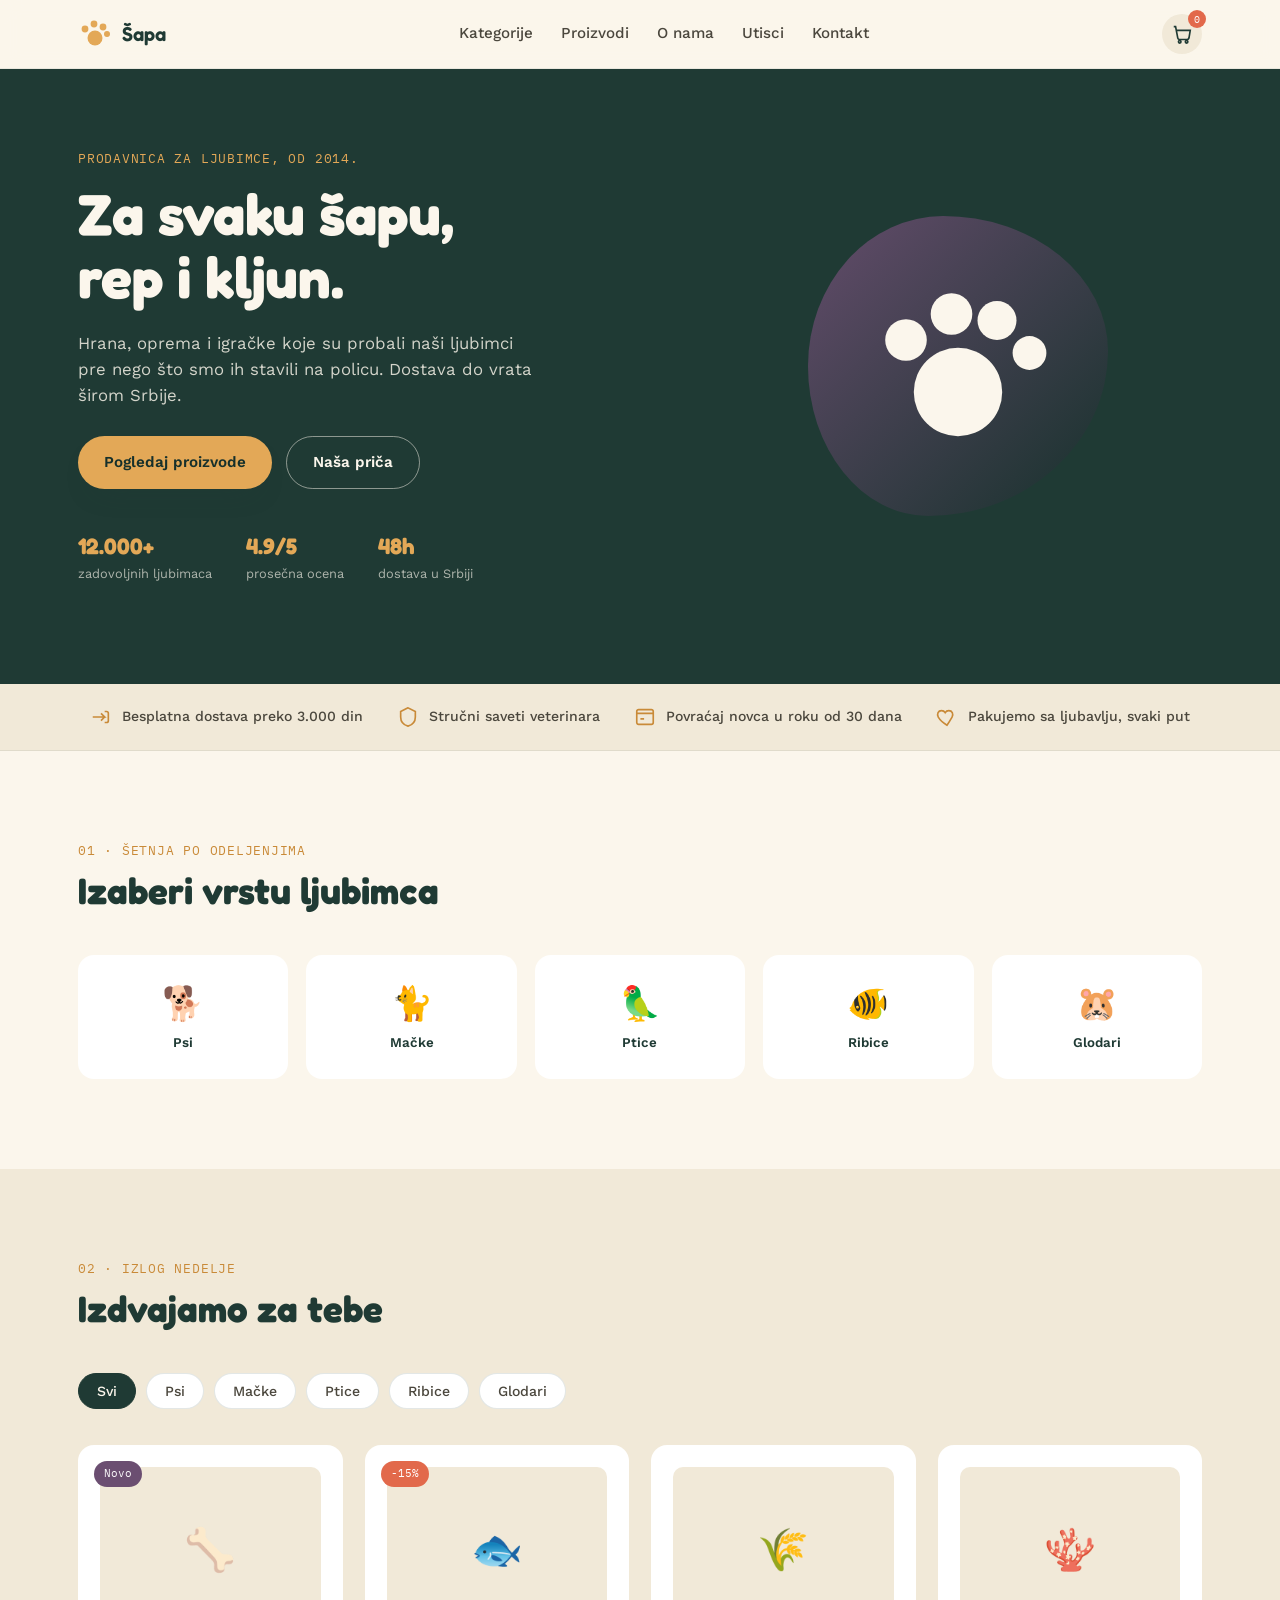
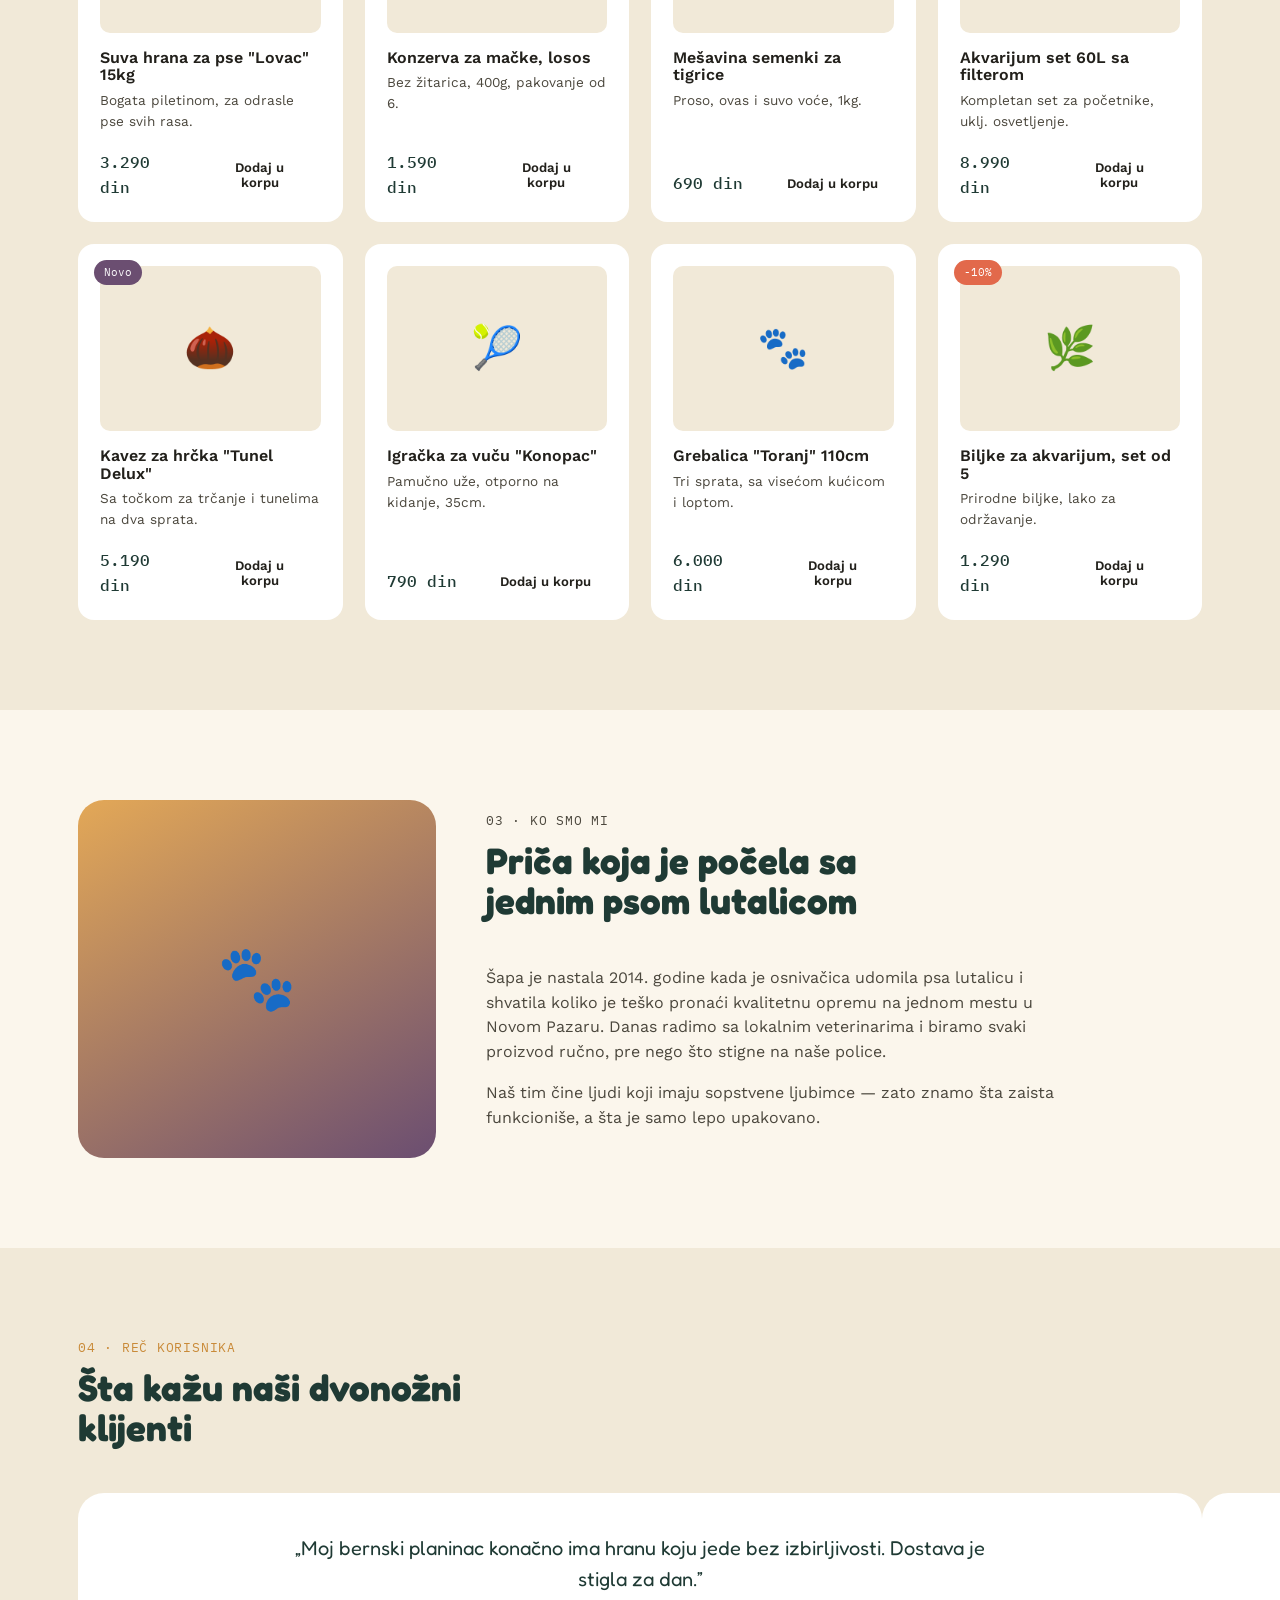
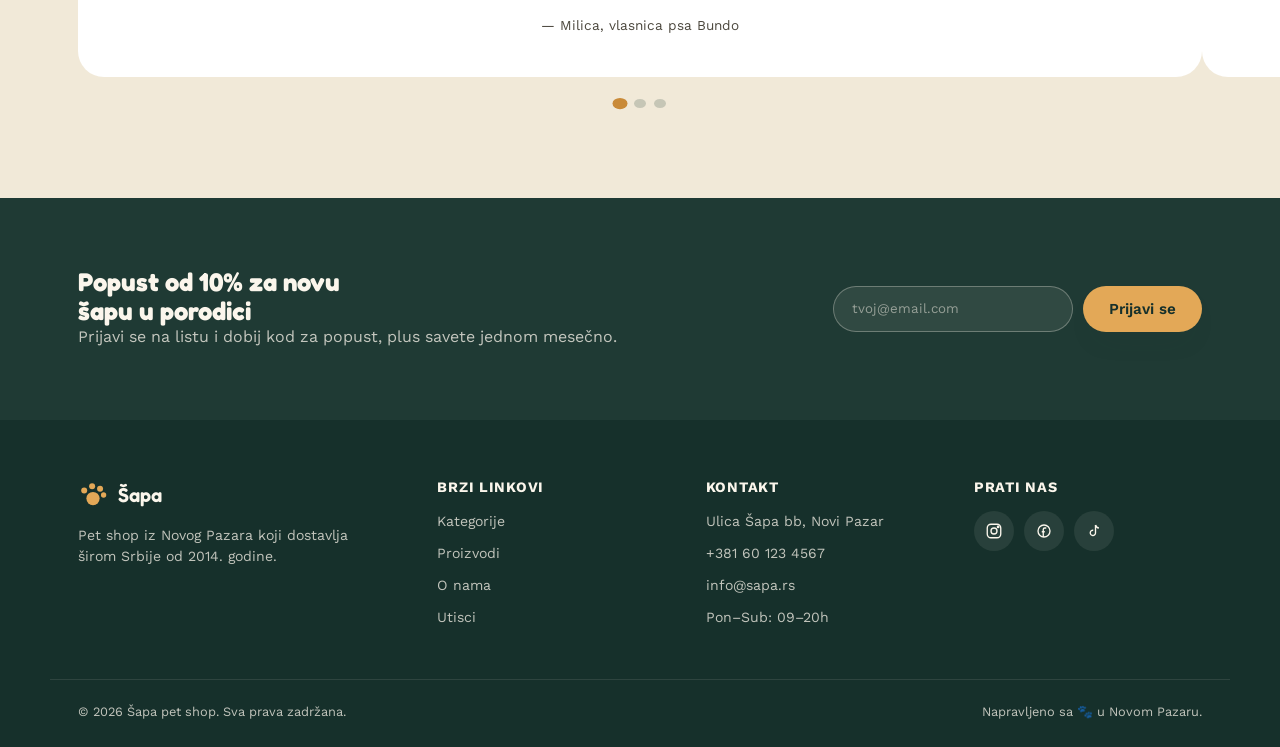
==== index.html @ f24dc932 "Početna verzija: landing stranica Šapa" ====
<!DOCTYPE html>
<html lang="sr">
<head>
<meta charset="UTF-8">
<meta name="viewport" content="width=device-width, initial-scale=1.0">
<title>Šapa — Sve za vaše ljubimce</title>
<meta name="description" content="Šapa je pet shop za pse, mačke, ptice, ribice i male ljubimce. Hrana, oprema i savet stručnjaka na jednom mestu.">
<link rel="preconnect" href="https://fonts.googleapis.com">
<link rel="preconnect" href="https://fonts.gstatic.com" crossorigin>
<link href="https://fonts.googleapis.com/css2?family=Fredoka:wght@500;600;700&family=Work+Sans:wght@400;500;600&family=IBM+Plex+Mono:wght@500&display=swap" rel="stylesheet">
<link rel="stylesheet" href="index.css">
</head>
<body>

<!-- ================= HEADER ================= -->
<header class="site-header" id="siteHeader">
  <div class="wrap header-inner">
    <a href="#top" class="logo" aria-label="Šapa — početna">
      <svg width="34" height="34" viewBox="0 0 34 34" fill="none" xmlns="http://www.w3.org/2000/svg" aria-hidden="true">
        <circle cx="17" cy="21" r="7.5" fill="var(--gold)"/>
        <circle cx="7" cy="12" r="3.4" fill="var(--gold)"/>
        <circle cx="16" cy="7" r="3.4" fill="var(--gold)"/>
        <circle cx="25" cy="10" r="3.4" fill="var(--gold)"/>
        <circle cx="29" cy="17" r="3" fill="var(--gold)"/>
      </svg>
      <span>Šapa</span>
    </a>

    <nav class="main-nav" id="mainNav" aria-label="Glavna navigacija">
      <a href="#kategorije">Kategorije</a>
      <a href="#proizvodi">Proizvodi</a>
      <a href="#o-nama">O nama</a>
      <a href="#utisci">Utisci</a>
      <a href="#kontakt">Kontakt</a>
    </nav>

    <div class="header-actions">
      <button class="icon-btn" id="cartBtn" aria-label="Korpa" type="button">
        <svg width="22" height="22" viewBox="0 0 24 24" fill="none" stroke="currentColor" stroke-width="1.8" aria-hidden="true"><path d="M3 4h2l2.4 12.4a2 2 0 0 0 2 1.6h8.2a2 2 0 0 0 2-1.6L21 8H6"/><circle cx="9.5" cy="20.5" r="1.4"/><circle cx="17" cy="20.5" r="1.4"/></svg>
        <span class="cart-count" id="cartCount">0</span>
      </button>
      <button class="menu-toggle" id="menuToggle" aria-label="Otvori meni" aria-expanded="false" aria-controls="mainNav" type="button">
        <span></span><span></span><span></span>
      </button>
    </div>
  </div>
</header>

<main id="top">

  <!-- ================= HERO ================= -->
  <section class="hero">
    <div class="wrap hero-inner">
      <div class="hero-copy">
        <p class="eyebrow">Prodavnica za ljubimce, od 2014.</p>
        <h1>Za svaku šapu,<br>rep i kljun.</h1>
        <p class="hero-lead">Hrana, oprema i igračke koje su probali naši ljubimci pre nego što smo ih stavili na policu. Dostava do vrata širom Srbije.</p>
        <div class="hero-cta">
          <a href="#proizvodi" class="btn btn-primary">Pogledaj proizvode</a>
          <a href="#o-nama" class="btn btn-ghost">Naša priča</a>
        </div>
        <ul class="hero-stats">
          <li><strong>12.000+</strong><span>zadovoljnih ljubimaca</span></li>
          <li><strong>4.9/5</strong><span>prosečna ocena</span></li>
          <li><strong>48h</strong><span>dostava u Srbiji</span></li>
        </ul>
      </div>
      <div class="hero-art" aria-hidden="true">
        <div class="hero-blob"></div>
        <svg class="hero-paws" viewBox="0 0 200 200" width="260" height="260">
          <g fill="var(--cream)">
            <circle cx="100" cy="120" r="34"/>
            <circle cx="60" cy="80" r="16"/>
            <circle cx="95" cy="60" r="16"/>
            <circle cx="130" cy="65" r="15"/>
            <circle cx="155" cy="90" r="13"/>
          </g>
        </svg>
      </div>
    </div>

    <!-- putanja šapa koja povezuje sekcije -->
    <svg class="paw-trail" viewBox="0 0 24 900" preserveAspectRatio="none" aria-hidden="true">
      <path id="trailPath" d="M12 0 C 12 120, 4 160, 12 260 S 20 420, 12 520 S 4 700, 12 900" stroke="var(--gold)" stroke-width="1.4" stroke-dasharray="2 10" stroke-linecap="round" fill="none"/>
    </svg>
  </section>

  <!-- ================= TRUST BAR ================= -->
  <section class="trust-bar">
    <div class="wrap trust-inner">
      <div class="trust-item">
        <svg width="22" height="22" viewBox="0 0 24 24" fill="none" stroke="currentColor" stroke-width="1.8" aria-hidden="true"><path d="M3 12h13l-4-4m4 4-4 4"/><path d="M16 6h2a2 2 0 0 1 2 2v8a2 2 0 0 1-2 2h-2"/></svg>
        <span>Besplatna dostava preko 3.000 din</span>
      </div>
      <div class="trust-item">
        <svg width="22" height="22" viewBox="0 0 24 24" fill="none" stroke="currentColor" stroke-width="1.8" aria-hidden="true"><path d="M12 2 4 6v6c0 5 3.4 8.7 8 10 4.6-1.3 8-5 8-10V6l-8-4Z"/></svg>
        <span>Stručni saveti veterinara</span>
      </div>
      <div class="trust-item">
        <svg width="22" height="22" viewBox="0 0 24 24" fill="none" stroke="currentColor" stroke-width="1.8" aria-hidden="true"><path d="M21 8V6a2 2 0 0 0-2-2H5a2 2 0 0 0-2 2v2m18 0v10a2 2 0 0 1-2 2H5a2 2 0 0 1-2-2V8m18 0H3m4 6h4"/></svg>
        <span>Povraćaj novca u roku od 30 dana</span>
      </div>
      <div class="trust-item">
        <svg width="22" height="22" viewBox="0 0 24 24" fill="none" stroke="currentColor" stroke-width="1.8" aria-hidden="true"><path d="M12 21s-7-4.35-9.5-8.8C.7 8.4 2.4 5 6 5c2 0 3.3 1 4 2.2C10.7 6 12 5 14 5c3.6 0 5.3 3.4 3.5 7.2C15 16.65 12 21 12 21Z"/></svg>
        <span>Pakujemo sa ljubavlju, svaki put</span>
      </div>
    </div>
  </section>

  <!-- ================= KATEGORIJE ================= -->
  <section class="section" id="kategorije">
    <div class="wrap">
      <p class="section-eyebrow">01 · Šetnja po odeljenjima</p>
      <h2 class="section-title">Izaberi vrstu ljubimca</h2>

      <div class="cat-grid">
        <button class="cat-card" data-filter="psi" type="button">
          <span class="cat-emoji" aria-hidden="true">🐕</span>
          <span class="cat-name">Psi</span>
        </button>
        <button class="cat-card" data-filter="macke" type="button">
          <span class="cat-emoji" aria-hidden="true">🐈</span>
          <span class="cat-name">Mačke</span>
        </button>
        <button class="cat-card" data-filter="ptice" type="button">
          <span class="cat-emoji" aria-hidden="true">🦜</span>
          <span class="cat-name">Ptice</span>
        </button>
        <button class="cat-card" data-filter="ribice" type="button">
          <span class="cat-emoji" aria-hidden="true">🐠</span>
          <span class="cat-name">Ribice</span>
        </button>
        <button class="cat-card" data-filter="glodari" type="button">
          <span class="cat-emoji" aria-hidden="true">🐹</span>
          <span class="cat-name">Glodari</span>
        </button>
      </div>
    </div>
  </section>

  <!-- ================= PROIZVODI ================= -->
  <section class="section section-alt" id="proizvodi">
    <div class="wrap">
      <p class="section-eyebrow">02 · Izlog nedelje</p>
      <h2 class="section-title">Izdvajamo za tebe</h2>

      <div class="filter-bar" id="filterBar" role="group" aria-label="Filter proizvoda po kategoriji">
        <button class="filter-btn is-active" data-filter="svi" type="button">Svi</button>
        <button class="filter-btn" data-filter="psi" type="button">Psi</button>
        <button class="filter-btn" data-filter="macke" type="button">Mačke</button>
        <button class="filter-btn" data-filter="ptice" type="button">Ptice</button>
        <button class="filter-btn" data-filter="ribice" type="button">Ribice</button>
        <button class="filter-btn" data-filter="glodari" type="button">Glodari</button>
      </div>

      <div class="product-grid" id="productGrid">

        <article class="product-card" data-cat="psi">
          <span class="tag tag-new">Novo</span>
          <div class="product-thumb" aria-hidden="true">🦴</div>
          <h3>Suva hrana za pse "Lovac" 15kg</h3>
          <p class="product-desc">Bogata piletinom, za odrasle pse svih rasa.</p>
          <div class="product-row">
            <span class="price">3.290 din</span>
            <button class="btn btn-small add-to-cart" type="button">Dodaj u korpu</button>
          </div>
        </article>

        <article class="product-card" data-cat="macke">
          <span class="tag tag-sale">-15%</span>
          <div class="product-thumb" aria-hidden="true">🐟</div>
          <h3>Konzerva za mačke, losos</h3>
          <p class="product-desc">Bez žitarica, 400g, pakovanje od 6.</p>
          <div class="product-row">
            <span class="price">1.590 din</span>
            <button class="btn btn-small add-to-cart" type="button">Dodaj u korpu</button>
          </div>
        </article>

        <article class="product-card" data-cat="ptice">
          <div class="product-thumb" aria-hidden="true">🌾</div>
          <h3>Mešavina semenki za tigrice</h3>
          <p class="product-desc">Proso, ovas i suvo voće, 1kg.</p>
          <div class="product-row">
            <span class="price">690 din</span>
            <button class="btn btn-small add-to-cart" type="button">Dodaj u korpu</button>
          </div>
        </article>

        <article class="product-card" data-cat="ribice">
          <div class="product-thumb" aria-hidden="true">🪸</div>
          <h3>Akvarijum set 60L sa filterom</h3>
          <p class="product-desc">Kompletan set za početnike, uklj. osvetljenje.</p>
          <div class="product-row">
            <span class="price">8.990 din</span>
            <button class="btn btn-small add-to-cart" type="button">Dodaj u korpu</button>
          </div>
        </article>

        <article class="product-card" data-cat="glodari">
          <span class="tag tag-new">Novo</span>
          <div class="product-thumb" aria-hidden="true">🌰</div>
          <h3>Kavez za hrčka "Tunel Delux"</h3>
          <p class="product-desc">Sa točkom za trčanje i tunelima na dva sprata.</p>
          <div class="product-row">
            <span class="price">5.190 din</span>
            <button class="btn btn-small add-to-cart" type="button">Dodaj u korpu</button>
          </div>
        </article>

        <article class="product-card" data-cat="psi">
          <div class="product-thumb" aria-hidden="true">🎾</div>
          <h3>Igračka za vuču "Konopac"</h3>
          <p class="product-desc">Pamučno uže, otporno na kidanje, 35cm.</p>
          <div class="product-row">
            <span class="price">790 din</span>
            <button class="btn btn-small add-to-cart" type="button">Dodaj u korpu</button>
          </div>
        </article>

        <article class="product-card" data-cat="macke">
          <div class="product-thumb" aria-hidden="true">🐾</div>
          <h3>Grebalica "Toranj" 110cm</h3>
          <p class="product-desc">Tri sprata, sa visećom kućicom i loptom.</p>
          <div class="product-row">
            <span class="price">6.000 din</span>
            <button class="btn btn-small add-to-cart" type="button">Dodaj u korpu</button>
          </div>
        </article>

        <article class="product-card" data-cat="ribice">
          <span class="tag tag-sale">-10%</span>
          <div class="product-thumb" aria-hidden="true">🌿</div>
          <h3>Biljke za akvarijum, set od 5</h3>
          <p class="product-desc">Prirodne biljke, lako za održavanje.</p>
          <div class="product-row">
            <span class="price">1.290 din</span>
            <button class="btn btn-small add-to-cart" type="button">Dodaj u korpu</button>
          </div>
        </article>

      </div>

      <p class="empty-state" id="emptyState" hidden>Nema proizvoda u ovoj kategoriji trenutno — pogledaj ostale police.</p>
    </div>
  </section>

  <!-- ================= O NAMA ================= -->
  <section class="section about" id="o-nama">
    <div class="wrap about-inner">
      <div class="about-art" aria-hidden="true">🐾</div>
      <div>
        <p class="section-eyebrow">03 · Ko smo mi</p>
        <h2 class="section-title">Priča koja je počela sa jednim psom lutalicom</h2>
        <p>Šapa je nastala 2014. godine kada je osnivačica udomila psa lutalicu i shvatila koliko je teško pronaći kvalitetnu opremu na jednom mestu u Novom Pazaru. Danas radimo sa lokalnim veterinarima i biramo svaki proizvod ručno, pre nego što stigne na naše police.</p>
        <p>Naš tim čine ljudi koji imaju sopstvene ljubimce — zato znamo šta zaista funkcioniše, a šta je samo lepo upakovano.</p>
      </div>
    </div>
  </section>

  <!-- ================= UTISCI ================= -->
  <section class="section section-alt testimonials" id="utisci">
    <div class="wrap">
      <p class="section-eyebrow">04 · Reč korisnika</p>
      <h2 class="section-title">Šta kažu naši dvonožni klijenti</h2>

      <div class="testi-wrap">
        <div class="testi-track" id="testiTrack">
          <blockquote class="testi-card">
            <p>„Moj bernski planinac konačno ima hranu koju jede bez izbirljivosti. Dostava je stigla za dan.”</p>
            <cite>— Milica, vlasnica psa Bundo</cite>
          </blockquote>
          <blockquote class="testi-card">
            <p>„Grebalica je odličnog kvaliteta, mačka je odmah prihvatila novi toranj umesto sofe.”</p>
            <cite>— Nemanja, vlasnik mačke Đumbir</cite>
          </blockquote>
          <blockquote class="testi-card">
            <p>„Osoblje mi je pomoglo da izaberem pravi akvarijum za početnike. Ribice su odlično, hvala Šapa!”</p>
            <cite>— Amina, vlasnica akvarijuma</cite>
          </blockquote>
        </div>
        <div class="testi-dots" id="testiDots" role="tablist" aria-label="Izbor utiska"></div>
      </div>
    </div>
  </section>

  <!-- ================= NEWSLETTER ================= -->
  <section class="newsletter">
    <div class="wrap newsletter-inner">
      <div>
        <h2>Popust od 10% za novu šapu u porodici</h2>
        <p>Prijavi se na listu i dobij kod za popust, plus savete jednom mesečno.</p>
      </div>
      <form id="newsletterForm" class="newsletter-form" novalidate>
        <label class="visually-hidden" for="newsletterEmail">Email adresa</label>
        <input type="email" id="newsletterEmail" name="email" placeholder="tvoj@email.com" autocomplete="email" required>
        <button type="submit" class="btn btn-primary">Prijavi se</button>
        <p class="form-msg" id="newsletterMsg" role="status" aria-live="polite"></p>
      </form>
    </div>
  </section>

</main>

<!-- ================= FOOTER ================= -->
<footer class="site-footer" id="kontakt">
  <div class="wrap footer-grid">
    <div class="footer-brand">
      <a href="#top" class="logo logo-footer">
        <svg width="30" height="30" viewBox="0 0 34 34" fill="none" xmlns="http://www.w3.org/2000/svg" aria-hidden="true">
          <circle cx="17" cy="21" r="7.5" fill="var(--gold)"/>
          <circle cx="7" cy="12" r="3.4" fill="var(--gold)"/>
          <circle cx="16" cy="7" r="3.4" fill="var(--gold)"/>
          <circle cx="25" cy="10" r="3.4" fill="var(--gold)"/>
          <circle cx="29" cy="17" r="3" fill="var(--gold)"/>
        </svg>
        <span>Šapa</span>
      </a>
      <p>Pet shop iz Novog Pazara koji dostavlja širom Srbije od 2014. godine.</p>
    </div>

    <div class="footer-col">
      <h3>Brzi linkovi</h3>
      <ul>
        <li><a href="#kategorije">Kategorije</a></li>
        <li><a href="#proizvodi">Proizvodi</a></li>
        <li><a href="#o-nama">O nama</a></li>
        <li><a href="#utisci">Utisci</a></li>
      </ul>
    </div>

    <div class="footer-col">
      <h3>Kontakt</h3>
      <ul>
        <li>Ulica Šapa bb, Novi Pazar</li>
        <li>+381 60 123 4567</li>
        <li>info@sapa.rs</li>
        <li>Pon–Sub: 09–20h</li>
      </ul>
    </div>

    <div class="footer-col">
      <h3>Prati nas</h3>
      <div class="social-row">
        <a href="#" class="icon-btn" aria-label="Instagram">
          <svg width="18" height="18" viewBox="0 0 24 24" fill="none" stroke="currentColor" stroke-width="1.8"><rect x="3" y="3" width="18" height="18" rx="5"/><circle cx="12" cy="12" r="4"/><circle cx="17.5" cy="6.5" r="1"/></svg>
        </a>
        <a href="#" class="icon-btn" aria-label="Facebook">
          <svg width="18" height="18" viewBox="0 0 24 24" fill="none" stroke="currentColor" stroke-width="1.8"><path d="M15 8h-2a2 2 0 0 0-2 2v10M9 13h4"/><path d="M20 12a8 8 0 1 1-16 0 8 8 0 0 1 16 0Z"/></svg>
        </a>
        <a href="#" class="icon-btn" aria-label="TikTok">
          <svg width="18" height="18" viewBox="0 0 24 24" fill="none" stroke="currentColor" stroke-width="1.8"><path d="M14 4v10.5a3.5 3.5 0 1 1-3-3.46"/><path d="M14 4c.6 2.3 2.2 3.7 4.5 4"/></svg>
        </a>
      </div>
    </div>
  </div>

  <div class="wrap footer-bottom">
    <p>© <span id="year"></span> Šapa pet shop. Sva prava zadržana.</p>
    <p>Napravljeno sa 🐾 u Novom Pazaru.</p>
  </div>
</footer>

<button class="back-to-top" id="backToTop" aria-label="Nazad na vrh" type="button">
  <svg width="20" height="20" viewBox="0 0 24 24" fill="none" stroke="currentColor" stroke-width="2"><path d="M12 19V5M5 12l7-7 7 7"/></svg>
</button>

<div class="toast" id="toast" role="status" aria-live="polite"></div>

<script src="index.js"></script>
</body>
</html>
---- index.css ----
/* =========================================================
   ŠAPA — pet shop stilovi
   Tokeni: forest #1F3A34 · cream #FBF6EC · gold #E3A857 · plum #6B4E71 · ink #22201B
   ========================================================= */

:root{
  --forest: #1F3A34;
  --forest-2: #16302B;
  --cream: #FBF6EC;
  --cream-2: #F1E9D8;
  --gold: #E3A857;
  --gold-dark: #C98A38;
  --plum: #6B4E71;
  --coral: #E2694B;
  --ink: #22201B;
  --ink-soft: #4B473D;

  --display: 'Fredoka', 'Segoe UI', sans-serif;
  --body: 'Work Sans', 'Segoe UI', sans-serif;
  --mono: 'IBM Plex Mono', monospace;

  --radius-lg: 26px;
  --radius-md: 16px;
  --radius-sm: 10px;
  --shadow-soft: 0 14px 30px -18px rgba(31,58,52,0.35);
  --wrap: 1180px;
}

*, *::before, *::after{ box-sizing: border-box; }

html{ scroll-behavior: smooth; }

body{
  margin:0;
  font-family: var(--body);
  color: var(--ink);
  background: var(--cream);
  line-height: 1.55;
  -webkit-font-smoothing: antialiased;
}

h1, h2, h3{
  font-family: var(--display);
  margin: 0;
  color: var(--forest);
  line-height: 1.1;
}

p{ margin: 0 0 1em; }
ul{ margin:0; padding:0; list-style:none; }
a{ color: inherit; text-decoration: none; }
img, svg{ display:block; max-width:100%; }
button{ font-family: inherit; cursor:pointer; border:none; background:none; color:inherit; }

.visually-hidden{
  position:absolute; width:1px; height:1px; overflow:hidden;
  clip:rect(0,0,0,0); white-space:nowrap; border:0; padding:0; margin:-1px;
}

.wrap{
  max-width: var(--wrap);
  margin: 0 auto;
  padding: 0 28px;
}

:focus-visible{
  outline: 3px solid var(--gold-dark);
  outline-offset: 3px;
}

/* ---------- Buttons ---------- */
.btn{
  display:inline-flex;
  align-items:center;
  justify-content:center;
  gap:8px;
  font-family: var(--body);
  font-weight:600;
  font-size:0.95rem;
  padding: 14px 26px;
  border-radius: 999px;
  transition: transform .18s ease, box-shadow .18s ease, background-color .18s ease;
}
.btn-primary{
  background: var(--gold);
  color: var(--forest-2);
  box-shadow: var(--shadow-soft);
}
.btn-primary:hover{ background: var(--gold-dark); transform: translateY(-2px); }
.btn-ghost{
  background: transparent;
  color: var(--forest);
  border: 1.5px solid var(--forest);
}
.btn-ghost:hover{ background: var(--forest); color: var(--cream); }
.btn-small{
  padding: 9px 16px;
  font-size: 0.82rem;
}

/* ---------- Header ---------- */
.site-header{
  position: sticky;
  top: 0;
  z-index: 50;
  background: rgba(251,246,236,0.85);
  backdrop-filter: blur(10px);
  border-bottom: 1px solid rgba(31,58,52,0.08);
  transition: box-shadow .25s ease;
}
.site-header.is-scrolled{ box-shadow: 0 8px 24px -18px rgba(31,58,52,0.4); }

.header-inner{
  display:flex;
  align-items:center;
  justify-content:space-between;
  gap: 24px;
  padding: 14px 28px;
}

.logo{
  display:flex;
  align-items:center;
  gap:10px;
  font-family: var(--display);
  font-weight:600;
  font-size:1.25rem;
  color: var(--forest);
}

.main-nav{
  display:flex;
  gap: 28px;
}
.main-nav a{
  font-weight:500;
  font-size:0.95rem;
  color: var(--ink-soft);
  position:relative;
  padding: 6px 0;
}
.main-nav a::after{
  content:"";
  position:absolute;
  left:0; bottom:0;
  width:0; height:2px;
  background: var(--gold-dark);
  transition: width .2s ease;
}
.main-nav a:hover{ color: var(--forest); }
.main-nav a:hover::after{ width:100%; }

.header-actions{
  display:flex;
  align-items:center;
  gap:10px;
}

.icon-btn{
  position:relative;
  width:40px; height:40px;
  display:flex; align-items:center; justify-content:center;
  border-radius:50%;
  background: var(--cream-2);
  color: var(--forest);
  transition: background-color .18s ease;
}
.icon-btn:hover{ background: var(--gold); }

.cart-count{
  position:absolute;
  top:-4px; right:-4px;
  min-width:18px; height:18px;
  padding: 0 4px;
  border-radius:999px;
  background: var(--coral);
  color: #fff;
  font-family: var(--mono);
  font-size: 0.65rem;
  display:flex; align-items:center; justify-content:center;
  transition: transform .25s ease;
}
.cart-count.bump{ transform: scale(1.35); }

.menu-toggle{
  display:none;
  width:40px; height:40px;
  flex-direction:column;
  align-items:center;
  justify-content:center;
  gap:5px;
}
.menu-toggle span{
  width:22px; height:2px;
  background: var(--forest);
  border-radius:2px;
  transition: transform .25s ease, opacity .25s ease;
}
.menu-toggle[aria-expanded="true"] span:nth-child(1){ transform: translateY(7px) rotate(45deg); }
.menu-toggle[aria-expanded="true"] span:nth-child(2){ opacity:0; }
.menu-toggle[aria-expanded="true"] span:nth-child(3){ transform: translateY(-7px) rotate(-45deg); }

/* ---------- Hero ---------- */
.hero{
  position:relative;
  background: var(--forest);
  color: var(--cream);
  overflow:hidden;
  padding-bottom: 40px;
}
.hero-inner{
  display:grid;
  grid-template-columns: 1.1fr 0.9fr;
  align-items:center;
  gap: 40px;
  padding: 80px 28px 60px;
  position:relative;
  z-index:2;
}
.eyebrow{
  font-family: var(--mono);
  font-size: 0.8rem;
  letter-spacing: 0.06em;
  text-transform: uppercase;
  color: var(--gold);
  margin-bottom: 14px;
}
.hero h1{
  color: var(--cream);
  font-size: clamp(2.4rem, 5vw, 3.6rem);
  margin-bottom: 20px;
}
.hero-lead{
  font-size: 1.05rem;
  max-width: 46ch;
  color: rgba(251,246,236,0.82);
}
.hero-cta{
  display:flex;
  gap: 14px;
  flex-wrap: wrap;
  margin: 28px 0 40px;
}
.hero .btn-ghost{
  color: var(--cream);
  border-color: rgba(251,246,236,0.5);
}
.hero .btn-ghost:hover{ background: var(--cream); color: var(--forest); }

.hero-stats{
  display:flex;
  gap: 34px;
  flex-wrap: wrap;
}
.hero-stats li{ display:flex; flex-direction:column; }
.hero-stats strong{
  font-family: var(--display);
  font-size: 1.4rem;
  color: var(--gold);
}
.hero-stats span{
  font-size: 0.8rem;
  color: rgba(251,246,236,0.65);
}

.hero-art{
  position:relative;
  display:flex;
  align-items:center;
  justify-content:center;
  min-height: 280px;
}
.hero-blob{
  position:absolute;
  width: 300px; height: 300px;
  border-radius: 45% 55% 60% 40% / 50% 45% 55% 50%;
  background: linear-gradient(135deg, var(--plum), var(--forest-2));
  opacity:0.9;
}
.hero-paws{ position:relative; z-index:1; }

.paw-trail{
  position:absolute;
  right: 6%;
  top: 0;
  width: 24px;
  height: 100%;
  opacity:0.55;
  pointer-events:none;
  z-index:1;
  display:none;
}

/* ---------- Trust bar ---------- */
.trust-bar{
  background: var(--cream-2);
  border-bottom: 1px solid rgba(31,58,52,0.08);
}
.trust-inner{
  display:flex;
  flex-wrap:wrap;
  gap: 22px 34px;
  justify-content: center;
  padding: 22px 28px;
}
.trust-item{
  display:flex;
  align-items:center;
  gap: 10px;
  font-size: 0.88rem;
  color: var(--ink-soft);
  font-weight:500;
}
.trust-item svg{ color: var(--gold-dark); flex-shrink:0; }

/* ---------- Sections ---------- */
.section{ padding: 90px 0; }
.section-alt{ background: var(--cream-2); }

.section-eyebrow{
  font-family: var(--mono);
  font-size: 0.8rem;
  letter-spacing: 0.06em;
  text-transform: uppercase;
  color: var(--gold-dark);
  margin-bottom: 10px;
}
.section-title{
  font-size: clamp(1.7rem, 3vw, 2.3rem);
  max-width: 22ch;
  margin-bottom: 44px;
}

/* reveal on scroll */
.reveal{ opacity:0; transform: translateY(24px); transition: opacity .6s ease, transform .6s ease; }
.reveal.is-visible{ opacity:1; transform:none; }
@media (prefers-reduced-motion: reduce){
  .reveal{ opacity:1; transform:none; transition:none; }
}

/* ---------- Kategorije ---------- */
.cat-grid{
  display:grid;
  grid-template-columns: repeat(5, 1fr);
  gap: 18px;
}
.cat-card{
  display:flex;
  flex-direction:column;
  align-items:center;
  gap: 12px;
  padding: 28px 14px;
  background: #fff;
  border-radius: var(--radius-md);
  border: 1.5px solid transparent;
  transition: transform .2s ease, border-color .2s ease, box-shadow .2s ease;
}
.cat-card:hover{
  transform: translateY(-4px);
  border-color: var(--gold);
  box-shadow: var(--shadow-soft);
}
.cat-emoji{ font-size: 2.1rem; }
.cat-name{ font-weight:600; color: var(--forest); }

/* ---------- Proizvodi ---------- */
.filter-bar{
  display:flex;
  flex-wrap:wrap;
  gap: 10px;
  margin-bottom: 36px;
}
.filter-btn{
  padding: 9px 18px;
  border-radius: 999px;
  background: #fff;
  color: var(--ink-soft);
  font-weight:500;
  font-size: 0.88rem;
  border: 1.5px solid rgba(31,58,52,0.12);
  transition: background-color .18s ease, color .18s ease, border-color .18s ease;
}
.filter-btn:hover{ border-color: var(--gold-dark); }
.filter-btn.is-active{
  background: var(--forest);
  color: var(--cream);
  border-color: var(--forest);
}

.product-grid{
  display:grid;
  grid-template-columns: repeat(4, 1fr);
  gap: 22px;
}
.product-card{
  position:relative;
  background: #fff;
  border-radius: var(--radius-md);
  padding: 22px;
  display:flex;
  flex-direction:column;
  transition: opacity .25s ease, transform .25s ease, box-shadow .25s ease;
}
.product-card:hover{ box-shadow: var(--shadow-soft); transform: translateY(-3px); }
.product-card.is-hidden{
  display:none;
}
.product-thumb{
  width:100%;
  aspect-ratio: 4/3;
  border-radius: var(--radius-sm);
  background: var(--cream-2);
  display:flex; align-items:center; justify-content:center;
  font-size: 2.6rem;
  margin-bottom: 16px;
}
.product-card h3{
  font-family: var(--body);
  font-size: 1rem;
  font-weight:600;
  color: var(--ink);
  margin-bottom: 6px;
}
.product-desc{
  font-size: 0.85rem;
  color: var(--ink-soft);
  margin-bottom: 18px;
  flex-grow:1;
}
.product-row{
  display:flex;
  align-items:center;
  justify-content:space-between;
  gap: 10px;
}
.price{
  font-family: var(--mono);
  font-weight:500;
  color: var(--forest);
}
.tag{
  position:absolute;
  top:16px; left:16px;
  font-family: var(--mono);
  font-size: 0.7rem;
  padding: 4px 10px;
  border-radius: 999px;
  color:#fff;
  z-index:1;
}
.tag-new{ background: var(--plum); }
.tag-sale{ background: var(--coral); }

.empty-state{
  text-align:center;
  padding: 30px 0 0;
  color: var(--ink-soft);
  font-style: italic;
}

/* ---------- O nama ---------- */
.about-inner{
  display:grid;
  grid-template-columns: 0.5fr 1fr;
  gap: 50px;
  align-items:center;
}
.about-art{
  aspect-ratio: 1;
  border-radius: var(--radius-lg);
  background: linear-gradient(150deg, var(--gold), var(--plum));
  display:flex; align-items:center; justify-content:center;
  font-size: 4rem;
}
.about p{ color: var(--ink-soft); max-width: 60ch; }

/* ---------- Utisci ---------- */
.testi-wrap{ position:relative; }
.testi-track{
  display:flex;
  transition: transform .5s ease;
}
.testi-card{
  min-width:100%;
  margin:0;
  background:#fff;
  border-radius: var(--radius-lg);
  padding: 40px;
  text-align:center;
}
.testi-card p{
  font-family: var(--display);
  font-size: 1.25rem;
  color: var(--forest);
  max-width: 60ch;
  margin: 0 auto 18px;
}
.testi-card cite{
  font-style:normal;
  font-size: 0.85rem;
  color: var(--ink-soft);
}
.testi-dots{
  display:flex;
  justify-content:center;
  gap: 8px;
  margin-top: 22px;
}
.testi-dots button{
  width:9px; height:9px;
  border-radius:50%;
  background: rgba(31,58,52,0.2);
  transition: background-color .2s ease, transform .2s ease;
}
.testi-dots button.is-active{
  background: var(--gold-dark);
  transform: scale(1.25);
}

/* ---------- Newsletter ---------- */
.newsletter{
  background: var(--forest);
  color: var(--cream);
  padding: 70px 0;
}
.newsletter-inner{
  display:flex;
  align-items:center;
  justify-content:space-between;
  gap: 40px;
  flex-wrap:wrap;
}
.newsletter h2{ color: var(--cream); font-size: 1.6rem; max-width: 20ch; }
.newsletter p{ color: rgba(251,246,236,0.75); margin-bottom:0; }
.newsletter-form{
  display:flex;
  gap: 10px;
  flex-wrap:wrap;
  position:relative;
}
.newsletter-form input{
  padding: 13px 18px;
  border-radius: 999px;
  border: 1.5px solid rgba(251,246,236,0.3);
  background: rgba(251,246,236,0.08);
  color: var(--cream);
  font-family: var(--body);
  min-width: 240px;
}
.newsletter-form input::placeholder{ color: rgba(251,246,236,0.5); }
.newsletter-form input:invalid:not(:placeholder-shown){
  border-color: var(--coral);
}
.form-msg{
  position:absolute;
  bottom:-26px; left:4px;
  font-size:0.78rem;
  margin:0;
  color: var(--gold);
}

/* ---------- Footer ---------- */
.site-footer{
  background: var(--forest-2);
  color: rgba(251,246,236,0.75);
  padding: 60px 0 0;
}
.footer-grid{
  display:grid;
  grid-template-columns: 1.4fr 1fr 1fr 1fr;
  gap: 40px;
  padding-bottom: 40px;
  border-bottom: 1px solid rgba(251,246,236,0.1);
}
.logo-footer{ color: var(--cream); margin-bottom: 14px; }
.footer-brand p{ font-size: 0.88rem; max-width: 30ch; }
.footer-col h3{
  font-family: var(--body);
  color: var(--cream);
  font-size: 0.9rem;
  text-transform: uppercase;
  letter-spacing: 0.05em;
  margin-bottom: 16px;
}
.footer-col ul li{ margin-bottom: 10px; font-size: 0.88rem; }
.footer-col a:hover{ color: var(--gold); }
.social-row{ display:flex; gap: 10px; }
.social-row .icon-btn{ background: rgba(251,246,236,0.08); color: var(--cream); }
.social-row .icon-btn:hover{ background: var(--gold); color: var(--forest); }

.footer-bottom{
  display:flex;
  justify-content:space-between;
  flex-wrap:wrap;
  gap: 8px;
  padding: 22px 28px 26px;
  font-size: 0.8rem;
}
.footer-bottom p{ margin:0; }

/* ---------- Back to top / toast ---------- */
.back-to-top{
  position:fixed;
  right: 24px; bottom: 24px;
  width:46px; height:46px;
  border-radius:50%;
  background: var(--gold);
  color: var(--forest-2);
  display:flex; align-items:center; justify-content:center;
  box-shadow: var(--shadow-soft);
  opacity:0; visibility:hidden; transform: translateY(10px);
  transition: opacity .25s ease, transform .25s ease, visibility .25s ease;
  z-index: 60;
}
.back-to-top.is-visible{ opacity:1; visibility:visible; transform:none; }

.toast{
  position:fixed;
  left:50%;
  bottom: 30px;
  transform: translate(-50%, 20px);
  background: var(--forest-2);
  color: var(--cream);
  padding: 12px 22px;
  border-radius: 999px;
  font-size: 0.88rem;
  opacity:0;
  pointer-events:none;
  transition: opacity .3s ease, transform .3s ease;
  z-index: 70;
}
.toast.is-visible{ opacity:1; transform: translate(-50%, 0); }

/* =========================================================
   Responsive
   ========================================================= */
@media (max-width: 980px){
  .hero-inner{ grid-template-columns: 1fr; padding-top:60px; }
  .hero-art{ order:-1; min-height: 200px; }
  .cat-grid{ grid-template-columns: repeat(3, 1fr); }
  .product-grid{ grid-template-columns: repeat(2, 1fr); }
  .about-inner{ grid-template-columns: 1fr; }
  .about-art{ max-width: 220px; }
  .footer-grid{ grid-template-columns: 1fr 1fr; }
}

@media (max-width: 720px){
  .main-nav{
    position:absolute;
    top: 100%; left:0; right:0;
    background: var(--cream);
    flex-direction:column;
    padding: 18px 28px 26px;
    border-bottom: 1px solid rgba(31,58,52,0.1);
    display:none;
    gap: 6px;
  }
  .main-nav.is-open{ display:flex; }
  .main-nav a{ padding: 10px 0; }
  .menu-toggle{ display:flex; }
  .cat-grid{ grid-template-columns: repeat(2, 1fr); }
  .product-grid{ grid-template-columns: 1fr; }
  .newsletter-inner{ flex-direction:column; align-items:flex-start; }
  .footer-grid{ grid-template-columns: 1fr; }
  .footer-bottom{ flex-direction:column; }
}
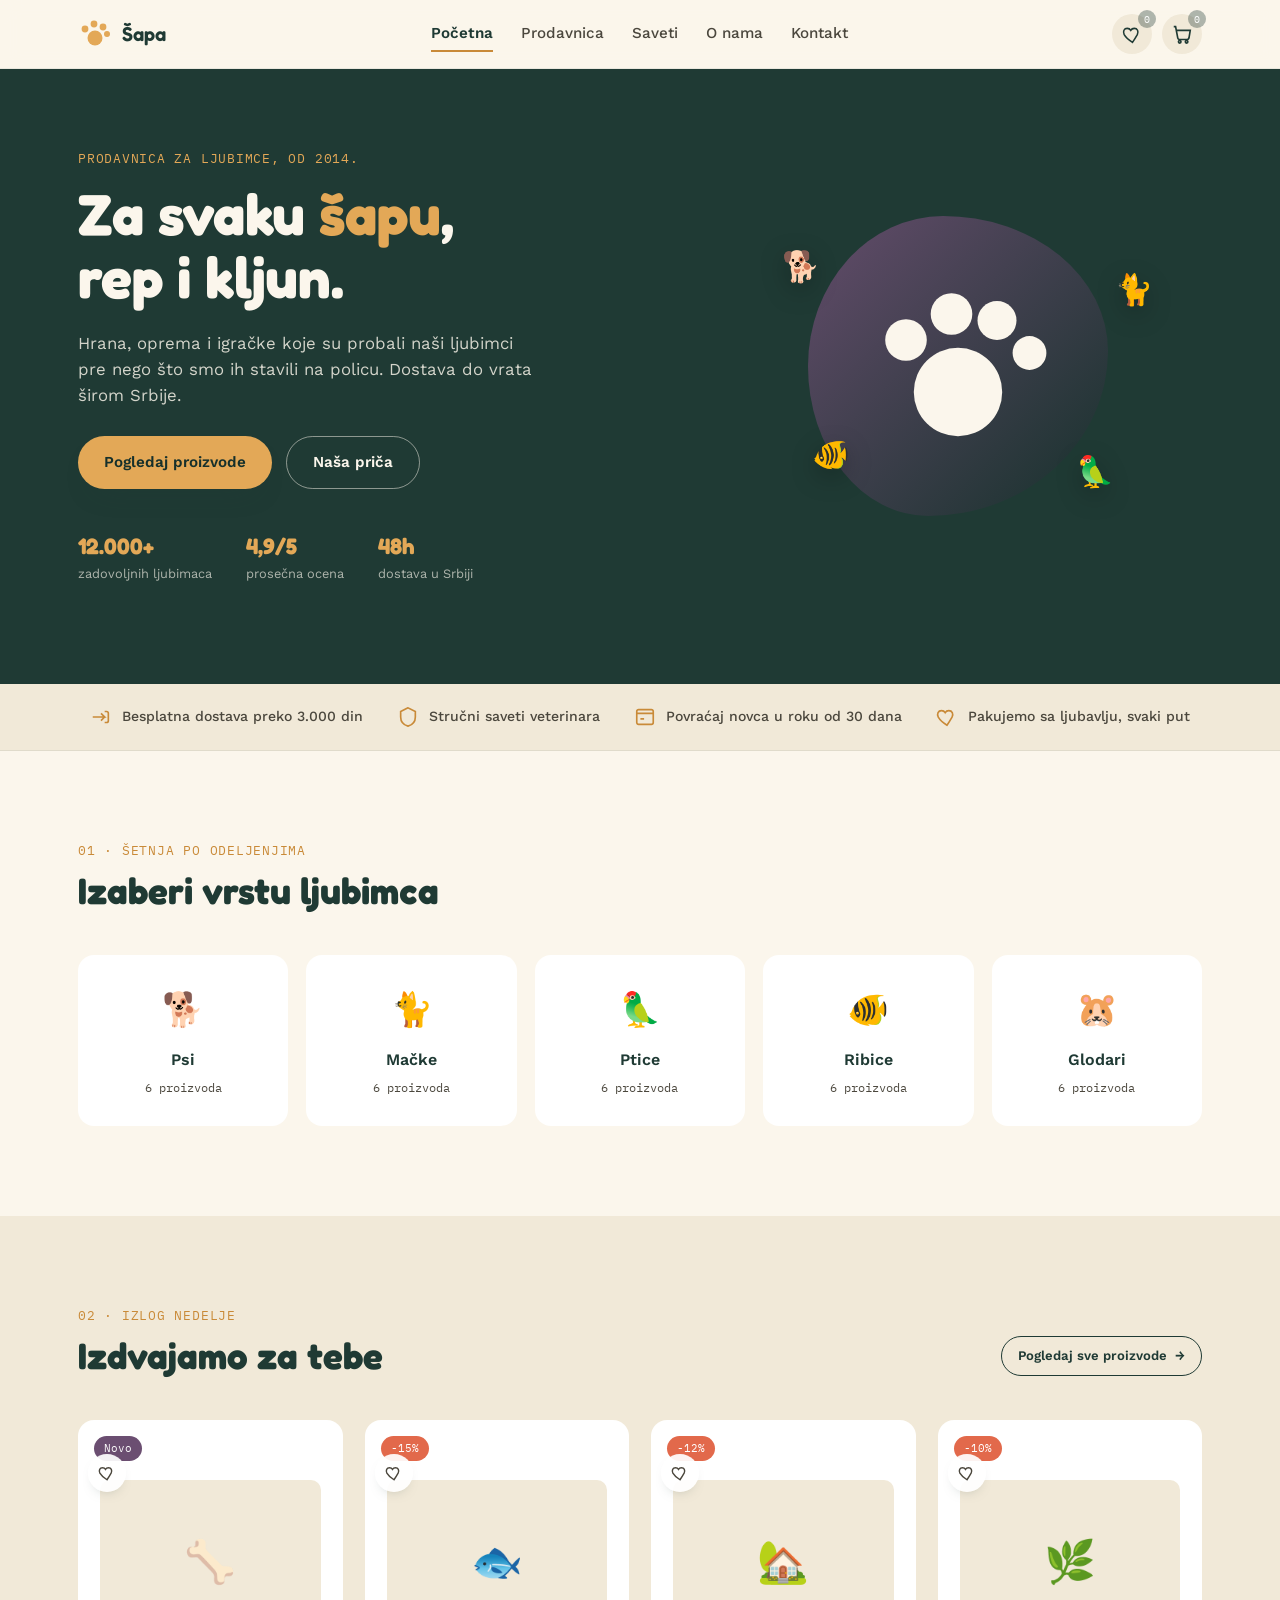
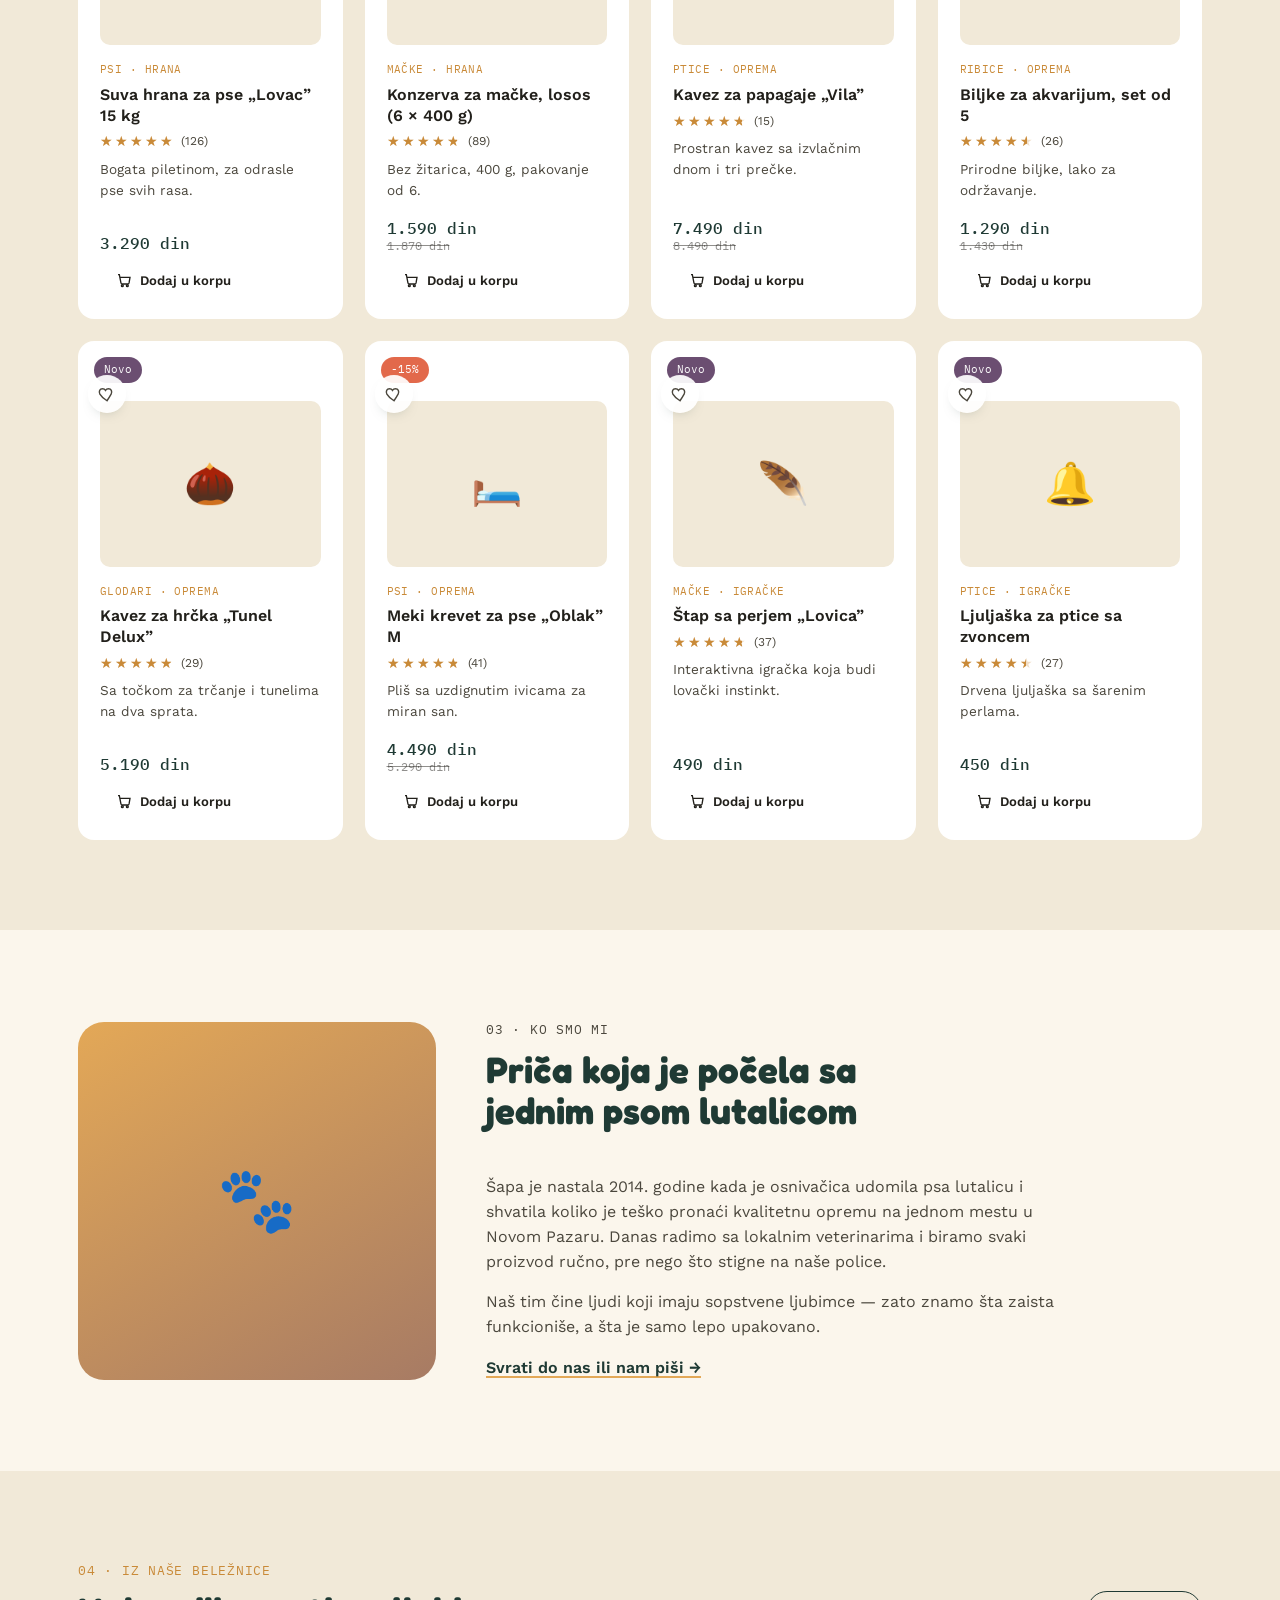
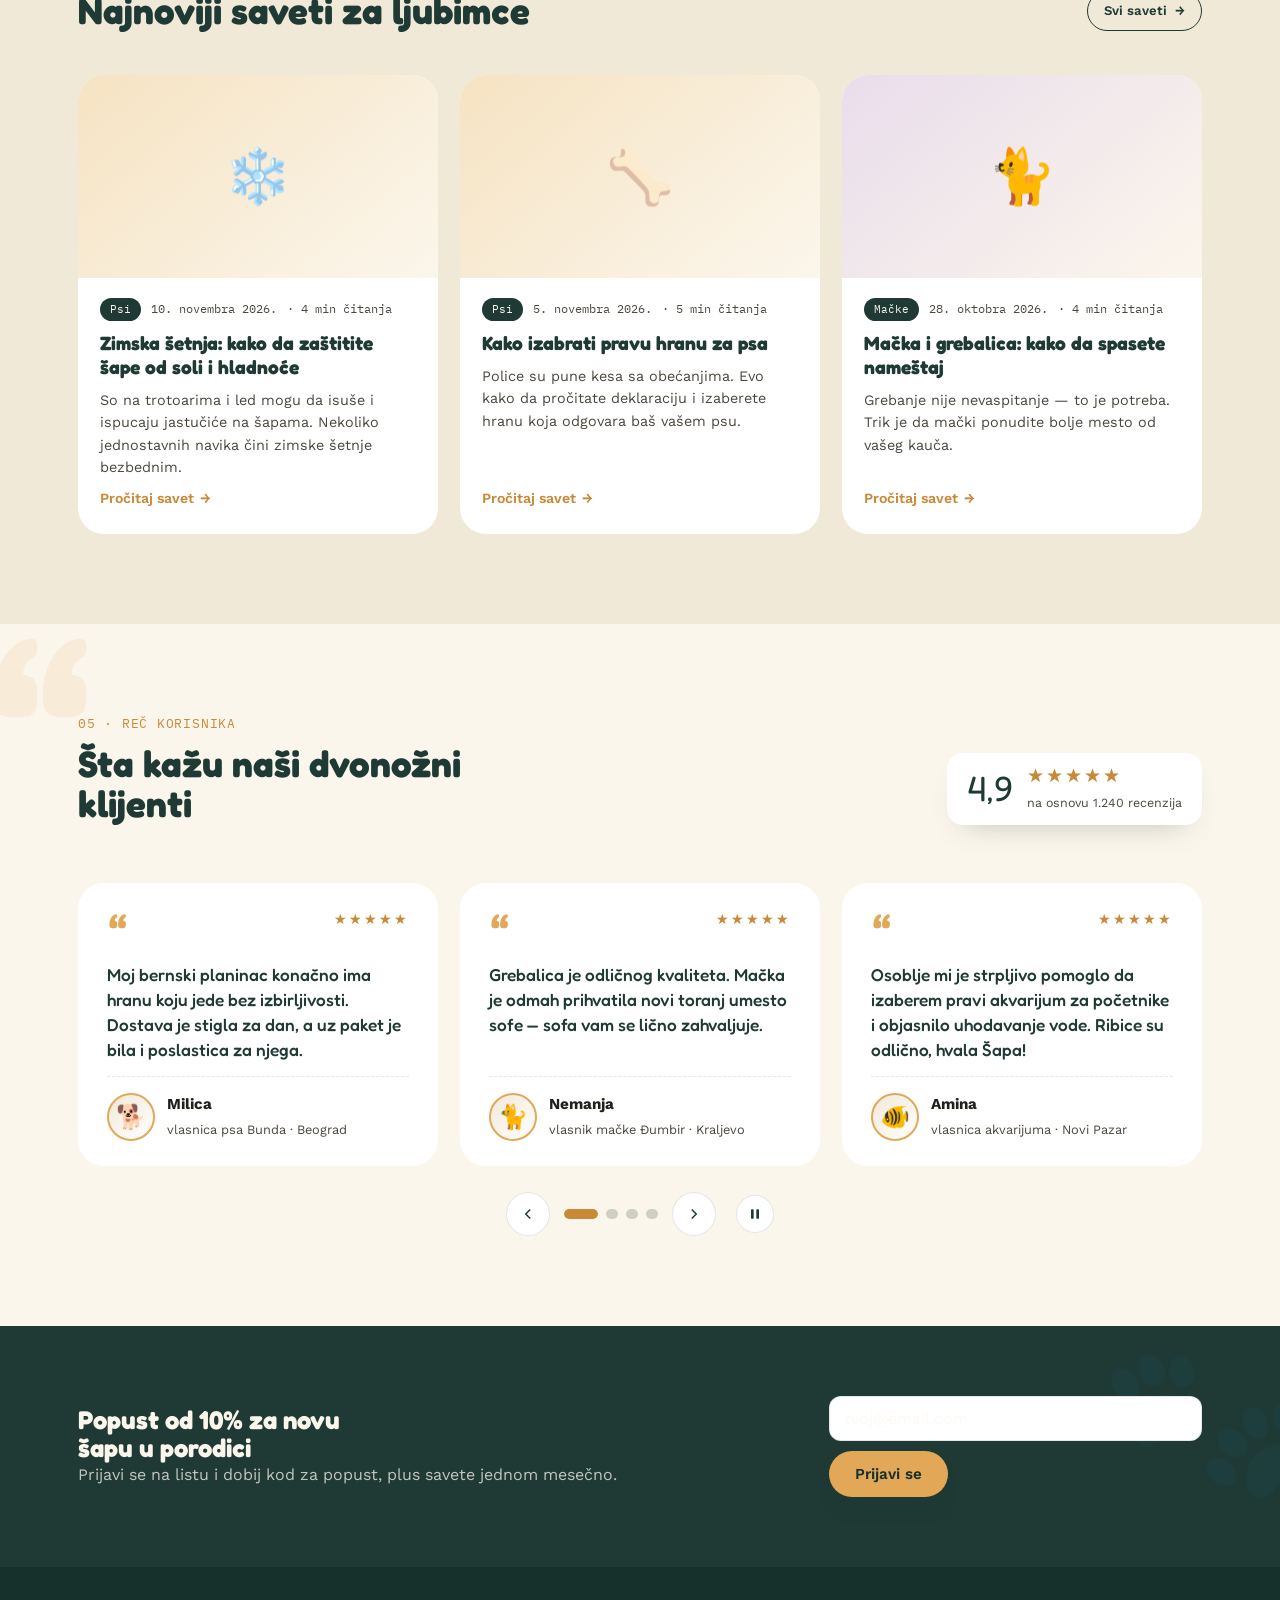
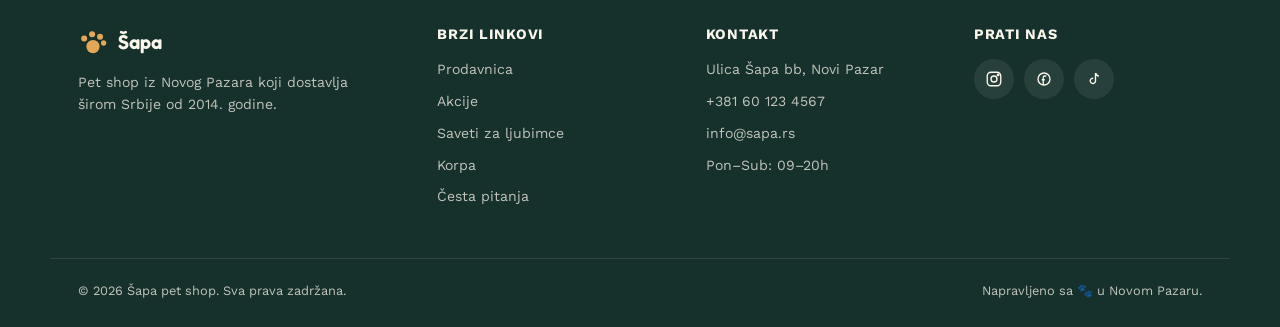
==== commit 054a7cce: "Zajednički kod, novi stilovi i početna stranica - js/main.js: localStorage, korpa, kuponi, lista žel" ====
--- a/index.html
+++ b/index.html
@@ -1,43 +1,51 @@
 <!DOCTYPE html>
-<html lang="sr">
+<html lang="sr-Latn">
 <head>
 <meta charset="UTF-8">
 <meta name="viewport" content="width=device-width, initial-scale=1.0">
 <title>Šapa — Sve za vaše ljubimce</title>
 <meta name="description" content="Šapa je pet shop za pse, mačke, ptice, ribice i male ljubimce. Hrana, oprema i savet stručnjaka na jednom mestu.">
+<meta name="theme-color" content="#1F3A34">
+<link rel="icon" href="favicon.svg" type="image/svg+xml">
 <link rel="preconnect" href="https://fonts.googleapis.com">
 <link rel="preconnect" href="https://fonts.gstatic.com" crossorigin>
 <link href="https://fonts.googleapis.com/css2?family=Fredoka:wght@500;600;700&family=Work+Sans:wght@400;500;600&family=IBM+Plex+Mono:wght@500&display=swap" rel="stylesheet">
-<link rel="stylesheet" href="index.css">
+<link rel="stylesheet" href="css/style.css">
 </head>
 <body>
 
-<!-- ================= HEADER ================= -->
+<a class="skip-link" href="#sadrzaj">Preskoči na sadržaj</a>
+
+<!-- ================= HEADER (isti na svim stranicama) ================= -->
 <header class="site-header" id="siteHeader">
   <div class="wrap header-inner">
-    <a href="#top" class="logo" aria-label="Šapa — početna">
+    <a href="index.html" class="logo" aria-label="Šapa — početna">
       <svg width="34" height="34" viewBox="0 0 34 34" fill="none" xmlns="http://www.w3.org/2000/svg" aria-hidden="true">
-        <circle cx="17" cy="21" r="7.5" fill="var(--gold)"/>
-        <circle cx="7" cy="12" r="3.4" fill="var(--gold)"/>
-        <circle cx="16" cy="7" r="3.4" fill="var(--gold)"/>
-        <circle cx="25" cy="10" r="3.4" fill="var(--gold)"/>
-        <circle cx="29" cy="17" r="3" fill="var(--gold)"/>
-      </svg>
+          <circle cx="17" cy="21" r="7.5" fill="var(--gold)"/>
+          <circle cx="7" cy="12" r="3.4" fill="var(--gold)"/>
+          <circle cx="16" cy="7" r="3.4" fill="var(--gold)"/>
+          <circle cx="25" cy="10" r="3.4" fill="var(--gold)"/>
+          <circle cx="29" cy="17" r="3" fill="var(--gold)"/>
+        </svg>
       <span>Šapa</span>
     </a>
 
     <nav class="main-nav" id="mainNav" aria-label="Glavna navigacija">
-      <a href="#kategorije">Kategorije</a>
-      <a href="#proizvodi">Proizvodi</a>
-      <a href="#o-nama">O nama</a>
-      <a href="#utisci">Utisci</a>
-      <a href="#kontakt">Kontakt</a>
+      <a href="index.html">Početna</a>
+      <a href="prodavnica.html">Prodavnica</a>
+      <a href="saveti.html">Saveti</a>
+      <a href="index.html#o-nama">O nama</a>
+      <a href="kontakt.html">Kontakt</a>
     </nav>
 
     <div class="header-actions">
-      <button class="icon-btn" id="cartBtn" aria-label="Korpa" type="button">
+      <button class="icon-btn" id="wishBtn" type="button" data-open-drawer="wishDrawer" aria-haspopup="dialog" aria-controls="wishDrawer" aria-expanded="false" aria-label="Lista želja">
+        <svg width="21" height="21" viewBox="0 0 24 24" fill="none" stroke="currentColor" stroke-width="1.8" aria-hidden="true"><path d="M12 21s-7-4.35-9.5-8.8C.7 8.4 2.4 5 6 5c2 0 3.3 1 4 2.2C10.7 6 12 5 14 5c3.6 0 5.3 3.4 3.5 7.2C15 16.65 12 21 12 21Z"/></svg>
+        <span class="cart-count wish-count" id="wishCount" aria-hidden="true">0</span>
+      </button>
+      <button class="icon-btn" id="cartBtn" type="button" data-open-drawer="cartDrawer" aria-haspopup="dialog" aria-controls="cartDrawer" aria-expanded="false" aria-label="Korpa">
         <svg width="22" height="22" viewBox="0 0 24 24" fill="none" stroke="currentColor" stroke-width="1.8" aria-hidden="true"><path d="M3 4h2l2.4 12.4a2 2 0 0 0 2 1.6h8.2a2 2 0 0 0 2-1.6L21 8H6"/><circle cx="9.5" cy="20.5" r="1.4"/><circle cx="17" cy="20.5" r="1.4"/></svg>
-        <span class="cart-count" id="cartCount">0</span>
+        <span class="cart-count" id="cartCount" aria-hidden="true">0</span>
       </button>
       <button class="menu-toggle" id="menuToggle" aria-label="Otvori meni" aria-expanded="false" aria-controls="mainNav" type="button">
         <span></span><span></span><span></span>
@@ -46,23 +54,23 @@
   </div>
 </header>
 
-<main id="top">
+<main id="sadrzaj" tabindex="-1">
 
   <!-- ================= HERO ================= -->
   <section class="hero">
     <div class="wrap hero-inner">
       <div class="hero-copy">
         <p class="eyebrow">Prodavnica za ljubimce, od 2014.</p>
-        <h1>Za svaku šapu,<br>rep i kljun.</h1>
+        <h1>Za svaku <span class="accent">šapu</span>,<br>rep i kljun.</h1>
         <p class="hero-lead">Hrana, oprema i igračke koje su probali naši ljubimci pre nego što smo ih stavili na policu. Dostava do vrata širom Srbije.</p>
         <div class="hero-cta">
-          <a href="#proizvodi" class="btn btn-primary">Pogledaj proizvode</a>
+          <a href="prodavnica.html" class="btn btn-primary">Pogledaj proizvode</a>
           <a href="#o-nama" class="btn btn-ghost">Naša priča</a>
         </div>
         <ul class="hero-stats">
-          <li><strong>12.000+</strong><span>zadovoljnih ljubimaca</span></li>
-          <li><strong>4.9/5</strong><span>prosečna ocena</span></li>
-          <li><strong>48h</strong><span>dostava u Srbiji</span></li>
+          <li><strong data-count-to="12000" data-suffix="+">12.000+</strong><span>zadovoljnih ljubimaca</span></li>
+          <li><strong data-count-to="4.9" data-decimals="1" data-suffix="/5">4,9/5</strong><span>prosečna ocena</span></li>
+          <li><strong data-count-to="48" data-suffix="h">48h</strong><span>dostava u Srbiji</span></li>
         </ul>
       </div>
       <div class="hero-art" aria-hidden="true">
@@ -76,18 +84,20 @@
             <circle cx="155" cy="90" r="13"/>
           </g>
         </svg>
-      </div>
-    </div>
-
-    <!-- putanja šapa koja povezuje sekcije -->
-    <svg class="paw-trail" viewBox="0 0 24 900" preserveAspectRatio="none" aria-hidden="true">
-      <path id="trailPath" d="M12 0 C 12 120, 4 160, 12 260 S 20 420, 12 520 S 4 700, 12 900" stroke="var(--gold)" stroke-width="1.4" stroke-dasharray="2 10" stroke-linecap="round" fill="none"/>
-    </svg>
+        <span class="hero-orbit o1">🐕</span>
+        <span class="hero-orbit o2">🐈</span>
+        <span class="hero-orbit o3">🐠</span>
+        <span class="hero-orbit o4">🦜</span>
+      </div>
+    </div>
+
+    <!-- tragovi šapa koji hodaju preko dna heroja (popunjava pocetna.js) -->
+    <div class="paw-walk" id="pawWalk" aria-hidden="true"></div>
   </section>
 
   <!-- ================= TRUST BAR ================= -->
-  <section class="trust-bar">
-    <div class="wrap trust-inner">
+  <section class="trust-bar" aria-label="Zašto Šapa">
+    <div class="wrap trust-inner reveal-stagger">
       <div class="trust-item">
         <svg width="22" height="22" viewBox="0 0 24 24" fill="none" stroke="currentColor" stroke-width="1.8" aria-hidden="true"><path d="M3 12h13l-4-4m4 4-4 4"/><path d="M16 6h2a2 2 0 0 1 2 2v8a2 2 0 0 1-2 2h-2"/></svg>
         <span>Besplatna dostava preko 3.000 din</span>
@@ -110,190 +120,220 @@
   <!-- ================= KATEGORIJE ================= -->
   <section class="section" id="kategorije">
     <div class="wrap">
-      <p class="section-eyebrow">01 · Šetnja po odeljenjima</p>
-      <h2 class="section-title">Izaberi vrstu ljubimca</h2>
-
-      <div class="cat-grid">
-        <button class="cat-card" data-filter="psi" type="button">
+      <p class="section-eyebrow reveal">01 · Šetnja po odeljenjima</p>
+      <h2 class="section-title reveal">Izaberi vrstu ljubimca</h2>
+
+      <div class="cat-grid reveal-stagger">
+        <a class="cat-card" href="prodavnica.html?kategorija=psi">
           <span class="cat-emoji" aria-hidden="true">🐕</span>
           <span class="cat-name">Psi</span>
-        </button>
-        <button class="cat-card" data-filter="macke" type="button">
+          <span class="cat-count" data-cat-count="psi"></span>
+        </a>
+        <a class="cat-card" href="prodavnica.html?kategorija=macke">
           <span class="cat-emoji" aria-hidden="true">🐈</span>
           <span class="cat-name">Mačke</span>
-        </button>
-        <button class="cat-card" data-filter="ptice" type="button">
+          <span class="cat-count" data-cat-count="macke"></span>
+        </a>
+        <a class="cat-card" href="prodavnica.html?kategorija=ptice">
           <span class="cat-emoji" aria-hidden="true">🦜</span>
           <span class="cat-name">Ptice</span>
-        </button>
-        <button class="cat-card" data-filter="ribice" type="button">
+          <span class="cat-count" data-cat-count="ptice"></span>
+        </a>
+        <a class="cat-card" href="prodavnica.html?kategorija=ribice">
           <span class="cat-emoji" aria-hidden="true">🐠</span>
           <span class="cat-name">Ribice</span>
-        </button>
-        <button class="cat-card" data-filter="glodari" type="button">
+          <span class="cat-count" data-cat-count="ribice"></span>
+        </a>
+        <a class="cat-card" href="prodavnica.html?kategorija=glodari">
           <span class="cat-emoji" aria-hidden="true">🐹</span>
           <span class="cat-name">Glodari</span>
-        </button>
-      </div>
-    </div>
-  </section>
-
-  <!-- ================= PROIZVODI ================= -->
+          <span class="cat-count" data-cat-count="glodari"></span>
+        </a>
+      </div>
+    </div>
+  </section>
+
+  <!-- ================= IZDVOJENI PROIZVODI ================= -->
   <section class="section section-alt" id="proizvodi">
     <div class="wrap">
-      <p class="section-eyebrow">02 · Izlog nedelje</p>
-      <h2 class="section-title">Izdvajamo za tebe</h2>
-
-      <div class="filter-bar" id="filterBar" role="group" aria-label="Filter proizvoda po kategoriji">
-        <button class="filter-btn is-active" data-filter="svi" type="button">Svi</button>
-        <button class="filter-btn" data-filter="psi" type="button">Psi</button>
-        <button class="filter-btn" data-filter="macke" type="button">Mačke</button>
-        <button class="filter-btn" data-filter="ptice" type="button">Ptice</button>
-        <button class="filter-btn" data-filter="ribice" type="button">Ribice</button>
-        <button class="filter-btn" data-filter="glodari" type="button">Glodari</button>
-      </div>
-
-      <div class="product-grid" id="productGrid">
-
-        <article class="product-card" data-cat="psi">
-          <span class="tag tag-new">Novo</span>
-          <div class="product-thumb" aria-hidden="true">🦴</div>
-          <h3>Suva hrana za pse "Lovac" 15kg</h3>
-          <p class="product-desc">Bogata piletinom, za odrasle pse svih rasa.</p>
-          <div class="product-row">
-            <span class="price">3.290 din</span>
-            <button class="btn btn-small add-to-cart" type="button">Dodaj u korpu</button>
-          </div>
-        </article>
-
-        <article class="product-card" data-cat="macke">
-          <span class="tag tag-sale">-15%</span>
-          <div class="product-thumb" aria-hidden="true">🐟</div>
-          <h3>Konzerva za mačke, losos</h3>
-          <p class="product-desc">Bez žitarica, 400g, pakovanje od 6.</p>
-          <div class="product-row">
-            <span class="price">1.590 din</span>
-            <button class="btn btn-small add-to-cart" type="button">Dodaj u korpu</button>
-          </div>
-        </article>
-
-        <article class="product-card" data-cat="ptice">
-          <div class="product-thumb" aria-hidden="true">🌾</div>
-          <h3>Mešavina semenki za tigrice</h3>
-          <p class="product-desc">Proso, ovas i suvo voće, 1kg.</p>
-          <div class="product-row">
-            <span class="price">690 din</span>
-            <button class="btn btn-small add-to-cart" type="button">Dodaj u korpu</button>
-          </div>
-        </article>
-
-        <article class="product-card" data-cat="ribice">
-          <div class="product-thumb" aria-hidden="true">🪸</div>
-          <h3>Akvarijum set 60L sa filterom</h3>
-          <p class="product-desc">Kompletan set za početnike, uklj. osvetljenje.</p>
-          <div class="product-row">
-            <span class="price">8.990 din</span>
-            <button class="btn btn-small add-to-cart" type="button">Dodaj u korpu</button>
-          </div>
-        </article>
-
-        <article class="product-card" data-cat="glodari">
-          <span class="tag tag-new">Novo</span>
-          <div class="product-thumb" aria-hidden="true">🌰</div>
-          <h3>Kavez za hrčka "Tunel Delux"</h3>
-          <p class="product-desc">Sa točkom za trčanje i tunelima na dva sprata.</p>
-          <div class="product-row">
-            <span class="price">5.190 din</span>
-            <button class="btn btn-small add-to-cart" type="button">Dodaj u korpu</button>
-          </div>
-        </article>
-
-        <article class="product-card" data-cat="psi">
-          <div class="product-thumb" aria-hidden="true">🎾</div>
-          <h3>Igračka za vuču "Konopac"</h3>
-          <p class="product-desc">Pamučno uže, otporno na kidanje, 35cm.</p>
-          <div class="product-row">
-            <span class="price">790 din</span>
-            <button class="btn btn-small add-to-cart" type="button">Dodaj u korpu</button>
-          </div>
-        </article>
-
-        <article class="product-card" data-cat="macke">
-          <div class="product-thumb" aria-hidden="true">🐾</div>
-          <h3>Grebalica "Toranj" 110cm</h3>
-          <p class="product-desc">Tri sprata, sa visećom kućicom i loptom.</p>
-          <div class="product-row">
-            <span class="price">6.000 din</span>
-            <button class="btn btn-small add-to-cart" type="button">Dodaj u korpu</button>
-          </div>
-        </article>
-
-        <article class="product-card" data-cat="ribice">
-          <span class="tag tag-sale">-10%</span>
-          <div class="product-thumb" aria-hidden="true">🌿</div>
-          <h3>Biljke za akvarijum, set od 5</h3>
-          <p class="product-desc">Prirodne biljke, lako za održavanje.</p>
-          <div class="product-row">
-            <span class="price">1.290 din</span>
-            <button class="btn btn-small add-to-cart" type="button">Dodaj u korpu</button>
-          </div>
-        </article>
-
-      </div>
-
-      <p class="empty-state" id="emptyState" hidden>Nema proizvoda u ovoj kategoriji trenutno — pogledaj ostale police.</p>
+      <div class="section-head">
+        <div>
+          <p class="section-eyebrow reveal">02 · Izlog nedelje</p>
+          <h2 class="section-title reveal">Izdvajamo za tebe</h2>
+        </div>
+        <a href="prodavnica.html" class="btn btn-ghost btn-small reveal">Pogledaj sve proizvode <span aria-hidden="true">→</span></a>
+      </div>
+
+      <!-- Kartice se iscrtavaju iz js/data.js (novo ili na popustu) -->
+      <div class="product-grid reveal-stagger" id="featuredGrid">
+        <noscript><p class="empty-state">Za prikaz proizvoda uključi JavaScript.</p></noscript>
+      </div>
     </div>
   </section>
 
   <!-- ================= O NAMA ================= -->
   <section class="section about" id="o-nama">
     <div class="wrap about-inner">
-      <div class="about-art" aria-hidden="true">🐾</div>
-      <div>
+      <div class="about-art reveal" aria-hidden="true"><span>🐾</span></div>
+      <div class="reveal">
         <p class="section-eyebrow">03 · Ko smo mi</p>
         <h2 class="section-title">Priča koja je počela sa jednim psom lutalicom</h2>
         <p>Šapa je nastala 2014. godine kada je osnivačica udomila psa lutalicu i shvatila koliko je teško pronaći kvalitetnu opremu na jednom mestu u Novom Pazaru. Danas radimo sa lokalnim veterinarima i biramo svaki proizvod ručno, pre nego što stigne na naše police.</p>
         <p>Naš tim čine ljudi koji imaju sopstvene ljubimce — zato znamo šta zaista funkcioniše, a šta je samo lepo upakovano.</p>
-      </div>
+        <a href="kontakt.html" class="text-link">Svrati do nas ili nam piši →</a>
+      </div>
+    </div>
+  </section>
+
+  <!-- ================= SAVETI ================= -->
+  <section class="section section-alt" id="saveti">
+    <div class="wrap">
+      <div class="section-head">
+        <div>
+          <p class="section-eyebrow reveal">04 · Iz naše beležnice</p>
+          <h2 class="section-title reveal">Najnoviji saveti za ljubimce</h2>
+        </div>
+        <a href="saveti.html" class="btn btn-ghost btn-small reveal">Svi saveti <span aria-hidden="true">→</span></a>
+      </div>
+      <div class="tips-grid reveal-stagger" id="latestTips"></div>
     </div>
   </section>
 
   <!-- ================= UTISCI ================= -->
-  <section class="section section-alt testimonials" id="utisci">
+  <section class="section testimonials" id="utisci" aria-labelledby="utisciNaslov">
     <div class="wrap">
-      <p class="section-eyebrow">04 · Reč korisnika</p>
-      <h2 class="section-title">Šta kažu naši dvonožni klijenti</h2>
-
-      <div class="testi-wrap">
-        <div class="testi-track" id="testiTrack">
-          <blockquote class="testi-card">
-            <p>„Moj bernski planinac konačno ima hranu koju jede bez izbirljivosti. Dostava je stigla za dan.”</p>
-            <cite>— Milica, vlasnica psa Bundo</cite>
-          </blockquote>
-          <blockquote class="testi-card">
-            <p>„Grebalica je odličnog kvaliteta, mačka je odmah prihvatila novi toranj umesto sofe.”</p>
-            <cite>— Nemanja, vlasnik mačke Đumbir</cite>
-          </blockquote>
-          <blockquote class="testi-card">
-            <p>„Osoblje mi je pomoglo da izaberem pravi akvarijum za početnike. Ribice su odlično, hvala Šapa!”</p>
-            <cite>— Amina, vlasnica akvarijuma</cite>
-          </blockquote>
-        </div>
-        <div class="testi-dots" id="testiDots" role="tablist" aria-label="Izbor utiska"></div>
+      <div class="section-head">
+        <div>
+          <p class="section-eyebrow reveal">05 · Reč korisnika</p>
+          <h2 class="section-title reveal" id="utisciNaslov">Šta kažu naši dvonožni klijenti</h2>
+        </div>
+        <div class="testi-score reveal">
+          <span class="testi-score-num">4,9</span>
+          <span>
+            <span class="stars stars-lg" role="img" aria-label="Ocena 4,9 od 5"><span class="stars-fill" style="width:98%"></span></span>
+            <small>na osnovu 1.240 recenzija</small>
+          </span>
+        </div>
+      </div>
+
+      <div class="testi reveal" id="testi" aria-roledescription="karusel" aria-label="Utisci kupaca">
+        <div class="testi-viewport">
+          <div class="testi-track" id="testiTrack" aria-live="off">
+
+            <div class="testi-slide" role="group" aria-roledescription="slajd">
+              <figure class="testi-card">
+                <div class="testi-top">
+                  <span class="testi-quote" aria-hidden="true">“</span>
+                  <span class="stars" role="img" aria-label="Ocena 5 od 5"><span class="stars-fill" style="width:100%"></span></span>
+                </div>
+                <blockquote><p>Moj bernski planinac konačno ima hranu koju jede bez izbirljivosti. Dostava je stigla za dan, a uz paket je bila i poslastica za njega.</p></blockquote>
+                <figcaption class="testi-author">
+                  <span class="testi-avatar" aria-hidden="true">🐕</span>
+                  <span><strong>Milica</strong><small>vlasnica psa Bunda · Beograd</small></span>
+                </figcaption>
+              </figure>
+            </div>
+
+            <div class="testi-slide" role="group" aria-roledescription="slajd">
+              <figure class="testi-card">
+                <div class="testi-top">
+                  <span class="testi-quote" aria-hidden="true">“</span>
+                  <span class="stars" role="img" aria-label="Ocena 5 od 5"><span class="stars-fill" style="width:100%"></span></span>
+                </div>
+                <blockquote><p>Grebalica je odličnog kvaliteta. Mačka je odmah prihvatila novi toranj umesto sofe — sofa vam se lično zahvaljuje.</p></blockquote>
+                <figcaption class="testi-author">
+                  <span class="testi-avatar" aria-hidden="true">🐈</span>
+                  <span><strong>Nemanja</strong><small>vlasnik mačke Đumbir · Kraljevo</small></span>
+                </figcaption>
+              </figure>
+            </div>
+
+            <div class="testi-slide" role="group" aria-roledescription="slajd">
+              <figure class="testi-card">
+                <div class="testi-top">
+                  <span class="testi-quote" aria-hidden="true">“</span>
+                  <span class="stars" role="img" aria-label="Ocena 5 od 5"><span class="stars-fill" style="width:100%"></span></span>
+                </div>
+                <blockquote><p>Osoblje mi je strpljivo pomoglo da izaberem pravi akvarijum za početnike i objasnilo uhodavanje vode. Ribice su odlično, hvala Šapa!</p></blockquote>
+                <figcaption class="testi-author">
+                  <span class="testi-avatar" aria-hidden="true">🐠</span>
+                  <span><strong>Amina</strong><small>vlasnica akvarijuma · Novi Pazar</small></span>
+                </figcaption>
+              </figure>
+            </div>
+
+            <div class="testi-slide" role="group" aria-roledescription="slajd">
+              <figure class="testi-card">
+                <div class="testi-top">
+                  <span class="testi-quote" aria-hidden="true">“</span>
+                  <span class="stars" role="img" aria-label="Ocena 4,5 od 5"><span class="stars-fill" style="width:90%"></span></span>
+                </div>
+                <blockquote><p>Tihi točak je promenio naše noći. Hrčak trči do jutra, a mi konačno spavamo. Pakovanje je stiglo brzo i uredno.</p></blockquote>
+                <figcaption class="testi-author">
+                  <span class="testi-avatar" aria-hidden="true">🐹</span>
+                  <span><strong>Teodor</strong><small>vlasnik hrčka Kokosa · Niš</small></span>
+                </figcaption>
+              </figure>
+            </div>
+
+            <div class="testi-slide" role="group" aria-roledescription="slajd">
+              <figure class="testi-card">
+                <div class="testi-top">
+                  <span class="testi-quote" aria-hidden="true">“</span>
+                  <span class="stars" role="img" aria-label="Ocena 5 od 5"><span class="stars-fill" style="width:100%"></span></span>
+                </div>
+                <blockquote><p>Tigrice su presrećne sa novom ljuljaškom, a mešavina semenki je najčistija koju sam kupovala. Uzimam redovno svakog meseca.</p></blockquote>
+                <figcaption class="testi-author">
+                  <span class="testi-avatar" aria-hidden="true">🦜</span>
+                  <span><strong>Zorana</strong><small>vlasnica tigrica Pere i Žike · Novi Sad</small></span>
+                </figcaption>
+              </figure>
+            </div>
+
+            <div class="testi-slide" role="group" aria-roledescription="slajd">
+              <figure class="testi-card">
+                <div class="testi-top">
+                  <span class="testi-quote" aria-hidden="true">“</span>
+                  <span class="stars" role="img" aria-label="Ocena 5 od 5"><span class="stars-fill" style="width:100%"></span></span>
+                </div>
+                <blockquote><p>Poručila sam sa kuponom za dobrodošlicu i sve je stiglo za dva dana. Krevet „Oblak” je pun pogodak za našu staru kucu.</p></blockquote>
+                <figcaption class="testi-author">
+                  <span class="testi-avatar" aria-hidden="true">🐶</span>
+                  <span><strong>Ana</strong><small>vlasnica psa Mede · Kragujevac</small></span>
+                </figcaption>
+              </figure>
+            </div>
+
+          </div>
+        </div>
+
+        <div class="testi-controls">
+          <button class="testi-arrow" type="button" id="testiPrev" aria-label="Prethodni utisak">
+            <svg width="18" height="18" viewBox="0 0 24 24" fill="none" stroke="currentColor" stroke-width="2" aria-hidden="true"><path d="M15 18l-6-6 6-6"/></svg>
+          </button>
+          <div class="testi-dots" id="testiDots" aria-label="Izbor utiska"></div>
+          <button class="testi-arrow" type="button" id="testiNext" aria-label="Sledeći utisak">
+            <svg width="18" height="18" viewBox="0 0 24 24" fill="none" stroke="currentColor" stroke-width="2" aria-hidden="true"><path d="M9 18l6-6-6-6"/></svg>
+          </button>
+          <button class="testi-arrow testi-pause" type="button" id="testiPause" aria-label="Zaustavi automatsko listanje" aria-pressed="false">
+            <svg class="i-pause" width="16" height="16" viewBox="0 0 24 24" fill="currentColor" aria-hidden="true"><rect x="6" y="5" width="4" height="14" rx="1"/><rect x="14" y="5" width="4" height="14" rx="1"/></svg>
+            <svg class="i-play" width="16" height="16" viewBox="0 0 24 24" fill="currentColor" aria-hidden="true"><path d="M7 5v14l12-7z"/></svg>
+          </button>
+        </div>
       </div>
     </div>
   </section>
 
   <!-- ================= NEWSLETTER ================= -->
-  <section class="newsletter">
+  <section class="newsletter" aria-labelledby="newsNaslov">
     <div class="wrap newsletter-inner">
       <div>
-        <h2>Popust od 10% za novu šapu u porodici</h2>
+        <h2 id="newsNaslov">Popust od 10% za novu šapu u porodici</h2>
         <p>Prijavi se na listu i dobij kod za popust, plus savete jednom mesečno.</p>
       </div>
       <form id="newsletterForm" class="newsletter-form" novalidate>
         <label class="visually-hidden" for="newsletterEmail">Email adresa</label>
-        <input type="email" id="newsletterEmail" name="email" placeholder="tvoj@email.com" autocomplete="email" required>
+        <input type="email" id="newsletterEmail" name="email" placeholder="tvoj@email.com" autocomplete="email" required aria-describedby="newsletterMsg">
         <button type="submit" class="btn btn-primary">Prijavi se</button>
         <p class="form-msg" id="newsletterMsg" role="status" aria-live="polite"></p>
       </form>
@@ -302,11 +342,11 @@
 
 </main>
 
-<!-- ================= FOOTER ================= -->
-<footer class="site-footer" id="kontakt">
+<!-- ================= FOOTER (isti na svim stranicama) ================= -->
+<footer class="site-footer">
   <div class="wrap footer-grid">
     <div class="footer-brand">
-      <a href="#top" class="logo logo-footer">
+      <a href="index.html" class="logo logo-footer">
         <svg width="30" height="30" viewBox="0 0 34 34" fill="none" xmlns="http://www.w3.org/2000/svg" aria-hidden="true">
           <circle cx="17" cy="21" r="7.5" fill="var(--gold)"/>
           <circle cx="7" cy="12" r="3.4" fill="var(--gold)"/>
@@ -322,10 +362,11 @@
     <div class="footer-col">
       <h3>Brzi linkovi</h3>
       <ul>
-        <li><a href="#kategorije">Kategorije</a></li>
-        <li><a href="#proizvodi">Proizvodi</a></li>
-        <li><a href="#o-nama">O nama</a></li>
-        <li><a href="#utisci">Utisci</a></li>
+        <li><a href="prodavnica.html">Prodavnica</a></li>
+        <li><a href="prodavnica.html?popust=1">Akcije</a></li>
+        <li><a href="saveti.html">Saveti za ljubimce</a></li>
+        <li><a href="korpa.html">Korpa</a></li>
+        <li><a href="kontakt.html#faq">Česta pitanja</a></li>
       </ul>
     </div>
 
@@ -333,8 +374,8 @@
       <h3>Kontakt</h3>
       <ul>
         <li>Ulica Šapa bb, Novi Pazar</li>
-        <li>+381 60 123 4567</li>
-        <li>info@sapa.rs</li>
+        <li><a href="tel:+381601234567">+381 60 123 4567</a></li>
+        <li><a href="mailto:info@sapa.rs">info@sapa.rs</a></li>
         <li>Pon–Sub: 09–20h</li>
       </ul>
     </div>
@@ -342,31 +383,58 @@
     <div class="footer-col">
       <h3>Prati nas</h3>
       <div class="social-row">
-        <a href="#" class="icon-btn" aria-label="Instagram">
-          <svg width="18" height="18" viewBox="0 0 24 24" fill="none" stroke="currentColor" stroke-width="1.8"><rect x="3" y="3" width="18" height="18" rx="5"/><circle cx="12" cy="12" r="4"/><circle cx="17.5" cy="6.5" r="1"/></svg>
-        </a>
-        <a href="#" class="icon-btn" aria-label="Facebook">
-          <svg width="18" height="18" viewBox="0 0 24 24" fill="none" stroke="currentColor" stroke-width="1.8"><path d="M15 8h-2a2 2 0 0 0-2 2v10M9 13h4"/><path d="M20 12a8 8 0 1 1-16 0 8 8 0 0 1 16 0Z"/></svg>
-        </a>
-        <a href="#" class="icon-btn" aria-label="TikTok">
-          <svg width="18" height="18" viewBox="0 0 24 24" fill="none" stroke="currentColor" stroke-width="1.8"><path d="M14 4v10.5a3.5 3.5 0 1 1-3-3.46"/><path d="M14 4c.6 2.3 2.2 3.7 4.5 4"/></svg>
+        <a href="https://www.instagram.com/" class="icon-btn" target="_blank" rel="noopener noreferrer" aria-label="Instagram (otvara se u novom tabu)">
+          <svg width="18" height="18" viewBox="0 0 24 24" fill="none" stroke="currentColor" stroke-width="1.8" aria-hidden="true"><rect x="3" y="3" width="18" height="18" rx="5"/><circle cx="12" cy="12" r="4"/><circle cx="17.5" cy="6.5" r="1"/></svg>
+        </a>
+        <a href="https://www.facebook.com/" class="icon-btn" target="_blank" rel="noopener noreferrer" aria-label="Facebook (otvara se u novom tabu)">
+          <svg width="18" height="18" viewBox="0 0 24 24" fill="none" stroke="currentColor" stroke-width="1.8" aria-hidden="true"><path d="M15 8h-2a2 2 0 0 0-2 2v10M9 13h4"/><path d="M20 12a8 8 0 1 1-16 0 8 8 0 0 1 16 0Z"/></svg>
+        </a>
+        <a href="https://www.tiktok.com/" class="icon-btn" target="_blank" rel="noopener noreferrer" aria-label="TikTok (otvara se u novom tabu)">
+          <svg width="18" height="18" viewBox="0 0 24 24" fill="none" stroke="currentColor" stroke-width="1.8" aria-hidden="true"><path d="M14 4v10.5a3.5 3.5 0 1 1-3-3.46"/><path d="M14 4c.6 2.3 2.2 3.7 4.5 4"/></svg>
         </a>
       </div>
     </div>
   </div>
 
   <div class="wrap footer-bottom">
-    <p>© <span id="year"></span> Šapa pet shop. Sva prava zadržana.</p>
+    <p>© <span id="year">2026</span> Šapa pet shop. Sva prava zadržana.</p>
     <p>Napravljeno sa 🐾 u Novom Pazaru.</p>
   </div>
 </footer>
 
+<!-- ================= PANELI, TOAST, NAZAD NA VRH (zajedničko) ================= -->
+<div class="drawer-overlay" id="drawerOverlay"></div>
+
+<aside class="drawer" id="cartDrawer" role="dialog" aria-modal="true" aria-labelledby="cartDrawerTitle" aria-hidden="true" tabindex="-1">
+  <div class="drawer-head">
+    <h2 id="cartDrawerTitle"><span aria-hidden="true">🧺</span> Tvoja korpa</h2>
+    <button class="icon-btn" type="button" data-close-drawer aria-label="Zatvori korpu">
+      <svg width="18" height="18" viewBox="0 0 24 24" fill="none" stroke="currentColor" stroke-width="2" aria-hidden="true"><path d="M6 6l12 12M18 6 6 18"/></svg>
+    </button>
+  </div>
+  <div class="drawer-body" id="cartDrawerBody"></div>
+  <div class="drawer-foot" id="cartDrawerFoot"></div>
+</aside>
+
+<aside class="drawer" id="wishDrawer" role="dialog" aria-modal="true" aria-labelledby="wishDrawerTitle" aria-hidden="true" tabindex="-1">
+  <div class="drawer-head">
+    <h2 id="wishDrawerTitle"><span aria-hidden="true">💛</span> Lista želja</h2>
+    <button class="icon-btn" type="button" data-close-drawer aria-label="Zatvori listu želja">
+      <svg width="18" height="18" viewBox="0 0 24 24" fill="none" stroke="currentColor" stroke-width="2" aria-hidden="true"><path d="M6 6l12 12M18 6 6 18"/></svg>
+    </button>
+  </div>
+  <div class="drawer-body" id="wishDrawerBody"></div>
+  <div class="drawer-foot" id="wishDrawerFoot"></div>
+</aside>
+
 <button class="back-to-top" id="backToTop" aria-label="Nazad na vrh" type="button">
-  <svg width="20" height="20" viewBox="0 0 24 24" fill="none" stroke="currentColor" stroke-width="2"><path d="M12 19V5M5 12l7-7 7 7"/></svg>
+  <svg width="20" height="20" viewBox="0 0 24 24" fill="none" stroke="currentColor" stroke-width="2" aria-hidden="true"><path d="M12 19V5M5 12l7-7 7 7"/></svg>
 </button>
 
 <div class="toast" id="toast" role="status" aria-live="polite"></div>
 
-<script src="index.js"></script>
+<script src="js/data.js"></script>
+<script src="js/main.js"></script>
+<script src="js/pocetna.js"></script>
 </body>
-</html>+</html>
--- a/css/style.css
+++ b/css/style.css
@@ -0,0 +1,2067 @@
+/* =========================================================
+   ŠAPA — pet shop stilovi (zajednički za sve stranice)
+   Tokeni: forest #1F3A34 · cream #FBF6EC · gold #E3A857 · plum #6B4E71 · coral #E2694B · ink #22201B
+
+   Sadržaj:
+   1. Tokeni i osnova          9. Prodavnica (filteri)
+   2. Dugmad                   10. Stranica proizvoda
+   3. Header i paneli          11. Korpa, plaćanje, potvrda
+   4. Hero (početna)           12. Forme
+   5. Sekcije i otkrivanje     13. Saveti
+   6. Kategorije i kartice     14. Kontakt i FAQ
+   7. O nama, utisci, news.    15. 404
+   8. Footer, toast, vrh       16. Animacije (keyframes)
+                               17. Responsive · 18. Manje animacija
+   ========================================================= */
+
+/* =========================================================
+   1. TOKENI I OSNOVA
+   ========================================================= */
+:root{
+  --forest: #1F3A34;
+  --forest-2: #16302B;
+  --cream: #FBF6EC;
+  --cream-2: #F1E9D8;
+  --gold: #E3A857;
+  --gold-dark: #C98A38;
+  --plum: #6B4E71;
+  --coral: #E2694B;
+  --ink: #22201B;
+  --ink-soft: #4B473D;
+  --line: rgba(31,58,52,0.12);
+  --ok: #2F7D5B;
+
+  --display: 'Fredoka', 'Segoe UI', sans-serif;
+  --body: 'Work Sans', 'Segoe UI', sans-serif;
+  --mono: 'IBM Plex Mono', monospace;
+
+  --radius-lg: 26px;
+  --radius-md: 16px;
+  --radius-sm: 10px;
+  --shadow-soft: 0 14px 30px -18px rgba(31,58,52,0.35);
+  --shadow-lift: 0 22px 40px -22px rgba(31,58,52,0.45);
+  --wrap: 1180px;
+
+  --ease-out: cubic-bezier(.2,.7,.2,1);
+  --ease-spring: cubic-bezier(.34,1.56,.64,1);
+}
+
+*, *::before, *::after{ box-sizing: border-box; }
+
+html{ scroll-behavior: smooth; }
+
+body{
+  margin:0;
+  font-family: var(--body);
+  color: var(--ink);
+  background: var(--cream);
+  line-height: 1.55;
+  -webkit-font-smoothing: antialiased;
+  overflow-x: hidden;
+}
+body.no-scroll{ overflow: hidden; }
+
+h1, h2, h3, h4{
+  font-family: var(--display);
+  margin: 0;
+  color: var(--forest);
+  line-height: 1.1;
+}
+
+p{ margin: 0 0 1em; }
+ul{ margin:0; padding:0; list-style:none; }
+a{ color: inherit; text-decoration: none; }
+img, svg{ display:block; max-width:100%; }
+button{ font-family: inherit; cursor:pointer; border:none; background:none; color:inherit; }
+button:disabled{ cursor: not-allowed; }
+code{ font-family: var(--mono); }
+
+.visually-hidden{
+  position:absolute; width:1px; height:1px; overflow:hidden;
+  clip:rect(0,0,0,0); white-space:nowrap; border:0; padding:0; margin:-1px;
+}
+
+.skip-link{
+  position:absolute; left: 16px; top: -60px;
+  z-index: 100;
+  background: var(--forest); color: var(--cream);
+  padding: 10px 18px; border-radius: 999px;
+  font-weight: 600;
+  transition: top .2s ease;
+}
+.skip-link:focus{ top: 12px; }
+
+.wrap{
+  max-width: var(--wrap);
+  margin: 0 auto;
+  padding: 0 28px;
+}
+
+:focus-visible{
+  outline: 3px solid var(--gold-dark);
+  outline-offset: 3px;
+}
+
+/* Ulazak stranice */
+main{ animation: pageIn .55s var(--ease-out) backwards; }
+
+.text-link{
+  color: var(--forest);
+  font-weight: 600;
+  text-decoration: underline;
+  text-decoration-color: var(--gold);
+  text-decoration-thickness: 2px;
+  text-underline-offset: 3px;
+  transition: text-decoration-color .2s ease, color .2s ease;
+}
+.text-link:hover{ color: var(--gold-dark); text-decoration-color: var(--gold-dark); }
+
+/* =========================================================
+   2. DUGMAD
+   ========================================================= */
+.btn{
+  display:inline-flex;
+  align-items:center;
+  justify-content:center;
+  gap:8px;
+  font-family: var(--body);
+  font-weight:600;
+  font-size:0.95rem;
+  padding: 14px 26px;
+  border-radius: 999px;
+  position: relative;
+  transition: transform .18s ease, box-shadow .18s ease, background-color .18s ease, color .18s ease, border-color .18s ease;
+}
+.btn:active:not(:disabled){ transform: scale(.96); }
+.btn-primary{
+  background: var(--gold);
+  color: var(--forest-2);
+  box-shadow: var(--shadow-soft);
+}
+.btn-primary:hover{ background: var(--gold-dark); transform: translateY(-2px); }
+.btn-ghost{
+  background: transparent;
+  color: var(--forest);
+  border: 1.5px solid var(--forest);
+}
+.btn-ghost:hover{ background: var(--forest); color: var(--cream); }
+.btn-dark{
+  background: var(--forest);
+  color: var(--cream);
+}
+.btn-dark:hover{ background: var(--forest-2); transform: translateY(-2px); }
+.btn-soft{
+  background: var(--cream-2);
+  color: var(--forest);
+}
+.btn-soft:hover{ background: var(--gold); }
+.btn-small{
+  padding: 9px 16px;
+  font-size: 0.82rem;
+}
+.btn-block{ width: 100%; }
+.btn-disabled, .btn:disabled{
+  background: var(--cream-2);
+  color: rgba(34,32,27,0.45);
+  box-shadow: none;
+  transform: none;
+}
+.btn.is-added{ animation: pop .5s var(--ease-spring); }
+.btn .spinner{
+  width: 16px; height: 16px;
+  border: 2px solid currentColor; border-right-color: transparent;
+  border-radius: 50%;
+  animation: spin .7s linear infinite;
+}
+
+.link-btn{
+  display:inline-flex; align-items:center; justify-content:center;
+  width: 34px; height: 34px;
+  border-radius: 50%;
+  color: var(--ink-soft);
+  transition: background-color .18s ease, color .18s ease, transform .18s ease;
+}
+.link-btn:hover{ background: rgba(226,105,75,0.12); color: var(--coral); transform: rotate(-8deg); }
+
+/* =========================================================
+   3. HEADER I PANELI
+   ========================================================= */
+.site-header{
+  position: sticky;
+  top: 0;
+  z-index: 50;
+  background: rgba(251,246,236,0.85);
+  backdrop-filter: blur(10px);
+  -webkit-backdrop-filter: blur(10px);
+  border-bottom: 1px solid rgba(31,58,52,0.08);
+  transition: box-shadow .25s ease;
+}
+.site-header.is-scrolled{ box-shadow: 0 8px 24px -18px rgba(31,58,52,0.4); }
+
+.header-inner{
+  display:flex;
+  align-items:center;
+  justify-content:space-between;
+  gap: 24px;
+  padding: 14px 28px;
+}
+
+.logo{
+  display:flex;
+  align-items:center;
+  gap:10px;
+  font-family: var(--display);
+  font-weight:600;
+  font-size:1.25rem;
+  color: var(--forest);
+}
+.logo svg circle{ transform-box: fill-box; transform-origin: center; transition: transform .3s var(--ease-spring); }
+.logo:hover svg circle:nth-child(2){ transform: translateY(-2px); transition-delay: 0s; }
+.logo:hover svg circle:nth-child(3){ transform: translateY(-3px); transition-delay: .04s; }
+.logo:hover svg circle:nth-child(4){ transform: translateY(-3px); transition-delay: .08s; }
+.logo:hover svg circle:nth-child(5){ transform: translateY(-2px); transition-delay: .12s; }
+
+.main-nav{
+  display:flex;
+  gap: 28px;
+}
+.main-nav a{
+  font-weight:500;
+  font-size:0.95rem;
+  color: var(--ink-soft);
+  position:relative;
+  padding: 6px 0;
+}
+.main-nav a::after{
+  content:"";
+  position:absolute;
+  left:0; bottom:0;
+  width:0; height:2px;
+  background: var(--gold-dark);
+  transition: width .25s var(--ease-out);
+}
+.main-nav a:hover{ color: var(--forest); }
+.main-nav a:hover::after,
+.main-nav a[aria-current="page"]::after{ width:100%; }
+.main-nav a[aria-current="page"]{ color: var(--forest); font-weight: 600; }
+
+.header-actions{
+  display:flex;
+  align-items:center;
+  gap:10px;
+}
+
+.icon-btn{
+  position:relative;
+  width:40px; height:40px;
+  display:flex; align-items:center; justify-content:center;
+  border-radius:50%;
+  background: var(--cream-2);
+  color: var(--forest);
+  transition: background-color .18s ease, transform .18s ease;
+}
+.icon-btn:hover{ background: var(--gold); }
+.icon-btn:active{ transform: scale(.92); }
+.icon-btn.is-shaking{ animation: cartShake .6s ease; }
+
+.cart-count{
+  position:absolute;
+  top:-4px; right:-4px;
+  min-width:18px; height:18px;
+  padding: 0 4px;
+  border-radius:999px;
+  background: var(--coral);
+  color: #fff;
+  font-family: var(--mono);
+  font-size: 0.65rem;
+  display:flex; align-items:center; justify-content:center;
+  transition: transform .25s ease, background-color .2s ease;
+}
+.cart-count.is-empty{ background: rgba(31,58,52,0.35); }
+.wish-count{ background: var(--plum); }
+.cart-count.bump{ animation: pop .5s var(--ease-spring); }
+
+.menu-toggle{
+  display:none;
+  width:40px; height:40px;
+  flex-direction:column;
+  align-items:center;
+  justify-content:center;
+  gap:5px;
+}
+.menu-toggle span{
+  width:22px; height:2px;
+  background: var(--forest);
+  border-radius:2px;
+  transition: transform .25s ease, opacity .25s ease;
+}
+.menu-toggle[aria-expanded="true"] span:nth-child(1){ transform: translateY(7px) rotate(45deg); }
+.menu-toggle[aria-expanded="true"] span:nth-child(2){ opacity:0; }
+.menu-toggle[aria-expanded="true"] span:nth-child(3){ transform: translateY(-7px) rotate(-45deg); }
+
+/* ---------- Bočni paneli (mini korpa, lista želja) ---------- */
+.drawer-overlay{
+  position: fixed; inset: 0;
+  background: rgba(22,48,43,0.45);
+  backdrop-filter: blur(2px);
+  opacity: 0; visibility: hidden;
+  transition: opacity .3s ease, visibility .3s ease;
+  z-index: 80;
+}
+.drawer-overlay.is-open{ opacity: 1; visibility: visible; }
+
+.drawer{
+  position: fixed;
+  top: 0; right: 0; bottom: 0;
+  width: min(420px, 100%);
+  background: var(--cream);
+  z-index: 90;
+  display: flex; flex-direction: column;
+  box-shadow: -24px 0 50px -30px rgba(22,48,43,0.6);
+  transform: translateX(105%);
+  visibility: hidden;
+  transition: transform .42s var(--ease-out), visibility .42s;
+  border-radius: var(--radius-lg) 0 0 var(--radius-lg);
+}
+.drawer.is-open{ transform: none; visibility: visible; }
+.drawer:focus{ outline: none; }
+.drawer-head{
+  display:flex; align-items:center; justify-content:space-between;
+  padding: 22px 24px 16px;
+  border-bottom: 1px solid var(--line);
+}
+.drawer-head h2{ font-size: 1.35rem; display:flex; align-items:center; gap:10px; }
+.drawer-body{ flex: 1; overflow-y: auto; padding: 18px 24px; }
+.drawer-foot{ padding: 16px 24px 24px; border-top: 1px solid var(--line); display:grid; gap: 10px; }
+.drawer-foot:empty{ display:none; }
+.drawer-list{ display:grid; gap: 12px; margin-top: 14px; }
+.drawer-item{
+  display:grid;
+  grid-template-columns: 62px 1fr auto;
+  gap: 14px;
+  align-items: start;
+  background: #fff;
+  border-radius: var(--radius-md);
+  padding: 12px;
+}
+.drawer.is-open .drawer-item{ animation: slideInRight .45s var(--ease-out) backwards; animation-delay: calc(var(--i, 0) * 60ms + 120ms); }
+.drawer-thumb{
+  width: 62px; height: 62px;
+  border-radius: var(--radius-sm);
+  background: var(--cream-2);
+  display:flex; align-items:center; justify-content:center;
+  font-size: 1.8rem;
+}
+.drawer-info{ display:grid; gap: 6px; min-width: 0; justify-items: start; }
+.drawer-name{ font-weight: 600; font-size: .9rem; line-height: 1.3; }
+.drawer-name:hover{ color: var(--gold-dark); }
+.drawer-price{ font-family: var(--mono); font-size: .8rem; color: var(--ink-soft); }
+.drawer-price .price{ font-size: .85rem; }
+.drawer-side{ display:grid; justify-items:end; gap: 6px; }
+.drawer-line{ font-family: var(--mono); font-weight: 500; color: var(--forest); font-size: .88rem; white-space: nowrap; }
+.drawer-total{ display:flex; justify-content:space-between; align-items: baseline; font-size: .95rem; }
+.drawer-total strong{ font-family: var(--mono); font-size: 1.1rem; color: var(--forest); }
+.drawer-note{ font-size: .78rem; color: var(--ink-soft); margin: 0; }
+.drawer-empty{ text-align:center; padding: 50px 10px; display:grid; justify-items:center; gap: 12px; color: var(--ink-soft); }
+.drawer-empty-emoji{ font-size: 3.2rem; animation: floatY 3s ease-in-out infinite; }
+
+/* „Leti u korpu” i čestice srca */
+.fly-emoji{
+  position: fixed;
+  z-index: 120;
+  font-size: 2rem;
+  pointer-events: none;
+  transform: translate(-50%,-50%);
+  filter: drop-shadow(0 6px 10px rgba(31,58,52,0.25));
+}
+.heart-particle{
+  position: fixed;
+  z-index: 120;
+  pointer-events: none;
+  color: var(--coral);
+  font-size: .8rem;
+  transform: translate(-50%,-50%);
+  animation: heartBurst .7s var(--ease-out) forwards;
+}
+
+/* =========================================================
+   4. HERO (početna)
+   ========================================================= */
+.hero{
+  position:relative;
+  background: var(--forest);
+  color: var(--cream);
+  overflow:hidden;
+  padding-bottom: 40px;
+}
+.hero-inner{
+  display:grid;
+  grid-template-columns: 1.1fr 0.9fr;
+  align-items:center;
+  gap: 40px;
+  padding: 80px 28px 60px;
+  position:relative;
+  z-index:2;
+}
+.hero-copy > *{ animation: fadeUp .8s var(--ease-out) backwards; }
+.hero-copy > *:nth-child(2){ animation-delay: .08s; }
+.hero-copy > *:nth-child(3){ animation-delay: .16s; }
+.hero-copy > *:nth-child(4){ animation-delay: .24s; }
+.hero-copy > *:nth-child(5){ animation-delay: .32s; }
+
+.eyebrow{
+  font-family: var(--mono);
+  font-size: 0.8rem;
+  letter-spacing: 0.06em;
+  text-transform: uppercase;
+  color: var(--gold);
+  margin-bottom: 14px;
+}
+.hero h1{
+  color: var(--cream);
+  font-size: clamp(2.4rem, 5vw, 3.6rem);
+  margin-bottom: 20px;
+}
+.hero h1 .accent{ color: var(--gold); display:inline-block; animation: wiggle 4s ease-in-out 1.2s infinite; transform-origin: bottom center; }
+.hero-lead{
+  font-size: 1.05rem;
+  max-width: 46ch;
+  color: rgba(251,246,236,0.82);
+}
+.hero-cta{
+  display:flex;
+  gap: 14px;
+  flex-wrap: wrap;
+  margin: 28px 0 40px;
+}
+.hero .btn-ghost{
+  color: var(--cream);
+  border-color: rgba(251,246,236,0.5);
+}
+.hero .btn-ghost:hover{ background: var(--cream); color: var(--forest); }
+
+.hero-stats{
+  display:flex;
+  gap: 34px;
+  flex-wrap: wrap;
+}
+.hero-stats li{ display:flex; flex-direction:column; }
+.hero-stats strong{
+  font-family: var(--display);
+  font-size: 1.4rem;
+  color: var(--gold);
+  font-variant-numeric: tabular-nums;
+}
+.hero-stats span{
+  font-size: 0.8rem;
+  color: rgba(251,246,236,0.65);
+}
+
+.hero-art{
+  position:relative;
+  display:flex;
+  align-items:center;
+  justify-content:center;
+  min-height: 280px;
+}
+.hero-blob{
+  position:absolute;
+  width: 300px; height: 300px;
+  border-radius: 45% 55% 60% 40% / 50% 45% 55% 50%;
+  background: linear-gradient(135deg, var(--plum), var(--forest-2));
+  opacity:0.9;
+  animation: blobMorph 12s ease-in-out infinite, scaleIn 1s var(--ease-spring) backwards;
+}
+.hero-paws{ position:relative; z-index:1; animation: floatY 6s ease-in-out infinite; }
+.hero-paws circle{ transform-box: fill-box; transform-origin: center; animation: beanPop .6s var(--ease-spring) backwards; }
+.hero-paws circle:nth-child(1){ animation-delay: .3s; }
+.hero-paws circle:nth-child(2){ animation-delay: .45s; }
+.hero-paws circle:nth-child(3){ animation-delay: .55s; }
+.hero-paws circle:nth-child(4){ animation-delay: .65s; }
+.hero-paws circle:nth-child(5){ animation-delay: .75s; }
+
+.hero-orbit{
+  position:absolute;
+  font-size: 1.9rem;
+  z-index: 2;
+  animation: floatY 5s ease-in-out infinite;
+  filter: drop-shadow(0 8px 12px rgba(0,0,0,0.25));
+}
+.hero-orbit.o1{ top: 6%; left: 14%; animation-delay: -1s; }
+.hero-orbit.o2{ top: 14%; right: 10%; animation-delay: -2.4s; }
+.hero-orbit.o3{ bottom: 10%; left: 20%; animation-delay: -3.2s; }
+.hero-orbit.o4{ bottom: 4%; right: 18%; animation-delay: -.4s; }
+
+/* Tragovi šapa koji „hodaju” preko heroja */
+.paw-walk{
+  position:absolute;
+  left: 0; right: 0; bottom: 18px;
+  height: 40px;
+  pointer-events: none;
+  z-index: 1;
+  opacity: .35;
+}
+.paw-walk span{
+  position:absolute;
+  bottom: 0;
+  width: 18px; height: 18px;
+  color: var(--gold);
+  opacity: 0;
+  animation: pawStep 6s linear infinite;
+}
+.paw-walk span:nth-child(even){ bottom: 16px; }
+
+.paw-trail{
+  position:absolute;
+  right: 6%;
+  top: 0;
+  width: 24px;
+  height: 100%;
+  opacity:0.55;
+  pointer-events:none;
+  z-index:1;
+  display:none;
+}
+
+/* =========================================================
+   5. SEKCIJE I OTKRIVANJE PRI SKROLU
+   ========================================================= */
+.trust-bar{
+  background: var(--cream-2);
+  border-bottom: 1px solid rgba(31,58,52,0.08);
+}
+.trust-inner{
+  display:flex;
+  flex-wrap:wrap;
+  gap: 22px 34px;
+  justify-content: center;
+  padding: 22px 28px;
+}
+.trust-item{
+  display:flex;
+  align-items:center;
+  gap: 10px;
+  font-size: 0.88rem;
+  color: var(--ink-soft);
+  font-weight:500;
+}
+.trust-item svg{ color: var(--gold-dark); flex-shrink:0; transition: transform .4s var(--ease-spring); }
+.trust-item:hover svg{ transform: scale(1.2) rotate(-8deg); }
+
+.section{ padding: 90px 0; }
+.section-alt{ background: var(--cream-2); }
+.section-tight{ padding: 56px 0 90px; }
+
+.section-eyebrow{
+  font-family: var(--mono);
+  font-size: 0.8rem;
+  letter-spacing: 0.06em;
+  text-transform: uppercase;
+  color: var(--gold-dark);
+  margin-bottom: 10px;
+}
+.section-title{
+  font-size: clamp(1.7rem, 3vw, 2.3rem);
+  max-width: 22ch;
+  margin-bottom: 44px;
+}
+.section-head{
+  display:flex; align-items:flex-end; justify-content:space-between; gap: 20px; flex-wrap: wrap;
+  margin-bottom: 44px;
+}
+.section-head .section-title{ margin-bottom: 0; }
+
+/* Otkrivanje — samo kada JS radi, da sadržaj ne ostane sakriven bez JS-a */
+.js-ready .reveal{ opacity:0; transform: translateY(24px); transition: opacity .7s var(--ease-out), transform .7s var(--ease-out); }
+.js-ready .reveal.is-visible{ opacity:1; transform:none; }
+.js-ready .reveal-stagger:not(.is-visible) > *{ opacity: 0; }
+.js-ready .reveal-stagger.is-visible > *{ animation: fadeUp .65s var(--ease-out) backwards; animation-delay: calc(var(--i, 0) * 80ms); }
+
+/* Kartice koje se iscrtaju posle filtriranja */
+.card-in{ animation: fadeUp .45s var(--ease-out) backwards; animation-delay: calc(var(--i, 0) * 45ms); }
+
+/* =========================================================
+   6. KATEGORIJE I KARTICE PROIZVODA
+   ========================================================= */
+.cat-grid{
+  display:grid;
+  grid-template-columns: repeat(5, 1fr);
+  gap: 18px;
+}
+.cat-card{
+  display:flex;
+  flex-direction:column;
+  align-items:center;
+  gap: 12px;
+  padding: 28px 14px;
+  background: #fff;
+  border-radius: var(--radius-md);
+  border: 1.5px solid transparent;
+  transition: transform .25s var(--ease-out), border-color .2s ease, box-shadow .25s ease;
+}
+.cat-card:hover{
+  transform: translateY(-6px);
+  border-color: var(--gold);
+  box-shadow: var(--shadow-soft);
+}
+.cat-emoji{ font-size: 2.1rem; display:inline-block; transition: transform .3s var(--ease-spring); }
+.cat-card:hover .cat-emoji{ animation: wiggle .7s ease; transform: scale(1.18); }
+.cat-name{ font-weight:600; color: var(--forest); }
+.cat-count{ font-family: var(--mono); font-size: .72rem; color: var(--ink-soft); margin-top: -6px; }
+
+.filter-bar{
+  display:flex;
+  flex-wrap:wrap;
+  gap: 10px;
+  margin-bottom: 36px;
+}
+.filter-btn{
+  padding: 9px 18px;
+  border-radius: 999px;
+  background: #fff;
+  color: var(--ink-soft);
+  font-weight:500;
+  font-size: 0.88rem;
+  border: 1.5px solid rgba(31,58,52,0.12);
+  transition: background-color .18s ease, color .18s ease, border-color .18s ease, transform .18s ease;
+}
+.filter-btn:hover{ border-color: var(--gold-dark); transform: translateY(-1px); }
+.filter-btn.is-active, .filter-btn[aria-pressed="true"]{
+  background: var(--forest);
+  color: var(--cream);
+  border-color: var(--forest);
+}
+
+.product-grid{
+  display:grid;
+  grid-template-columns: repeat(4, 1fr);
+  gap: 22px;
+}
+.product-grid--3{ grid-template-columns: repeat(3, 1fr); }
+
+.product-card{
+  position:relative;
+  background: #fff;
+  border-radius: var(--radius-md);
+  padding: 22px;
+  display:flex;
+  flex-direction:column;
+  transition: opacity .25s ease, transform .3s var(--ease-out), box-shadow .3s ease;
+}
+.product-card:hover{ box-shadow: var(--shadow-lift); transform: translateY(-5px); }
+.product-card.is-hidden{ display:none; }
+.product-card.is-out .product-thumb{ filter: grayscale(.7); opacity: .7; }
+
+.product-thumb{
+  width:100%;
+  aspect-ratio: 4/3;
+  border-radius: var(--radius-sm);
+  background: var(--cream-2);
+  display:flex; align-items:center; justify-content:center;
+  font-size: 2.6rem;
+  margin-bottom: 16px;
+  overflow: hidden;
+  position: relative;
+}
+.product-thumb::after{
+  content:"";
+  position:absolute; inset: 0;
+  background: radial-gradient(circle at 50% 120%, rgba(227,168,87,0.35), transparent 60%);
+  opacity: 0;
+  transition: opacity .3s ease;
+}
+.product-card:hover .product-thumb::after{ opacity: 1; }
+.product-emoji{ display:inline-block; transition: transform .45s var(--ease-spring); position: relative; z-index: 1; }
+.product-card:hover .product-emoji{ transform: scale(1.22) rotate(-6deg); }
+
+.product-meta{
+  font-family: var(--mono);
+  font-size: .7rem;
+  letter-spacing: .04em;
+  text-transform: uppercase;
+  color: var(--gold-dark);
+  margin-bottom: 6px;
+}
+.product-card h3{
+  font-family: var(--body);
+  font-size: 1rem;
+  font-weight:600;
+  color: var(--ink);
+  margin-bottom: 6px;
+  line-height: 1.3;
+}
+/* Rastegnuti link: cela kartica vodi na proizvod */
+.product-link::after{ content:""; position:absolute; inset:0; border-radius: inherit; z-index: 1; }
+.product-link:hover{ color: var(--forest); }
+.product-link:focus-visible{ outline: none; }
+.product-link:focus-visible::after{ outline: 3px solid var(--gold-dark); outline-offset: 3px; }
+.product-card .btn, .product-card .wish-btn{ position: relative; z-index: 2; }
+
+.product-rating{ display:flex; align-items:center; gap: 6px; flex-wrap: wrap; margin-bottom: 8px; }
+.rating-count{ font-size: .75rem; color: var(--ink-soft); }
+.product-desc{
+  font-size: 0.85rem;
+  color: var(--ink-soft);
+  margin-bottom: 18px;
+  flex-grow:1;
+}
+.product-row{
+  display:flex;
+  align-items:center;
+  justify-content:space-between;
+  gap: 10px;
+  flex-wrap: wrap;
+}
+.price-block{ display:flex; flex-direction:column; line-height: 1.2; }
+.price{
+  font-family: var(--mono);
+  font-weight:500;
+  color: var(--forest);
+}
+.price-lg{ font-size: 1.9rem; }
+.price-old{
+  font-family: var(--mono);
+  font-size: .78rem;
+  color: rgba(34,32,27,0.5);
+}
+
+.tags{
+  position:absolute;
+  top:16px; left:16px;
+  display:flex; gap: 6px;
+  z-index: 2;
+  pointer-events: none;
+}
+.tag{
+  font-family: var(--mono);
+  font-size: 0.7rem;
+  padding: 4px 10px;
+  border-radius: 999px;
+  color:#fff;
+  animation: tagIn .5s var(--ease-spring) .3s backwards;
+}
+.tag-new{ background: var(--plum); }
+.tag-sale{ background: var(--coral); }
+
+/* Srce */
+.wish-btn{
+  position:absolute;
+  top: 12px; right: 12px;
+  width: 38px; height: 38px;
+  border-radius: 50%;
+  display:flex; align-items:center; justify-content:center;
+  background: rgba(255,255,255,0.92);
+  color: var(--ink-soft);
+  box-shadow: 0 6px 14px -10px rgba(31,58,52,0.5);
+  transition: transform .2s ease, color .2s ease, background-color .2s ease;
+}
+.wish-btn:hover{ color: var(--coral); transform: scale(1.1); }
+.wish-btn[aria-pressed="true"]{ color: var(--coral); }
+.wish-btn[aria-pressed="true"] svg path{ fill: currentColor; }
+.wish-btn svg path{ transition: fill .2s ease; }
+.wish-btn::after{
+  content:""; position:absolute; inset: -2px;
+  border-radius: 50%;
+  border: 2px solid var(--coral);
+  opacity: 0;
+}
+.wish-btn.is-pop svg{ animation: heartPop .5s var(--ease-spring); }
+.wish-btn.is-pop::after{ animation: ring .55s ease-out; }
+
+/* Zvezdice */
+.stars{
+  position: relative;
+  display: inline-block;
+  font-size: .9rem;
+  line-height: 1;
+  letter-spacing: 2px;
+  color: rgba(201,138,56,0.28);
+  white-space: nowrap;
+}
+.stars::before{ content: "★★★★★"; }
+.stars-fill{
+  position:absolute; top:0; left:0; bottom:0;
+  overflow:hidden;
+  color: var(--gold-dark);
+  white-space: nowrap;
+}
+.stars-fill::before{ content: "★★★★★"; }
+.stars-lg{ font-size: 1.2rem; }
+
+/* Stanje */
+.stock-mini{ font-size: .72rem; font-weight: 600; padding: 2px 8px; border-radius: 999px; }
+.stock-in{ color: var(--ok); background: rgba(47,125,91,0.1); }
+.stock-low{ color: #A65A10; background: rgba(227,168,87,0.22); }
+.stock-out{ color: var(--coral); background: rgba(226,105,75,0.12); }
+
+.empty-state{
+  text-align:center;
+  padding: 30px 0 0;
+  color: var(--ink-soft);
+  font-style: italic;
+}
+.empty-box{
+  text-align:center;
+  background: #fff;
+  border-radius: var(--radius-lg);
+  padding: 56px 24px;
+  display:grid; justify-items:center; gap: 12px;
+  color: var(--ink-soft);
+  animation: fadeUp .5s var(--ease-out) backwards;
+}
+.empty-box h2, .empty-box h3{ font-size: 1.4rem; }
+.empty-box p{ max-width: 46ch; margin: 0; }
+.empty-emoji{ font-size: 3.4rem; animation: floatY 3s ease-in-out infinite; }
+
+/* =========================================================
+   7. O NAMA, UTISCI, NEWSLETTER
+   ========================================================= */
+.about-inner{
+  display:grid;
+  grid-template-columns: 0.5fr 1fr;
+  gap: 50px;
+  align-items:center;
+}
+.about-art{
+  aspect-ratio: 1;
+  border-radius: var(--radius-lg);
+  background: linear-gradient(150deg, var(--gold), var(--plum));
+  background-size: 200% 200%;
+  display:flex; align-items:center; justify-content:center;
+  font-size: 4rem;
+  animation: gradientShift 10s ease infinite;
+}
+.about-art span{ display:inline-block; animation: floatY 4s ease-in-out infinite; }
+.about p{ color: var(--ink-soft); max-width: 60ch; }
+
+/* ---------- Utisci: karusel sa više kartica ---------- */
+.testimonials{ position: relative; overflow: hidden; }
+.testimonials::before{
+  content:"“";
+  position:absolute;
+  left: -20px; top: -60px;
+  font-family: var(--display);
+  font-size: 26rem;
+  line-height: 1;
+  color: var(--gold);
+  opacity: .12;
+  pointer-events: none;
+}
+.testi-score{
+  display:flex; align-items:center; gap: 14px;
+  background: #fff;
+  border-radius: var(--radius-md);
+  padding: 12px 20px;
+  box-shadow: var(--shadow-soft);
+}
+.testi-score-num{ font-family: var(--display); font-size: 2.2rem; color: var(--forest); line-height: 1; }
+.testi-score small{ display:block; font-size: .78rem; color: var(--ink-soft); margin-top: 4px; }
+
+.testi{ position:relative; }
+.testi-viewport{ overflow: hidden; margin: 0 -11px; padding: 14px 0 26px; }
+.testi-track{
+  --per-view: 3;
+  display:flex;
+  transition: transform .7s var(--ease-out);
+  touch-action: pan-y;
+  cursor: grab;
+}
+.testi-track.is-dragging{ transition: none; cursor: grabbing; user-select: none; }
+.testi-slide{
+  flex: 0 0 calc(100% / var(--per-view));
+  padding: 0 11px;
+  transition: opacity .5s ease, transform .5s var(--ease-out);
+}
+.testi-slide:not(.is-current){ opacity: .45; transform: scale(.96); }
+.testi-card{
+  position: relative;
+  height: 100%;
+  margin: 0;
+  background: #fff;
+  border-radius: var(--radius-lg);
+  padding: 28px 28px 24px;
+  display:flex; flex-direction: column; gap: 14px;
+  border: 1.5px solid transparent;
+  transition: transform .35s var(--ease-out), box-shadow .35s ease, border-color .35s ease;
+}
+.testi-slide.is-current .testi-card:hover{ transform: translateY(-6px) rotate(-.5deg); box-shadow: var(--shadow-lift); border-color: var(--gold); }
+.testi-top{ display:flex; justify-content:space-between; align-items:flex-start; }
+.testi-quote{
+  font-family: var(--display);
+  font-size: 4.6rem;
+  line-height: .7;
+  height: 36px;
+  color: var(--gold);
+  transition: transform .4s var(--ease-spring);
+}
+.testi-card:hover .testi-quote{ transform: scale(1.15) rotate(-8deg); }
+.testi-card blockquote{ margin: 0; flex: 1; }
+.testi-card blockquote p{
+  font-family: var(--display);
+  font-weight: 500;
+  font-size: 1.08rem;
+  line-height: 1.45;
+  color: var(--forest);
+  margin: 0;
+}
+.testi-author{
+  display:flex; align-items:center; gap: 12px;
+  border-top: 1.5px dashed var(--line);
+  padding-top: 16px;
+}
+.testi-author strong{ display:block; color: var(--ink); font-size: .95rem; }
+.testi-author small{ color: var(--ink-soft); font-size: .8rem; }
+.testi-avatar{
+  width: 48px; height: 48px; flex-shrink: 0;
+  border-radius: 50%;
+  background: linear-gradient(140deg, var(--cream-2), #fff);
+  border: 2px solid var(--gold);
+  display:flex; align-items:center; justify-content:center;
+  font-size: 1.5rem;
+  transition: transform .4s var(--ease-spring);
+}
+.testi-card:hover .testi-avatar{ transform: scale(1.1) rotate(10deg); }
+
+.testi-controls{ display:flex; align-items:center; justify-content:center; gap: 14px; }
+.testi-arrow{
+  width: 44px; height: 44px;
+  border-radius: 50%;
+  background: #fff;
+  color: var(--forest);
+  border: 1.5px solid var(--line);
+  display:flex; align-items:center; justify-content:center;
+  transition: background-color .2s ease, color .2s ease, transform .2s ease, border-color .2s ease;
+}
+.testi-arrow:hover{ background: var(--forest); color: var(--cream); border-color: var(--forest); }
+.testi-arrow:active{ transform: scale(.9); }
+#testiPrev:hover svg{ animation: nudgeLeft .6s ease infinite; }
+#testiNext:hover svg{ animation: nudgeRight .6s ease infinite; }
+.testi-pause{ width: 38px; height: 38px; margin-left: 6px; }
+.testi-pause .i-play{ display:none; }
+.testi.is-paused .testi-pause .i-play{ display:block; }
+.testi.is-paused .testi-pause .i-pause{ display:none; }
+
+.testi-dots{ display:flex; justify-content:center; gap: 8px; }
+.testi-dots button{
+  position: relative;
+  width: 10px; height: 10px;
+  border-radius: 999px;
+  background: rgba(31,58,52,0.2);
+  overflow: hidden;
+  transition: background-color .2s ease, width .35s var(--ease-out);
+}
+.testi-dots button:hover{ background: rgba(31,58,52,0.4); }
+.testi-dots button.is-active{ width: 34px; background: rgba(201,138,56,0.3); }
+.testi-dots button.is-active::after{
+  content:""; position:absolute; inset: 0;
+  background: var(--gold-dark);
+  border-radius: inherit;
+  transform-origin: left center;
+}
+.testi.is-ticking .testi-dots button.is-active::after{ animation: dotFill 6s linear forwards; }
+@keyframes dotFill{ from{ transform: scaleX(0); } to{ transform: scaleX(1); } }
+@keyframes nudgeLeft{ 0%,100%{ transform: translateX(0); } 50%{ transform: translateX(-3px); } }
+@keyframes nudgeRight{ 0%,100%{ transform: translateX(0); } 50%{ transform: translateX(3px); } }
+@media (max-width: 980px){ .testi-track{ --per-view: 2; } }
+@media (max-width: 640px){ .testi-track{ --per-view: 1; } .testi-slide:not(.is-current){ opacity: .3; } .testimonials::before{ font-size: 16rem; } }
+
+.newsletter{
+  background: var(--forest);
+  color: var(--cream);
+  padding: 70px 0;
+  position: relative;
+  overflow: hidden;
+}
+.newsletter::before{
+  content:"🐾";
+  position:absolute;
+  right: -30px; top: -40px;
+  font-size: 11rem;
+  opacity: .06;
+  transform: rotate(-18deg);
+  animation: floatY 8s ease-in-out infinite;
+}
+.newsletter-inner{
+  display:flex;
+  align-items:center;
+  justify-content:space-between;
+  gap: 40px;
+  flex-wrap:wrap;
+  position: relative;
+}
+.newsletter h2{ color: var(--cream); font-size: 1.6rem; max-width: 20ch; }
+.newsletter p{ color: rgba(251,246,236,0.75); margin-bottom:0; }
+.newsletter-form{
+  display:flex;
+  gap: 10px;
+  flex-wrap:wrap;
+  position:relative;
+}
+.newsletter-form.is-shaking{ animation: shake .45s ease; }
+.newsletter-form input{
+  padding: 13px 18px;
+  border-radius: 999px;
+  border: 1.5px solid rgba(251,246,236,0.3);
+  background: rgba(251,246,236,0.08);
+  color: var(--cream);
+  font-family: var(--body);
+  font-size: 1rem;
+  min-width: 240px;
+  transition: border-color .2s ease, background-color .2s ease;
+}
+.newsletter-form input:focus{ border-color: var(--gold); background: rgba(251,246,236,0.14); }
+.newsletter-form input::placeholder{ color: rgba(251,246,236,0.5); }
+.newsletter-form input[aria-invalid="true"]{ border-color: var(--coral); }
+.form-msg{
+  position:absolute;
+  bottom:-26px; left:4px;
+  font-size:0.78rem;
+  margin:0;
+  color: var(--gold);
+}
+.newsletter-done{
+  display:flex; align-items:center; gap: 14px;
+  background: rgba(251,246,236,0.08);
+  border: 1.5px solid rgba(227,168,87,0.5);
+  border-radius: var(--radius-md);
+  padding: 14px 20px;
+  margin: 0;
+  color: var(--cream) !important;
+  animation: scaleIn .5s var(--ease-spring);
+}
+.newsletter-check{
+  width: 34px; height: 34px; flex-shrink: 0;
+  border-radius: 50%;
+  background: var(--gold); color: var(--forest-2);
+  display:flex; align-items:center; justify-content:center;
+  font-weight: 700;
+}
+.coupon-code{
+  background: var(--gold); color: var(--forest-2);
+  padding: 2px 8px; border-radius: 6px;
+  font-size: .85rem;
+}
+
+/* =========================================================
+   8. FOOTER, BACK-TO-TOP, TOAST
+   ========================================================= */
+.site-footer{
+  background: var(--forest-2);
+  color: rgba(251,246,236,0.75);
+  padding: 60px 0 0;
+}
+.footer-grid{
+  display:grid;
+  grid-template-columns: 1.4fr 1fr 1fr 1fr;
+  gap: 40px;
+  padding-bottom: 40px;
+  border-bottom: 1px solid rgba(251,246,236,0.1);
+}
+.logo-footer{ color: var(--cream); margin-bottom: 14px; }
+.footer-brand p{ font-size: 0.88rem; max-width: 30ch; }
+.footer-col h3{
+  font-family: var(--body);
+  color: var(--cream);
+  font-size: 0.9rem;
+  text-transform: uppercase;
+  letter-spacing: 0.05em;
+  margin-bottom: 16px;
+}
+.footer-col ul li{ margin-bottom: 10px; font-size: 0.88rem; }
+.footer-col a{ transition: color .2s ease, padding-left .2s ease; }
+.footer-col a:hover{ color: var(--gold); padding-left: 4px; }
+.social-row{ display:flex; gap: 10px; }
+.social-row .icon-btn{ background: rgba(251,246,236,0.08); color: var(--cream); }
+.social-row .icon-btn:hover{ background: var(--gold); color: var(--forest); transform: translateY(-3px) rotate(-6deg); }
+
+.footer-bottom{
+  display:flex;
+  justify-content:space-between;
+  flex-wrap:wrap;
+  gap: 8px;
+  padding: 22px 28px 26px;
+  font-size: 0.8rem;
+}
+.footer-bottom p{ margin:0; }
+
+.back-to-top{
+  position:fixed;
+  right: 24px; bottom: 24px;
+  width:46px; height:46px;
+  border-radius:50%;
+  background: var(--gold);
+  color: var(--forest-2);
+  display:flex; align-items:center; justify-content:center;
+  box-shadow: var(--shadow-soft);
+  opacity:0; visibility:hidden; transform: translateY(10px);
+  transition: opacity .25s ease, transform .25s ease, visibility .25s ease;
+  z-index: 60;
+}
+.back-to-top.is-visible{ opacity:1; visibility:visible; transform:none; }
+.back-to-top:hover svg{ animation: arrowUp .6s ease infinite; }
+
+.toast{
+  position:fixed;
+  left:50%;
+  bottom: 30px;
+  transform: translate(-50%, 30px) scale(.9);
+  background: var(--forest-2);
+  color: var(--cream);
+  padding: 10px 20px 10px 10px;
+  border-radius: 999px;
+  font-size: 0.88rem;
+  display:flex; align-items:center; gap: 10px;
+  max-width: calc(100vw - 32px);
+  opacity:0;
+  pointer-events:none;
+  transition: opacity .3s ease, transform .45s var(--ease-spring);
+  z-index: 130;
+  box-shadow: 0 16px 30px -16px rgba(0,0,0,0.5);
+}
+.toast:empty{ display:none; }
+.toast.is-visible{ opacity:1; transform: translate(-50%, 0) scale(1); }
+.toast-icon{
+  width: 26px; height: 26px; flex-shrink: 0;
+  border-radius: 50%;
+  display:flex; align-items:center; justify-content:center;
+  background: var(--gold); color: var(--forest-2);
+  font-weight: 700; font-size: .8rem;
+}
+.toast-info .toast-icon{ background: var(--plum); color: #fff; }
+.toast-greska .toast-icon{ background: var(--coral); color: #fff; }
+.toast.is-visible .toast-icon{ animation: pop .5s var(--ease-spring) .1s backwards; }
+
+/* =========================================================
+   ZAJEDNIČKO ZA UNUTRAŠNJE STRANICE
+   ========================================================= */
+.page-hero{
+  background: var(--forest);
+  color: var(--cream);
+  padding: 46px 0 50px;
+  position: relative;
+  overflow: hidden;
+}
+.page-hero::after{
+  content:"";
+  position:absolute;
+  right: -60px; top: -80px;
+  width: 260px; height: 260px;
+  border-radius: 45% 55% 60% 40% / 50% 45% 55% 50%;
+  background: linear-gradient(135deg, var(--plum), var(--forest-2));
+  opacity: .75;
+  animation: blobMorph 14s ease-in-out infinite;
+}
+.page-hero .wrap{ position: relative; z-index: 1; }
+.page-hero h1{ color: var(--cream); font-size: clamp(2rem, 4vw, 2.8rem); animation: fadeUp .7s var(--ease-out) .05s backwards; }
+.page-hero p{ color: rgba(251,246,236,0.8); max-width: 56ch; margin: 12px 0 0; animation: fadeUp .7s var(--ease-out) .12s backwards; }
+
+.breadcrumb ol{ display:flex; flex-wrap: wrap; gap: 6px; list-style:none; margin: 0 0 14px; padding: 0; font-size: .82rem; }
+.breadcrumb li{ display:flex; align-items:center; gap: 6px; color: rgba(251,246,236,0.7); }
+.breadcrumb li + li::before{ content: "›"; color: var(--gold); }
+.breadcrumb a:hover{ color: var(--gold); }
+.breadcrumb [aria-current]{ color: var(--cream); }
+.breadcrumb--light li{ color: var(--ink-soft); }
+.breadcrumb--light [aria-current]{ color: var(--forest); font-weight: 600; }
+.breadcrumb--light a:hover{ color: var(--gold-dark); }
+
+.card{
+  background: #fff;
+  border-radius: var(--radius-lg);
+  padding: 28px;
+}
+.card h2{ font-size: 1.35rem; margin-bottom: 18px; }
+
+/* =========================================================
+   9. PRODAVNICA
+   ========================================================= */
+.shop-layout{
+  display:grid;
+  grid-template-columns: 270px 1fr;
+  gap: 32px;
+  align-items: start;
+}
+.filters{
+  background: #fff;
+  border-radius: var(--radius-lg);
+  padding: 24px;
+  position: sticky;
+  top: 90px;
+  display:grid;
+  gap: 22px;
+  max-height: calc(100vh - 110px);
+  overflow-y: auto;
+}
+.filters-head{ display:flex; justify-content:space-between; align-items:center; }
+.filters-head h2{ font-size: 1.2rem; }
+.filter-group{ border: 0; margin: 0; padding: 0; min-width: 0; }
+.filter-group legend, .filter-label{
+  font-family: var(--mono);
+  font-size: .72rem;
+  letter-spacing: .06em;
+  text-transform: uppercase;
+  color: var(--gold-dark);
+  margin-bottom: 10px;
+  padding: 0;
+  display: block;
+}
+.choice-list{ display:grid; gap: 4px; }
+.choice{
+  display:flex; align-items:center; gap: 10px;
+  padding: 7px 10px;
+  border-radius: var(--radius-sm);
+  cursor: pointer;
+  font-size: .92rem;
+  transition: background-color .15s ease;
+}
+.choice:hover{ background: var(--cream); }
+.choice input{ accent-color: var(--forest); width: 17px; height: 17px; margin: 0; flex-shrink: 0; }
+.choice .count{ margin-left: auto; font-family: var(--mono); font-size: .72rem; color: var(--ink-soft); }
+.choice:has(input:checked){ background: var(--cream-2); font-weight: 600; color: var(--forest); }
+
+.price-range{ display:grid; grid-template-columns: 1fr auto 1fr; gap: 8px; align-items: center; }
+.price-range span{ color: var(--ink-soft); }
+
+/* Prekidač (toggle) */
+.switch{ display:flex; align-items:center; justify-content: space-between; gap: 12px; cursor: pointer; font-size: .92rem; padding: 4px 0; }
+.switch input{ position:absolute; opacity: 0; width: 1px; height: 1px; }
+.switch-track{
+  width: 42px; height: 24px; flex-shrink: 0;
+  border-radius: 999px;
+  background: rgba(31,58,52,0.18);
+  position: relative;
+  transition: background-color .25s ease;
+}
+.switch-track::after{
+  content:""; position:absolute; top: 3px; left: 3px;
+  width: 18px; height: 18px; border-radius: 50%;
+  background: #fff;
+  box-shadow: 0 2px 4px rgba(0,0,0,0.2);
+  transition: transform .3s var(--ease-spring);
+}
+.switch input:checked + .switch-track{ background: var(--forest); }
+.switch input:checked + .switch-track::after{ transform: translateX(18px); }
+.switch input:focus-visible + .switch-track{ outline: 3px solid var(--gold-dark); outline-offset: 2px; }
+
+.shop-toolbar{
+  display:flex; align-items:center; gap: 14px; flex-wrap: wrap;
+  margin-bottom: 18px;
+}
+.search-box{ position: relative; flex: 1 1 260px; }
+.search-box svg{ position:absolute; left: 16px; top: 50%; transform: translateY(-50%); color: var(--ink-soft); pointer-events:none; }
+.search-box input{ padding-left: 44px !important; padding-right: 40px !important; border-radius: 999px !important; }
+.search-clear{
+  position:absolute; right: 8px; top: 50%; transform: translateY(-50%);
+  width: 28px; height: 28px; border-radius: 50%;
+  display:flex; align-items:center; justify-content:center;
+  color: var(--ink-soft);
+}
+.search-clear:hover{ background: var(--cream-2); color: var(--forest); }
+.sort-box{ display:flex; align-items:center; gap: 10px; }
+.sort-box label{ font-size: .85rem; color: var(--ink-soft); white-space: nowrap; }
+.sort-box select{ border-radius: 999px !important; padding-right: 38px !important; }
+
+.results-bar{ display:flex; align-items:center; justify-content: space-between; gap: 12px; flex-wrap: wrap; margin-bottom: 22px; }
+.results-count{ margin: 0; color: var(--ink-soft); font-size: .92rem; }
+.results-count strong{ color: var(--forest); font-family: var(--mono); }
+.chips{ display:flex; flex-wrap: wrap; gap: 8px; }
+.chip{
+  display:inline-flex; align-items:center; gap: 6px;
+  background: var(--forest); color: var(--cream);
+  font-size: .78rem;
+  padding: 6px 10px 6px 12px;
+  border-radius: 999px;
+  animation: scaleIn .3s var(--ease-spring);
+  transition: background-color .2s ease;
+}
+.chip:hover{ background: var(--coral); }
+.chip span[aria-hidden]{ font-size: 1rem; line-height: 1; }
+
+.filters-toggle{ display:none; }
+.filters-close{ display:none; }
+
+/* =========================================================
+   10. STRANICA PROIZVODA
+   ========================================================= */
+.pd-top{ padding: 26px 0 0; }
+.pd-layout{
+  display:grid;
+  grid-template-columns: 1fr 1fr;
+  gap: 50px;
+  align-items: start;
+  padding: 20px 0 60px;
+}
+.pd-media{
+  position: relative;
+  aspect-ratio: 1;
+  border-radius: var(--radius-lg);
+  background: radial-gradient(circle at 50% 60%, #fff 0%, var(--cream-2) 70%);
+  display:flex; align-items:center; justify-content:center;
+  overflow: hidden;
+  animation: scaleIn .7s var(--ease-out) backwards;
+}
+.pd-media::before{
+  content:"";
+  position:absolute; width: 70%; height: 70%;
+  border-radius: 45% 55% 60% 40% / 50% 45% 55% 50%;
+  background: linear-gradient(135deg, rgba(227,168,87,0.35), rgba(107,78,113,0.25));
+  animation: blobMorph 12s ease-in-out infinite;
+}
+.pd-emoji{ font-size: clamp(7rem, 16vw, 11rem); position: relative; animation: floatY 5s ease-in-out infinite; display:inline-block; }
+.pd-media .tags{ top: 22px; left: 22px; }
+.pd-media .tag{ font-size: .8rem; padding: 6px 12px; }
+.pd-info{ display:grid; gap: 18px; animation: fadeUp .7s var(--ease-out) .1s backwards; }
+.pd-info h1{ font-size: clamp(1.8rem, 3.2vw, 2.5rem); }
+.pd-rating{ display:flex; align-items:center; gap: 10px; flex-wrap: wrap; font-size: .9rem; color: var(--ink-soft); }
+.pd-rating a{ text-decoration: underline; text-underline-offset: 3px; }
+.pd-price{ display:flex; align-items: baseline; gap: 14px; flex-wrap: wrap; }
+.pd-price .price-old{ font-size: 1.05rem; }
+.pd-save{ font-family: var(--mono); font-size: .8rem; background: var(--coral); color: #fff; padding: 4px 10px; border-radius: 999px; }
+.pd-short{ color: var(--ink-soft); font-size: 1.05rem; margin: 0; }
+.pd-stock{ display:flex; align-items:center; gap: 10px; font-weight: 600; font-size: .95rem; margin: 0; }
+.pd-stock .dot{ width: 10px; height: 10px; border-radius: 50%; background: currentColor; box-shadow: 0 0 0 0 currentColor; animation: pulse 2s infinite; }
+.pd-stock.stock-in{ background: none; color: var(--ok); }
+.pd-stock.stock-low{ background: none; color: #A65A10; }
+.pd-stock.stock-out{ background: none; color: var(--coral); }
+.pd-stock.stock-out .dot{ animation: none; }
+.pd-actions{ display:flex; gap: 12px; flex-wrap: wrap; align-items: center; }
+.pd-actions .btn-primary{ flex: 1 1 200px; }
+.pd-wish{
+  display:inline-flex; align-items:center; gap: 8px;
+  padding: 13px 20px;
+  border-radius: 999px;
+  border: 1.5px solid var(--line);
+  background: #fff;
+  font-weight: 600; font-size: .9rem;
+  color: var(--forest);
+  transition: border-color .2s ease, color .2s ease, transform .2s ease;
+  position: relative;
+}
+.pd-wish:hover{ border-color: var(--coral); color: var(--coral); }
+.pd-wish[aria-pressed="true"]{ border-color: var(--coral); color: var(--coral); }
+.pd-wish[aria-pressed="true"] svg path{ fill: currentColor; }
+.pd-wish.is-pop svg{ animation: heartPop .5s var(--ease-spring); }
+.pd-meta{ display:grid; grid-template-columns: auto 1fr; gap: 6px 18px; font-size: .88rem; margin: 0; padding-top: 16px; border-top: 1px solid var(--line); }
+.pd-meta dt{ color: var(--ink-soft); }
+.pd-meta dd{ margin: 0; font-weight: 500; }
+.pd-perks{ display:grid; gap: 8px; font-size: .86rem; color: var(--ink-soft); }
+.pd-perks li{ display:flex; gap: 10px; align-items:center; }
+
+/* Birač količine */
+.qty{
+  display:inline-flex; align-items:center;
+  border: 1.5px solid var(--line);
+  border-radius: 999px;
+  background: #fff;
+  overflow: hidden;
+}
+.qty-btn{
+  width: 34px; height: 34px;
+  display:flex; align-items:center; justify-content:center;
+  color: var(--forest);
+  transition: background-color .15s ease;
+}
+.qty-btn:hover:not(:disabled){ background: var(--cream-2); }
+.qty-btn:disabled{ color: rgba(31,58,52,0.3); }
+.qty-input{
+  width: 44px;
+  border: 0 !important;
+  text-align: center;
+  font-family: var(--mono);
+  font-size: .95rem;
+  background: transparent !important;
+  padding: 0 !important;
+  -moz-appearance: textfield;
+  appearance: textfield;
+  box-shadow: none !important;
+}
+.qty-input::-webkit-outer-spin-button, .qty-input::-webkit-inner-spin-button{ -webkit-appearance: none; margin: 0; }
+.qty-lg .qty-btn{ width: 46px; height: 50px; }
+.qty-lg .qty-input{ width: 54px; font-size: 1.05rem; }
+
+/* Tabovi */
+.tabs{ margin-bottom: 70px; }
+.tab-list{
+  display:flex; gap: 6px;
+  position: relative;
+  border-bottom: 1.5px solid var(--line);
+  margin-bottom: 26px;
+  overflow-x: auto;
+  scrollbar-width: none;
+}
+.tab-list::-webkit-scrollbar{ display:none; }
+.tab{
+  padding: 14px 20px;
+  font-weight: 600;
+  color: var(--ink-soft);
+  white-space: nowrap;
+  border-radius: var(--radius-sm) var(--radius-sm) 0 0;
+  transition: color .2s ease, background-color .2s ease;
+}
+.tab:hover{ color: var(--forest); background: var(--cream-2); }
+.tab[aria-selected="true"]{ color: var(--forest); }
+.tab-indicator{
+  position:absolute; bottom: -1.5px; left: 0;
+  height: 3px; width: 0;
+  background: var(--gold-dark);
+  border-radius: 3px;
+  transition: transform .35s var(--ease-out), width .35s var(--ease-out);
+}
+.tab-panel{ animation: fadeUp .45s var(--ease-out); }
+.tab-panel[hidden]{ display:none; }
+.tab-panel p{ max-width: 70ch; color: var(--ink-soft); }
+.feature-list{ display:grid; grid-template-columns: repeat(2, minmax(0,1fr)); gap: 12px; max-width: 820px; }
+.feature-list li{
+  display:flex; gap: 12px; align-items:flex-start;
+  background: #fff; border-radius: var(--radius-md); padding: 14px 16px;
+  font-size: .93rem;
+}
+.feature-list li::before{
+  content:"✓"; flex-shrink: 0;
+  width: 22px; height: 22px; border-radius: 50%;
+  background: rgba(47,125,91,0.12); color: var(--ok);
+  display:flex; align-items:center; justify-content:center; font-size: .75rem; font-weight: 700;
+}
+.reviews-summary{ display:flex; align-items:center; gap: 18px; margin-bottom: 22px; flex-wrap: wrap; }
+.reviews-score{ font-family: var(--display); font-size: 3rem; color: var(--forest); line-height: 1; }
+.review-list{ display:grid; gap: 14px; max-width: 820px; }
+.review{ background:#fff; border-radius: var(--radius-md); padding: 20px 22px; }
+.review-head{ display:flex; justify-content:space-between; align-items:center; gap: 10px; flex-wrap: wrap; margin-bottom: 8px; }
+.review-author{ display:flex; align-items:center; gap: 10px; font-weight: 600; }
+.avatar{
+  width: 34px; height: 34px; border-radius: 50%;
+  background: var(--plum); color: #fff;
+  display:flex; align-items:center; justify-content:center;
+  font-family: var(--display); font-size: .9rem;
+}
+.review time{ font-size: .78rem; color: var(--ink-soft); }
+.review p{ margin: 8px 0 0; color: var(--ink-soft); }
+
+/* =========================================================
+   11. KORPA, PLAĆANJE, POTVRDA
+   ========================================================= */
+.cart-layout, .checkout-layout{
+  display:grid;
+  grid-template-columns: 1fr 380px;
+  gap: 32px;
+  align-items: start;
+}
+.cart-list{ display:grid; gap: 14px; }
+.cart-item{
+  display:grid;
+  grid-template-columns: 96px 1fr auto auto auto;
+  gap: 20px;
+  align-items: center;
+  background: #fff;
+  border-radius: var(--radius-md);
+  padding: 16px;
+  animation: fadeUp .45s var(--ease-out) backwards;
+  animation-delay: calc(var(--i, 0) * 60ms);
+  transition: opacity .3s ease, transform .3s ease;
+}
+.cart-item.is-removing{ opacity: 0; transform: translateX(40px); }
+.cart-thumb{
+  width: 96px; height: 96px;
+  border-radius: var(--radius-sm);
+  background: var(--cream-2);
+  display:flex; align-items:center; justify-content:center;
+  font-size: 2.6rem;
+  transition: transform .3s var(--ease-spring);
+}
+.cart-item:hover .cart-thumb{ transform: rotate(-4deg) scale(1.04); }
+.cart-name{ font-weight: 600; display:block; margin-bottom: 4px; }
+.cart-name:hover{ color: var(--gold-dark); }
+.cart-sub{ font-size: .82rem; color: var(--ink-soft); margin: 0; }
+.cart-unit{ font-family: var(--mono); font-size: .85rem; color: var(--ink-soft); }
+.cart-line{ font-family: var(--mono); font-weight: 500; color: var(--forest); min-width: 96px; text-align: right; }
+.cart-actions{ display:flex; justify-content: space-between; gap: 12px; flex-wrap: wrap; margin-top: 18px; }
+
+.summary{ position: sticky; top: 90px; display:grid; gap: 16px; }
+.summary-rows{ display:grid; gap: 10px; margin: 0; }
+.summary-row{ display:flex; justify-content:space-between; gap: 12px; font-size: .95rem; }
+.summary-row dt{ color: var(--ink-soft); }
+.summary-row dd{ margin: 0; font-family: var(--mono); }
+.summary-row.is-discount dd{ color: var(--ok); }
+.summary-row.is-total{ border-top: 1.5px dashed var(--line); padding-top: 14px; margin-top: 4px; }
+.summary-row.is-total dt{ color: var(--forest); font-weight: 600; font-size: 1.05rem; }
+.summary-row.is-total dd{ font-size: 1.35rem; color: var(--forest); font-weight: 500; }
+.summary-items{ display:grid; gap: 10px; max-height: 300px; overflow-y: auto; padding-right: 4px; }
+.summary-item{ display:grid; grid-template-columns: 46px 1fr auto; gap: 12px; align-items:center; font-size: .86rem; }
+.summary-item .drawer-thumb{ width: 46px; height: 46px; font-size: 1.4rem; position: relative; }
+.summary-item .qty-badge{
+  position:absolute; top: -6px; right: -6px;
+  min-width: 20px; height: 20px; border-radius: 999px;
+  background: var(--forest); color: var(--cream);
+  font-family: var(--mono); font-size: .68rem;
+  display:flex; align-items:center; justify-content:center;
+}
+.summary-item .price{ font-size: .85rem; white-space: nowrap; }
+
+.ship-bar{ background: var(--cream); border-radius: var(--radius-md); padding: 14px 16px; }
+.ship-text{ font-size: .86rem; margin: 0 0 8px; }
+.ship-track{ height: 8px; border-radius: 999px; background: rgba(31,58,52,0.1); overflow: hidden; }
+.ship-fill{
+  display:block; height: 100%;
+  border-radius: inherit;
+  background: linear-gradient(90deg, var(--gold), var(--gold-dark));
+  transition: width .7s var(--ease-out);
+  position: relative;
+}
+.ship-fill::after{
+  content:""; position:absolute; inset: 0;
+  background: linear-gradient(90deg, transparent, rgba(255,255,255,0.55), transparent);
+  animation: shimmer 2.2s infinite;
+}
+.ship-bar.is-free .ship-fill{ background: linear-gradient(90deg, #4FA37E, var(--ok)); }
+.drawer .ship-bar{ background: #fff; }
+
+.coupon-form{ display:flex; gap: 8px; }
+.coupon-form input{ text-transform: uppercase; font-family: var(--mono) !important; letter-spacing: .04em; }
+.coupon-form.is-shaking{ animation: shake .45s ease; }
+.coupon-msg{ font-size: .82rem; margin: 6px 0 0; min-height: 1.2em; }
+.coupon-msg.is-error{ color: var(--coral); }
+.coupon-msg.is-ok{ color: var(--ok); }
+.coupon-applied{
+  display:flex; align-items:center; justify-content:space-between; gap: 10px;
+  background: rgba(47,125,91,0.08);
+  border: 1.5px dashed rgba(47,125,91,0.4);
+  border-radius: var(--radius-sm);
+  padding: 10px 12px;
+  font-size: .86rem;
+  animation: scaleIn .4s var(--ease-spring);
+}
+.coupon-applied.is-invalid{ background: rgba(226,105,75,0.08); border-color: rgba(226,105,75,0.4); }
+.coupon-applied code{ font-weight: 600; color: var(--forest); }
+.secure-note{ font-size: .78rem; color: var(--ink-soft); display:flex; align-items:center; gap: 8px; justify-content:center; margin: 0; }
+
+/* Potvrda porudžbine */
+.confirm{ max-width: 760px; margin: 0 auto; display:grid; gap: 22px; }
+.confirm-head{ text-align:center; display:grid; justify-items:center; gap: 12px; }
+.confirm-check{ width: 96px; height: 96px; }
+.confirm-check circle{ stroke-dasharray: 290; stroke-dashoffset: 290; animation: draw .8s var(--ease-out) .1s forwards; }
+.confirm-check path{ stroke-dasharray: 60; stroke-dashoffset: 60; animation: draw .45s var(--ease-out) .75s forwards; }
+.confirm-head h1{ font-size: clamp(1.9rem, 4vw, 2.6rem); animation: fadeUp .6s var(--ease-out) .5s backwards; }
+.confirm-head p{ color: var(--ink-soft); max-width: 52ch; margin: 0; animation: fadeUp .6s var(--ease-out) .6s backwards; }
+.order-number{
+  font-family: var(--mono);
+  font-size: 1.1rem;
+  background: var(--forest); color: var(--gold);
+  padding: 8px 18px; border-radius: 999px;
+  letter-spacing: .05em;
+  animation: scaleIn .5s var(--ease-spring) .7s backwards;
+}
+.confirm-grid{ display:grid; grid-template-columns: 1fr 1fr; gap: 22px; }
+.confirm-grid > *{ animation: fadeUp .6s var(--ease-out) backwards; }
+.confirm-grid > *:nth-child(2){ animation-delay: .1s; }
+.info-list{ display:grid; gap: 8px; margin: 0; font-size: .92rem; }
+.info-list dt{ font-family: var(--mono); font-size: .7rem; text-transform: uppercase; letter-spacing: .06em; color: var(--gold-dark); }
+.info-list dd{ margin: 0 0 6px; }
+.delivery-date{ font-family: var(--display); font-size: 1.3rem; color: var(--forest); }
+.timeline{ display:grid; grid-template-columns: repeat(3, 1fr); gap: 8px; margin-top: 8px; counter-reset: korak; }
+.timeline li{ text-align: center; font-size: .78rem; color: var(--ink-soft); position: relative; padding-top: 34px; }
+.timeline li::before{
+  counter-increment: korak; content: counter(korak);
+  position:absolute; top: 0; left: 50%; transform: translateX(-50%);
+  width: 26px; height: 26px; border-radius: 50%;
+  background: var(--cream-2); color: var(--forest);
+  display:flex; align-items:center; justify-content:center; font-family: var(--mono); font-size: .75rem;
+}
+.timeline li.is-done::before{ content: "✓"; background: var(--forest); color: var(--gold); animation: pop .5s var(--ease-spring) 1s backwards; }
+
+.confetti{ position: fixed; inset: 0; pointer-events: none; z-index: 110; overflow: hidden; }
+.confetti span{
+  position:absolute; top: -40px;
+  font-size: 1.4rem;
+  animation: confettiFall linear forwards;
+}
+
+/* =========================================================
+   12. FORME
+   ========================================================= */
+.form-grid{ display:grid; grid-template-columns: 1fr 1fr; gap: 16px 18px; }
+.form-grid .full{ grid-column: 1 / -1; }
+.field{ display:grid; gap: 6px; align-content: start; }
+.field.is-shaking, fieldset.is-shaking{ animation: shake .45s ease; }
+.field label, .field-label{ font-weight: 600; font-size: .88rem; color: var(--forest); }
+.req{ color: var(--coral); }
+.optional{ font-weight: 400; color: var(--ink-soft); font-size: .8rem; }
+.hint{ font-size: .78rem; color: var(--ink-soft); margin: 0; }
+
+input[type="text"], input[type="email"], input[type="tel"], input[type="number"], input[type="search"], select, textarea{
+  width: 100%;
+  font-family: var(--body);
+  font-size: 1rem;
+  color: var(--ink);
+  background: #fff;
+  border: 1.5px solid var(--line);
+  border-radius: 12px;
+  padding: 12px 14px;
+  transition: border-color .2s ease, box-shadow .2s ease, background-color .2s ease;
+}
+.card input, .card select, .card textarea{ background: var(--cream); }
+.card input:focus, .card select:focus, .card textarea:focus{ background: #fff; }
+input:focus, select:focus, textarea:focus{
+  outline: none;
+  border-color: var(--gold-dark);
+  box-shadow: 0 0 0 4px rgba(227,168,87,0.25);
+}
+textarea{ resize: vertical; min-height: 120px; }
+select{
+  appearance: none;
+  background-image: url("data:image/svg+xml,%3Csvg xmlns='http://www.w3.org/2000/svg' width='12' height='8' fill='none' stroke='%231F3A34' stroke-width='1.8'%3E%3Cpath d='M1 1.5 6 6.5l5-5'/%3E%3C/svg%3E");
+  background-repeat: no-repeat;
+  background-position: right 14px center;
+  padding-right: 38px;
+  cursor: pointer;
+}
+input[aria-invalid="true"], select[aria-invalid="true"], textarea[aria-invalid="true"]{
+  border-color: var(--coral);
+  box-shadow: 0 0 0 4px rgba(226,105,75,0.12);
+}
+.field.is-valid input, .field.is-valid textarea, .field.is-valid select{ border-color: rgba(47,125,91,0.5); }
+.field-error{
+  color: var(--coral);
+  font-size: .8rem;
+  margin: 0;
+  min-height: 0;
+}
+.field-error:not(:empty){ animation: fadeDown .25s ease; }
+.field-error:not(:empty)::before{ content: "⚠ "; }
+
+fieldset{ border: 0; margin: 0; padding: 0; min-width: 0; }
+fieldset legend{ font-weight: 600; font-size: .88rem; color: var(--forest); margin-bottom: 10px; padding: 0; }
+.pay-options{ display:grid; grid-template-columns: 1fr 1fr; gap: 12px; }
+.pay-option{ position: relative; cursor: pointer; }
+.pay-option input{ position:absolute; opacity: 0; width: 1px; height: 1px; }
+.pay-card{
+  display:flex; align-items:flex-start; gap: 12px;
+  border: 1.5px solid var(--line);
+  border-radius: var(--radius-md);
+  padding: 16px;
+  background: var(--cream);
+  transition: border-color .2s ease, background-color .2s ease, transform .2s ease, box-shadow .2s ease;
+  height: 100%;
+}
+.pay-card:hover{ transform: translateY(-2px); }
+.pay-emoji{ font-size: 1.6rem; line-height: 1; }
+.pay-card strong{ display:block; color: var(--forest); }
+.pay-card small{ color: var(--ink-soft); font-size: .8rem; }
+.pay-option input:checked + .pay-card{ border-color: var(--forest); background: #fff; box-shadow: var(--shadow-soft); }
+.pay-option input:focus-visible + .pay-card{ outline: 3px solid var(--gold-dark); outline-offset: 2px; }
+fieldset.has-error .pay-card{ border-color: var(--coral); }
+.card-sim{
+  margin-top: 12px;
+  border-radius: var(--radius-md);
+  padding: 14px 16px;
+  background: rgba(107,78,113,0.08);
+  border: 1.5px dashed rgba(107,78,113,0.4);
+  font-size: .86rem;
+  color: var(--plum);
+  animation: fadeDown .3s ease;
+}
+.card-sim[hidden]{ display:none; }
+
+.form-success{
+  text-align:center;
+  display:grid; justify-items:center; gap: 10px;
+  padding: 30px 10px;
+  animation: scaleIn .5s var(--ease-spring);
+}
+.form-success .big{ font-size: 3rem; animation: wiggle 1s ease .3s; display: inline-block; }
+.form-success[hidden]{ display:none; }
+
+/* Prozor „Obrada plaćanja” */
+.processing{
+  position: fixed; inset: 0;
+  background: rgba(22,48,43,0.65);
+  backdrop-filter: blur(3px);
+  display:flex; align-items:center; justify-content:center;
+  z-index: 140;
+  animation: fadeIn .25s ease;
+}
+.processing[hidden]{ display:none; }
+.processing-box{
+  background: var(--cream);
+  border-radius: var(--radius-lg);
+  padding: 34px 40px;
+  text-align: center;
+  display:grid; justify-items:center; gap: 14px;
+  animation: scaleIn .4s var(--ease-spring);
+}
+.paw-loader{ display:flex; gap: 8px; font-size: 1.5rem; }
+.paw-loader span{ animation: pawBounce 1s ease-in-out infinite; }
+.paw-loader span:nth-child(2){ animation-delay: .15s; }
+.paw-loader span:nth-child(3){ animation-delay: .3s; }
+
+/* =========================================================
+   13. SAVETI
+   ========================================================= */
+.tips-grid{ display:grid; grid-template-columns: repeat(3, 1fr); gap: 22px; }
+.tip-card{
+  position: relative;
+  background:#fff;
+  border-radius: var(--radius-lg);
+  overflow: hidden;
+  display:flex; flex-direction: column;
+  transition: transform .3s var(--ease-out), box-shadow .3s ease;
+}
+.tip-card:hover{ transform: translateY(-6px); box-shadow: var(--shadow-lift); }
+.tip-thumb{
+  aspect-ratio: 16/9;
+  display:flex; align-items:center; justify-content:center;
+  font-size: 3.4rem;
+  background: linear-gradient(140deg, var(--cream-2), #fff);
+  position: relative;
+  overflow: hidden;
+}
+.tip-thumb span{ display:inline-block; transition: transform .5s var(--ease-spring); }
+.tip-card:hover .tip-thumb span{ transform: scale(1.25) rotate(8deg); }
+.tip-card[data-kat="psi"] .tip-thumb{ background: linear-gradient(140deg, #F6E3C2, #FBF6EC); }
+.tip-card[data-kat="macke"] .tip-thumb{ background: linear-gradient(140deg, #E9DDEB, #FBF6EC); }
+.tip-card[data-kat="ribice"] .tip-thumb{ background: linear-gradient(140deg, #D6E8E2, #FBF6EC); }
+.tip-card[data-kat="ptice"] .tip-thumb{ background: linear-gradient(140deg, #F7DCD3, #FBF6EC); }
+.tip-card[data-kat="glodari"] .tip-thumb{ background: linear-gradient(140deg, #EFE6D2, #FBF6EC); }
+.tip-body{ padding: 20px 22px 24px; display:flex; flex-direction: column; gap: 10px; flex: 1; }
+.tip-meta{ display:flex; gap: 10px; flex-wrap: wrap; align-items:center; font-size: .76rem; color: var(--ink-soft); font-family: var(--mono); }
+.tip-pill{ background: var(--forest); color: var(--cream); padding: 3px 10px; border-radius: 999px; font-family: var(--mono); font-size: .7rem; }
+.tip-card h3{ font-size: 1.2rem; line-height: 1.25; }
+.tip-link::after{ content:""; position:absolute; inset:0; }
+.tip-link:focus-visible{ outline: none; }
+.tip-link:focus-visible::after{ outline: 3px solid var(--gold-dark); outline-offset: -3px; border-radius: var(--radius-lg); }
+.tip-card p{ font-size: .9rem; color: var(--ink-soft); margin: 0; flex: 1; }
+.tip-more{ font-weight: 600; color: var(--gold-dark); font-size: .88rem; display:inline-flex; gap: 6px; align-items:center; }
+.tip-more span{ transition: transform .25s ease; }
+.tip-card:hover .tip-more span{ transform: translateX(5px); }
+
+.article{ max-width: 760px; margin: 0 auto; }
+.article-hero{
+  text-align:center;
+  display:grid; justify-items:center; gap: 14px;
+  padding: 10px 0 30px;
+}
+.article-emoji{
+  width: 120px; height: 120px; border-radius: 50%;
+  background: var(--cream-2);
+  display:flex; align-items:center; justify-content:center;
+  font-size: 3.6rem;
+  animation: scaleIn .6s var(--ease-spring) backwards;
+}
+.article-hero h1{ font-size: clamp(1.9rem, 4vw, 2.7rem); animation: fadeUp .6s var(--ease-out) .1s backwards; }
+.article-lead{ font-size: 1.15rem; color: var(--ink-soft); font-family: var(--display); font-weight: 500; max-width: 56ch; animation: fadeUp .6s var(--ease-out) .2s backwards; }
+.article-body{ background: #fff; border-radius: var(--radius-lg); padding: 40px 44px; animation: fadeUp .6s var(--ease-out) .3s backwards; }
+.article-body p{ font-size: 1.05rem; line-height: 1.75; color: var(--ink); }
+.article-body p:first-child::first-letter{ font-family: var(--display); font-size: 3.2rem; float: left; line-height: .9; margin: 6px 10px 0 0; color: var(--gold-dark); }
+.article-foot{ display:flex; justify-content:space-between; gap: 14px; flex-wrap: wrap; margin-top: 26px; align-items: center; }
+.reading-progress{
+  position: fixed; top: 0; left: 0; height: 4px; width: 100%;
+  background: linear-gradient(90deg, var(--gold), var(--coral));
+  transform-origin: 0 50%; transform: scaleX(0);
+  z-index: 60;
+}
+
+/* =========================================================
+   14. KONTAKT I FAQ
+   ========================================================= */
+.contact-layout{ display:grid; grid-template-columns: 1.3fr 1fr; gap: 28px; align-items: start; }
+.contact-info{ display:grid; gap: 14px; }
+.info-item{ display:flex; gap: 14px; align-items:flex-start; background: #fff; border-radius: var(--radius-md); padding: 18px; transition: transform .25s var(--ease-out); }
+.info-item:hover{ transform: translateX(4px); }
+.info-icon{
+  width: 42px; height: 42px; flex-shrink: 0;
+  border-radius: 12px;
+  background: var(--cream-2); color: var(--gold-dark);
+  display:flex; align-items:center; justify-content:center;
+}
+.info-item h3{ font-family: var(--body); font-size: .8rem; text-transform: uppercase; letter-spacing: .05em; color: var(--gold-dark); margin-bottom: 4px; }
+.info-item p{ margin: 0; font-size: .95rem; }
+.info-item a:hover{ color: var(--gold-dark); }
+.hours{ display:grid; grid-template-columns: auto auto; gap: 2px 16px; font-size: .92rem; margin: 0; }
+.hours dt{ color: var(--ink-soft); }
+.hours dd{ margin: 0; font-family: var(--mono); font-size: .85rem; }
+.open-now{ display:inline-flex; align-items:center; gap: 6px; font-size: .78rem; font-weight: 600; margin-top: 6px; }
+.open-now .dot{ width: 8px; height: 8px; border-radius: 50%; background: currentColor; animation: pulse 2s infinite; }
+.open-now.is-open{ color: var(--ok); }
+.open-now.is-closed{ color: var(--coral); }
+.map-wrap{
+  border-radius: var(--radius-lg);
+  overflow: hidden;
+  background: var(--cream-2);
+  aspect-ratio: 21/8;
+  min-height: 300px;
+  box-shadow: var(--shadow-soft);
+}
+.map-wrap iframe{ width: 100%; height: 100%; border: 0; display:block; }
+
+.faq{ max-width: 860px; display:grid; gap: 12px; }
+.faq-item{ background: #fff; border-radius: var(--radius-md); overflow: hidden; transition: box-shadow .25s ease; }
+.faq-item.is-open{ box-shadow: var(--shadow-soft); }
+.faq-item h3{ font-family: var(--body); font-size: 1rem; }
+.faq-q{
+  width: 100%;
+  display:flex; justify-content:space-between; align-items:center; gap: 16px;
+  padding: 20px 22px;
+  text-align: left;
+  font-weight: 600;
+  color: var(--forest);
+  font-size: 1rem;
+}
+.faq-q:hover{ background: rgba(241,233,216,0.5); }
+.faq-icon{
+  width: 30px; height: 30px; flex-shrink: 0;
+  border-radius: 50%;
+  background: var(--cream-2);
+  position: relative;
+  transition: background-color .25s ease, transform .35s var(--ease-out);
+}
+.faq-icon::before, .faq-icon::after{
+  content:""; position:absolute; top: 50%; left: 50%;
+  width: 12px; height: 2px; background: var(--forest);
+  transform: translate(-50%,-50%);
+  border-radius: 2px;
+  transition: transform .35s var(--ease-out), background-color .25s ease;
+}
+.faq-icon::after{ transform: translate(-50%,-50%) rotate(90deg); }
+.faq-q[aria-expanded="true"] .faq-icon{ background: var(--gold); transform: rotate(180deg); }
+.faq-q[aria-expanded="true"] .faq-icon::after{ transform: translate(-50%,-50%) rotate(0deg); }
+/* Glatko otvaranje: grid red od 0fr do 1fr */
+.faq-a{ display:grid; grid-template-rows: 0fr; transition: grid-template-rows .4s var(--ease-out); }
+.faq-a > div{ overflow: hidden; }
+.faq-a p{ padding: 0 22px 20px; margin: 0; color: var(--ink-soft); }
+.faq-item.is-open .faq-a{ grid-template-rows: 1fr; }
+.faq-a[hidden]{ display: grid; }
+.faq-a.no-js-hidden{ display:none; }
+
+/* =========================================================
+   15. 404
+   ========================================================= */
+.notfound{
+  min-height: 70vh;
+  display:flex; align-items:center;
+  padding: 60px 0;
+  text-align: center;
+}
+.notfound .wrap{ display:grid; justify-items:center; gap: 16px; }
+.nf-code{
+  font-family: var(--display);
+  font-size: clamp(6rem, 18vw, 11rem);
+  color: var(--forest);
+  line-height: 1;
+  display:flex; align-items:center; gap: .05em;
+}
+.nf-code .nf-ball{ display:inline-block; animation: ballBounce 1.4s cubic-bezier(.5,0,.5,1) infinite; font-size: .8em; }
+.nf-trail{ display:flex; gap: 18px; color: var(--gold-dark); height: 30px; }
+.nf-trail span{ opacity: 0; animation: pawStepIn 3.2s ease-in-out infinite; }
+.nf-trail span:nth-child(odd){ transform: translateY(8px) rotate(-12deg); }
+.nf-trail span:nth-child(even){ transform: rotate(12deg); }
+.nf-trail span:nth-child(2){ animation-delay: .3s; }
+.nf-trail span:nth-child(3){ animation-delay: .6s; }
+.nf-trail span:nth-child(4){ animation-delay: .9s; }
+.nf-trail span:nth-child(5){ animation-delay: 1.2s; }
+.nf-trail span:nth-child(6){ animation-delay: 1.5s; }
+.notfound h1{ font-size: clamp(1.7rem, 3.4vw, 2.4rem); }
+.notfound p{ color: var(--ink-soft); max-width: 50ch; margin: 0; }
+.nf-search{ display:flex; gap: 8px; width: min(440px, 100%); margin-top: 6px; }
+.nf-search input{ border-radius: 999px; }
+.nf-links{ display:flex; gap: 12px; flex-wrap: wrap; justify-content:center; margin-top: 8px; }
+
+/* =========================================================
+   16. ANIMACIJE
+   ========================================================= */
+@keyframes pageIn{ from{ opacity: 0; transform: translateY(10px); } to{ opacity: 1; transform: none; } }
+@keyframes fadeIn{ from{ opacity: 0; } to{ opacity: 1; } }
+@keyframes fadeUp{ from{ opacity: 0; transform: translateY(24px); } to{ opacity: 1; transform: none; } }
+@keyframes fadeDown{ from{ opacity: 0; transform: translateY(-6px); } to{ opacity: 1; transform: none; } }
+@keyframes slideInRight{ from{ opacity: 0; transform: translateX(30px); } to{ opacity: 1; transform: none; } }
+@keyframes scaleIn{ from{ opacity: 0; transform: scale(.85); } to{ opacity: 1; transform: none; } }
+@keyframes tagIn{ from{ opacity: 0; transform: scale(.4) rotate(-12deg); } to{ opacity: 1; transform: none; } }
+@keyframes pop{ 0%{ transform: scale(1); } 40%{ transform: scale(1.35); } 100%{ transform: scale(1); } }
+@keyframes heartPop{ 0%{ transform: scale(1); } 30%{ transform: scale(.7); } 60%{ transform: scale(1.4); } 100%{ transform: scale(1); } }
+@keyframes ring{ from{ opacity: .9; transform: scale(.6); } to{ opacity: 0; transform: scale(1.7); } }
+@keyframes heartBurst{
+  0%{ opacity: 1; transform: translate(-50%,-50%) scale(.4); }
+  100%{ opacity: 0; transform: translate(calc(-50% + var(--dx)), calc(-50% + var(--dy))) scale(1.1); }
+}
+@keyframes cartShake{
+  0%,100%{ transform: rotate(0); }
+  20%{ transform: rotate(-14deg) scale(1.1); }
+  40%{ transform: rotate(10deg) scale(1.1); }
+  60%{ transform: rotate(-6deg); }
+  80%{ transform: rotate(4deg); }
+}
+@keyframes shake{
+  0%,100%{ transform: translateX(0); }
+  20%{ transform: translateX(-8px); } 40%{ transform: translateX(7px); }
+  60%{ transform: translateX(-5px); } 80%{ transform: translateX(3px); }
+}
+@keyframes wiggle{
+  0%,100%{ transform: rotate(0); }
+  15%{ transform: rotate(-12deg); } 30%{ transform: rotate(10deg); }
+  45%{ transform: rotate(-6deg); } 60%{ transform: rotate(4deg); } 75%{ transform: rotate(0); }
+}
+@keyframes floatY{ 0%,100%{ transform: translateY(0); } 50%{ transform: translateY(-12px); } }
+@keyframes blobMorph{
+  0%,100%{ border-radius: 45% 55% 60% 40% / 50% 45% 55% 50%; transform: rotate(0deg); }
+  33%{ border-radius: 60% 40% 45% 55% / 40% 60% 40% 60%; transform: rotate(8deg); }
+  66%{ border-radius: 40% 60% 55% 45% / 60% 40% 60% 40%; transform: rotate(-6deg); }
+}
+@keyframes beanPop{ from{ transform: scale(0); } to{ transform: scale(1); } }
+@keyframes gradientShift{ 0%,100%{ background-position: 0% 50%; } 50%{ background-position: 100% 50%; } }
+@keyframes pawStep{ 0%{ opacity: 0; } 8%{ opacity: 1; } 30%{ opacity: 0; } 100%{ opacity: 0; } }
+@keyframes pawStepIn{ 0%,100%{ opacity: 0; } 15%,55%{ opacity: 1; } 75%{ opacity: 0; } }
+@keyframes pawBounce{ 0%,100%{ transform: translateY(0); opacity: .5; } 50%{ transform: translateY(-10px); opacity: 1; } }
+@keyframes ballBounce{
+  0%,100%{ transform: translateY(0) scale(1.1, .9); }
+  50%{ transform: translateY(-.45em) scale(.95, 1.05); }
+}
+@keyframes pulse{ 0%{ box-shadow: 0 0 0 0 currentColor; } 70%{ box-shadow: 0 0 0 8px transparent; } 100%{ box-shadow: 0 0 0 0 transparent; } }
+@keyframes shimmer{ from{ transform: translateX(-100%); } to{ transform: translateX(100%); } }
+@keyframes spin{ to{ transform: rotate(360deg); } }
+@keyframes draw{ to{ stroke-dashoffset: 0; } }
+@keyframes arrowUp{ 0%,100%{ transform: translateY(0); } 50%{ transform: translateY(-4px); } }
+@keyframes confettiFall{
+  0%{ transform: translate3d(0,0,0) rotate(0deg); opacity: 1; }
+  100%{ transform: translate3d(var(--drift, 0px), 110vh, 0) rotate(var(--rot, 360deg)); opacity: .8; }
+}
+
+/* =========================================================
+   17. RESPONSIVE
+   ========================================================= */
+@media (max-width: 1080px){
+  .product-grid--3{ grid-template-columns: repeat(2, 1fr); }
+  .shop-layout{ grid-template-columns: 240px 1fr; gap: 24px; }
+  .cart-layout, .checkout-layout{ grid-template-columns: 1fr 340px; }
+}
+
+@media (max-width: 980px){
+  .hero-inner{ grid-template-columns: 1fr; padding-top:60px; }
+  .hero-art{ order:-1; min-height: 200px; }
+  .cat-grid{ grid-template-columns: repeat(3, 1fr); }
+  .product-grid{ grid-template-columns: repeat(2, 1fr); }
+  .about-inner{ grid-template-columns: 1fr; }
+  .about-art{ max-width: 220px; }
+  .footer-grid{ grid-template-columns: 1fr 1fr; }
+  .main-nav{ gap: 20px; }
+
+  /* Filteri kao panel koji izlazi sa leve strane */
+  .shop-layout{ grid-template-columns: 1fr; }
+  .filters-toggle{ display:inline-flex; }
+  .filters{
+    position: fixed;
+    top: 0; left: 0; bottom: 0;
+    width: min(340px, 88vw);
+    max-height: none;
+    border-radius: 0 var(--radius-lg) var(--radius-lg) 0;
+    z-index: 90;
+    transform: translateX(-105%);
+    visibility: hidden;
+    transition: transform .4s var(--ease-out), visibility .4s;
+    align-content: start;
+    box-shadow: 24px 0 50px -30px rgba(22,48,43,0.6);
+  }
+  .filters.is-open{ transform: none; visibility: visible; }
+  .filters-close{ display:flex; }
+
+  .pd-layout{ grid-template-columns: 1fr; gap: 30px; }
+  .pd-media{ max-width: 520px; width: 100%; margin: 0 auto; }
+  .cart-layout, .checkout-layout{ grid-template-columns: 1fr; }
+  .summary{ position: static; }
+  .tips-grid{ grid-template-columns: repeat(2, 1fr); }
+  .contact-layout{ grid-template-columns: 1fr; }
+  .map-wrap{ aspect-ratio: 16/10; }
+}
+
+@media (max-width: 760px){
+  .main-nav{
+    position:absolute;
+    top: 100%; left:0; right:0;
+    background: var(--cream);
+    flex-direction:column;
+    padding: 18px 28px 26px;
+    border-bottom: 1px solid rgba(31,58,52,0.1);
+    gap: 6px;
+    box-shadow: 0 20px 30px -24px rgba(31,58,52,0.5);
+    /* animirano otvaranje */
+    opacity: 0; visibility: hidden; transform: translateY(-10px);
+    transition: opacity .25s ease, transform .3s var(--ease-out), visibility .3s;
+  }
+  .main-nav.is-open{ opacity: 1; visibility: visible; transform: none; }
+  .main-nav a{ padding: 10px 0; }
+  .main-nav.is-open a{ animation: fadeUp .4s var(--ease-out) backwards; }
+  .main-nav.is-open a:nth-child(2){ animation-delay: .04s; }
+  .main-nav.is-open a:nth-child(3){ animation-delay: .08s; }
+  .main-nav.is-open a:nth-child(4){ animation-delay: .12s; }
+  .main-nav.is-open a:nth-child(5){ animation-delay: .16s; }
+  .menu-toggle{ display:flex; }
+  .header-inner{ gap: 12px; }
+
+  .cat-grid{ grid-template-columns: repeat(2, 1fr); }
+  .product-grid, .product-grid--3{ grid-template-columns: repeat(2, 1fr); gap: 14px; }
+  .product-card{ padding: 14px; }
+  .product-card h3{ font-size: .92rem; }
+  .product-desc{ display:none; }
+  .product-row{ flex-direction: column; align-items: stretch; }
+  .product-row .btn{ width: 100%; }
+  .hide-xs{ display:none; }
+
+  .newsletter-inner{ flex-direction:column; align-items:flex-start; }
+  .newsletter-form{ width: 100%; }
+  .newsletter-form input{ flex: 1 1 200px; min-width: 0; }
+  .footer-grid{ grid-template-columns: 1fr; }
+  .footer-bottom{ flex-direction:column; }
+  .section{ padding: 64px 0; }
+  .section-title{ margin-bottom: 30px; }
+
+  .cart-item{
+    grid-template-columns: 72px 1fr auto;
+    grid-template-areas: "thumb info remove" "thumb qty line";
+    gap: 10px 14px;
+  }
+  .cart-thumb{ width: 72px; height: 72px; font-size: 2rem; grid-area: thumb; }
+  .cart-item .cart-info{ grid-area: info; }
+  .cart-item .qty{ grid-area: qty; justify-self: start; }
+  .cart-item .cart-line{ grid-area: line; min-width: 0; }
+  .cart-item .link-btn{ grid-area: remove; justify-self: end; }
+  .cart-unit{ display:none; }
+
+  .form-grid{ grid-template-columns: 1fr; }
+  .pay-options{ grid-template-columns: 1fr; }
+  .confirm-grid{ grid-template-columns: 1fr; }
+  .feature-list{ grid-template-columns: 1fr; }
+  .tips-grid{ grid-template-columns: 1fr; }
+  .article-body{ padding: 26px 22px; }
+  .card{ padding: 22px; }
+  .sort-box{ width: 100%; }
+  .sort-box select{ flex: 1; }
+  .drawer{ border-radius: 0; }
+}
+
+@media (max-width: 420px){
+  .wrap{ padding: 0 16px; }
+  .header-inner{ padding: 12px 16px; }
+  .header-actions{ gap: 6px; }
+  .product-grid, .product-grid--3{ gap: 10px; }
+  .product-card{ padding: 10px; }
+  .wish-btn{ width: 32px; height: 32px; top: 8px; right: 8px; }
+  .tags{ top: 10px; left: 10px; }
+  .hero-stats{ gap: 20px; }
+}
+
+/* =========================================================
+   18. MANJE ANIMACIJA (poštujemo podešavanje sistema)
+   ========================================================= */
+@media (prefers-reduced-motion: reduce){
+  html{ scroll-behavior: auto; }
+  *, *::before, *::after{
+    animation-duration: .01ms !important;
+    animation-iteration-count: 1 !important;
+    animation-delay: 0s !important;
+    transition-duration: .01ms !important;
+    transition-delay: 0s !important;
+  }
+  .reveal, .js-ready .reveal{ opacity:1; transform:none; transition:none; }
+  .js-ready .reveal-stagger:not(.is-visible) > *{ opacity: 1; }
+  .confetti, .paw-walk, .ship-fill::after{ display:none; }
+  .confirm-check circle, .confirm-check path{ stroke-dashoffset: 0; }
+}
+
+/* Sidra (#o-nama, #faq...) ne smeju da završe ispod sticky headera */
+[id]{ scroll-margin-top: 90px; }
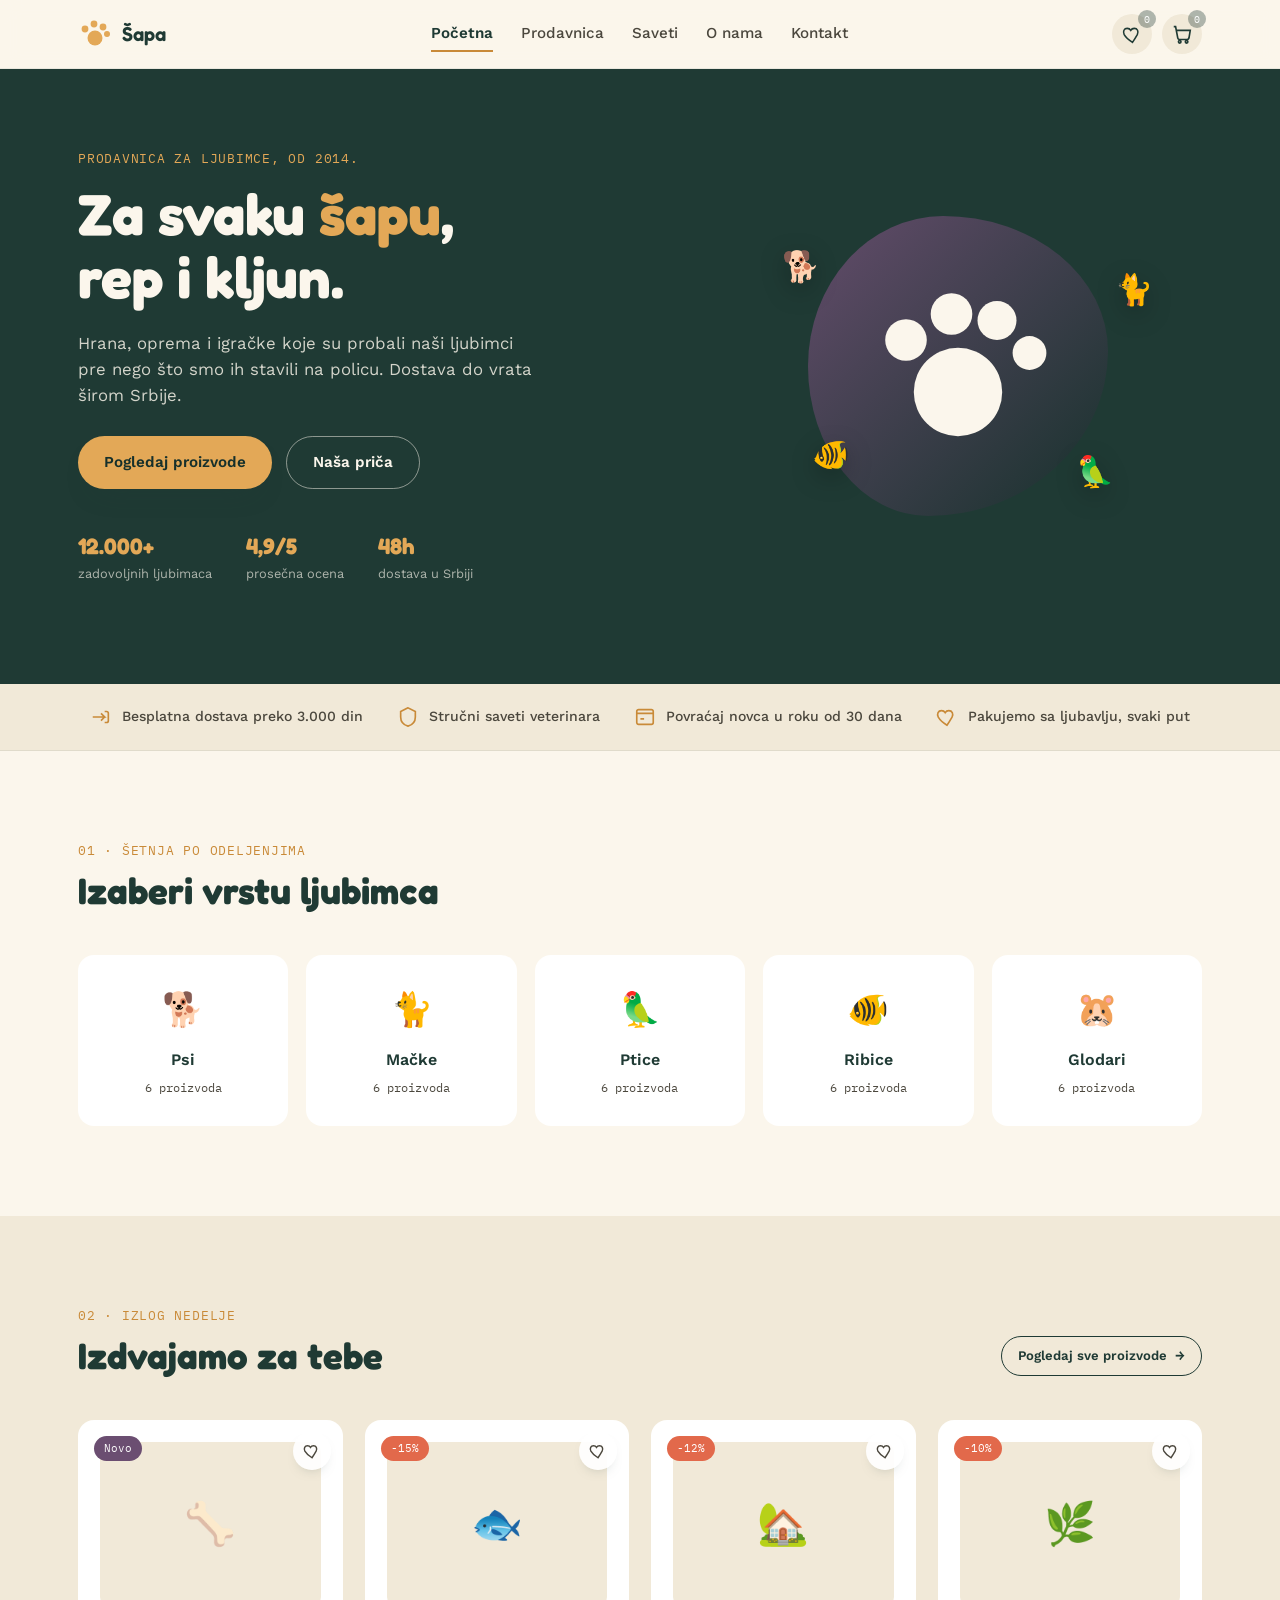
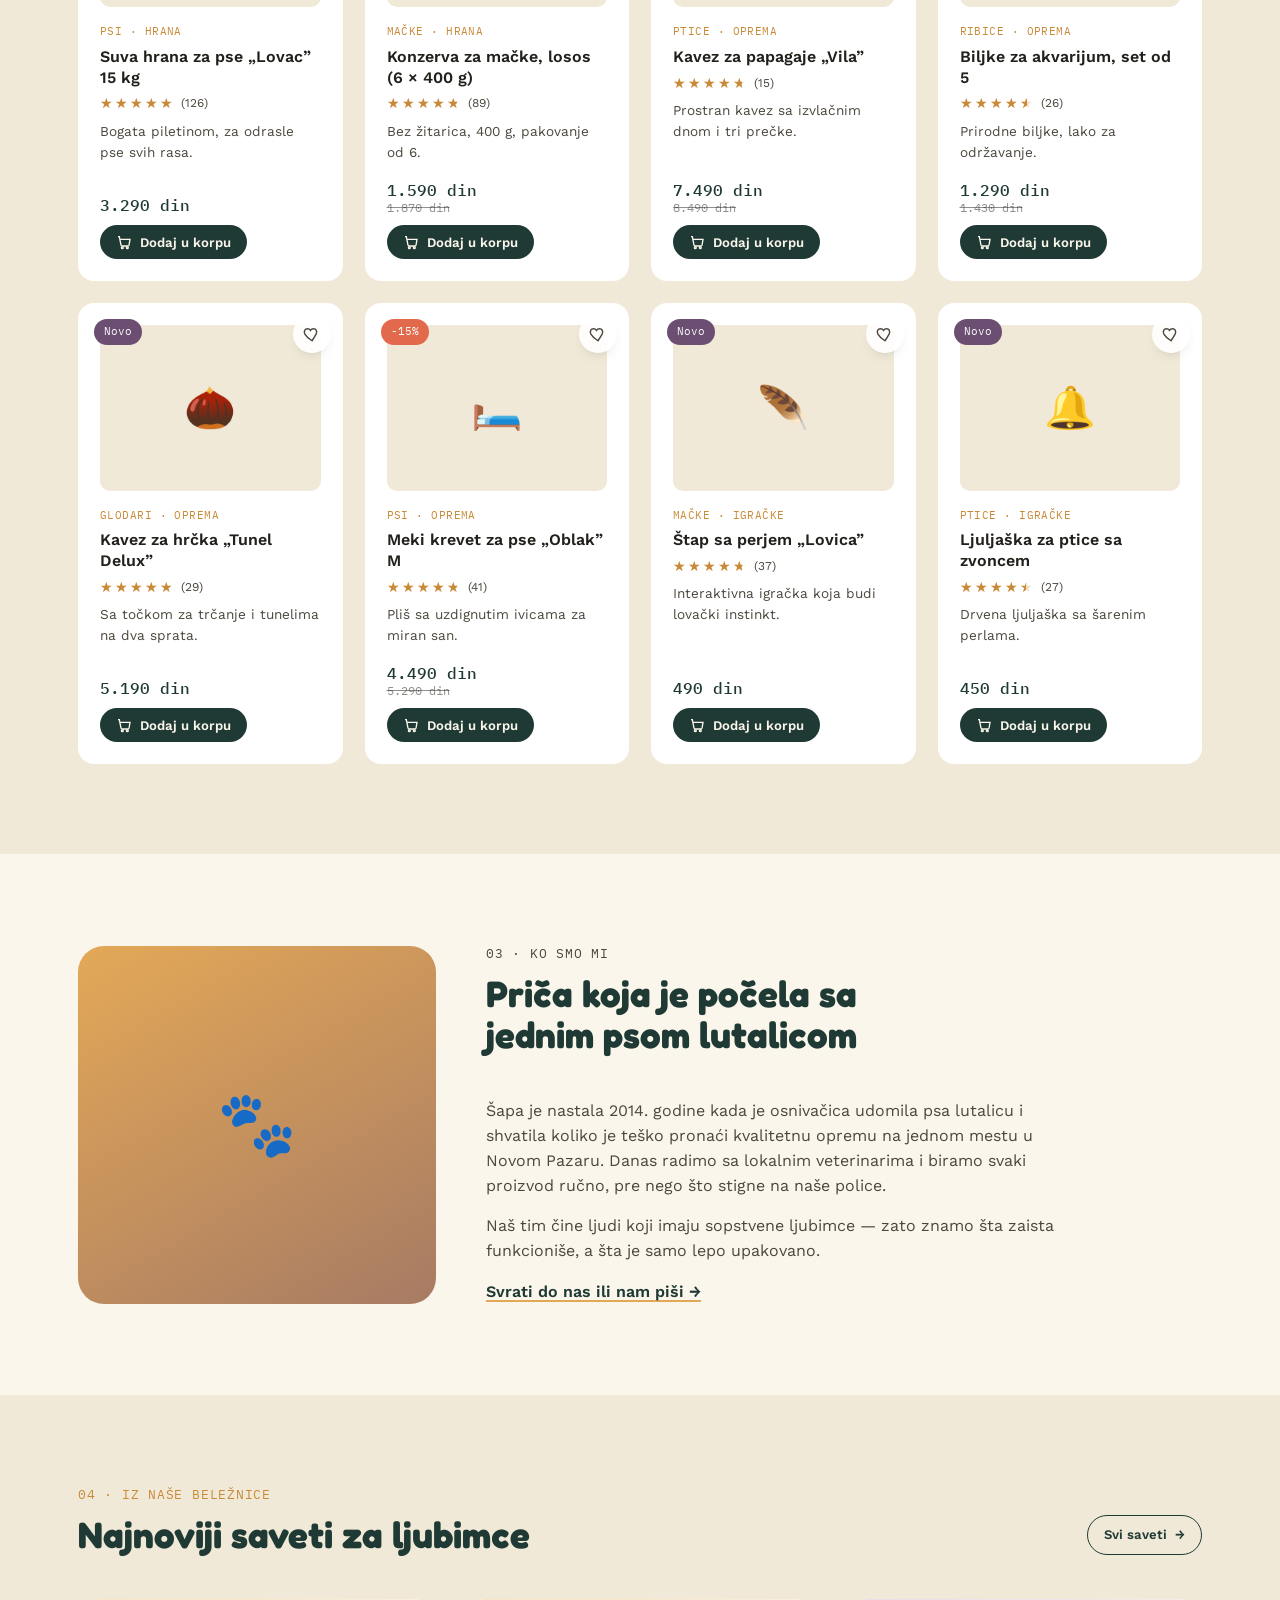
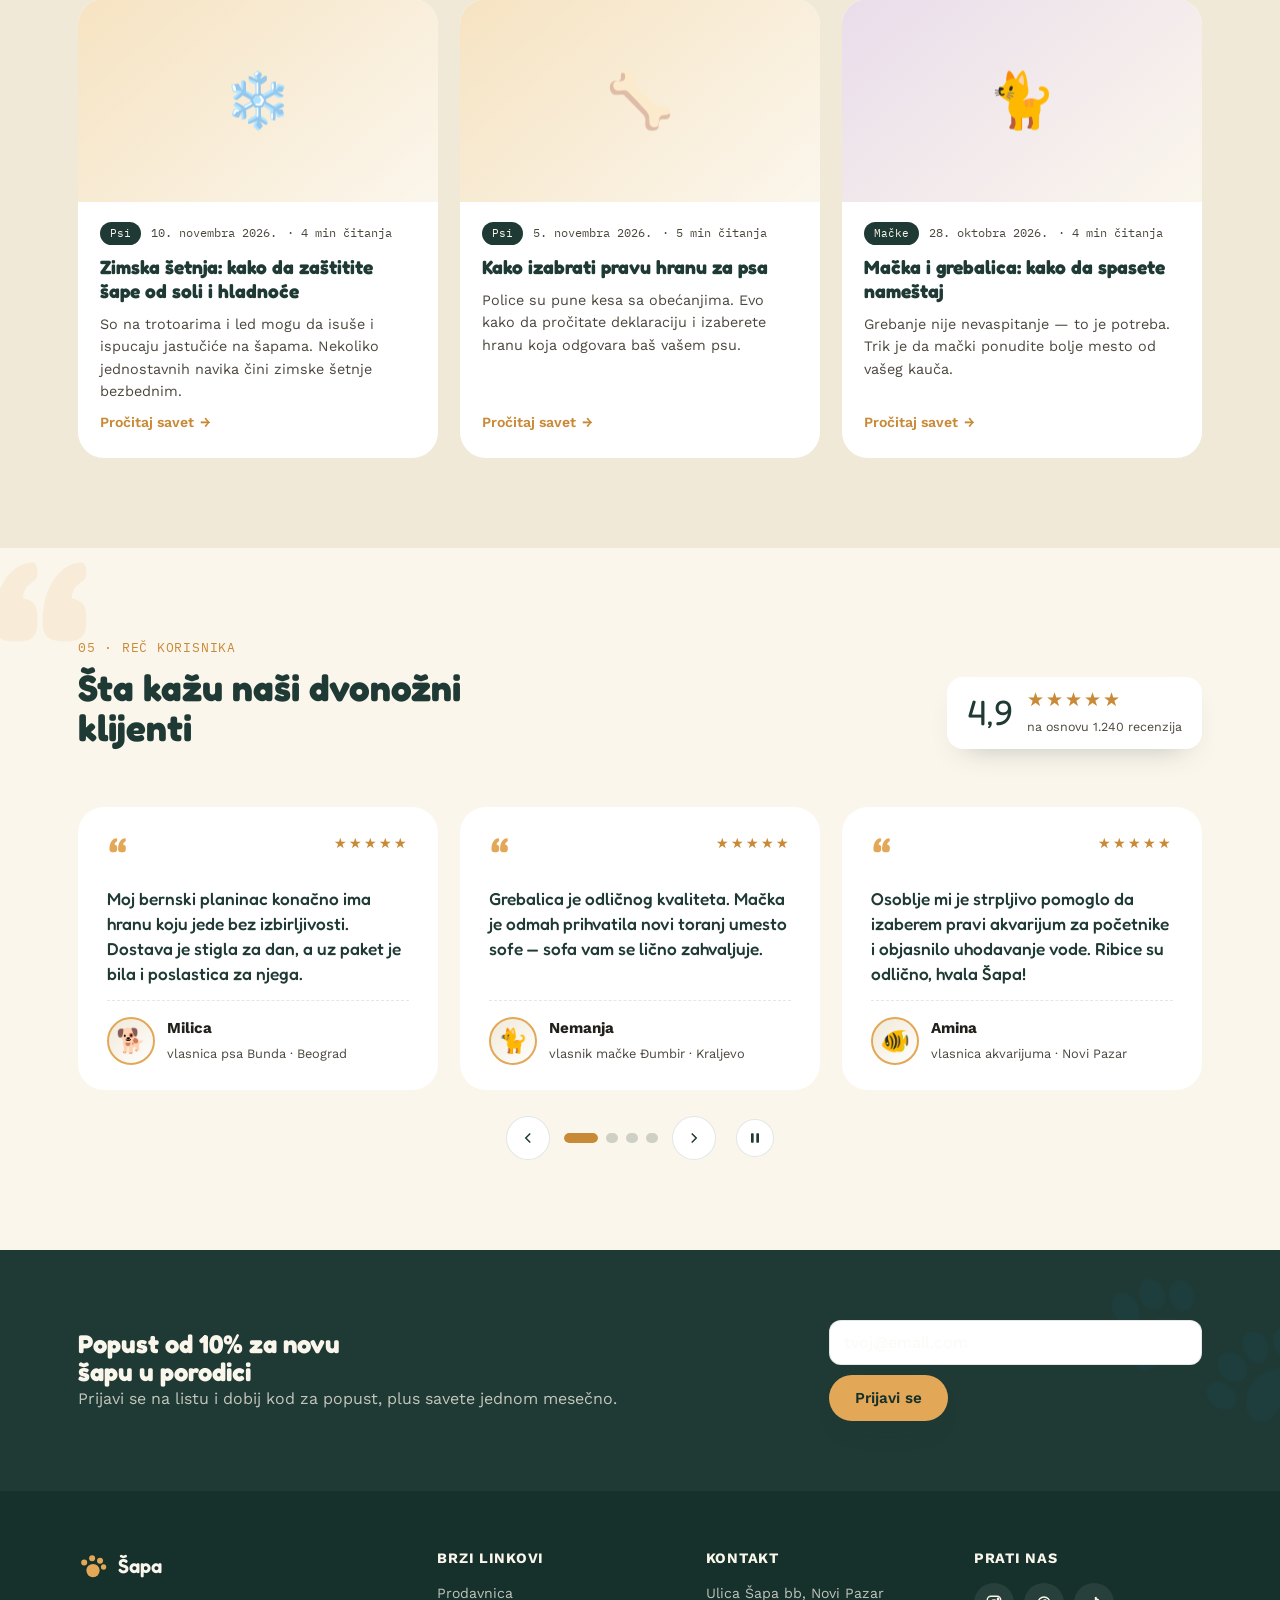
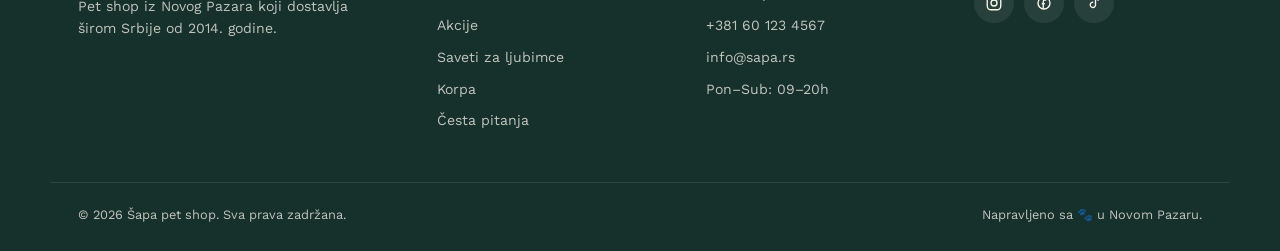
==== commit e7420701: "commit" ====
--- a/index.html
+++ b/index.html
@@ -1,12 +1,12 @@
 <!DOCTYPE html>
-<html lang="sr-Latn">
+<html lang="sr-Latn" data-nivo="koren" data-stranica="index.html">
 <head>
 <meta charset="UTF-8">
 <meta name="viewport" content="width=device-width, initial-scale=1.0">
 <title>Šapa — Sve za vaše ljubimce</title>
 <meta name="description" content="Šapa je pet shop za pse, mačke, ptice, ribice i male ljubimce. Hrana, oprema i savet stručnjaka na jednom mestu.">
 <meta name="theme-color" content="#1F3A34">
-<link rel="icon" href="favicon.svg" type="image/svg+xml">
+<link rel="icon" href="img/favicon.svg" type="image/svg+xml">
 <link rel="preconnect" href="https://fonts.googleapis.com">
 <link rel="preconnect" href="https://fonts.gstatic.com" crossorigin>
 <link href="https://fonts.googleapis.com/css2?family=Fredoka:wght@500;600;700&family=Work+Sans:wght@400;500;600&family=IBM+Plex+Mono:wght@500&display=swap" rel="stylesheet">
@@ -32,10 +32,10 @@
 
     <nav class="main-nav" id="mainNav" aria-label="Glavna navigacija">
       <a href="index.html">Početna</a>
-      <a href="prodavnica.html">Prodavnica</a>
-      <a href="saveti.html">Saveti</a>
+      <a href="stranice/prodavnica.html">Prodavnica</a>
+      <a href="stranice/saveti.html">Saveti</a>
       <a href="index.html#o-nama">O nama</a>
-      <a href="kontakt.html">Kontakt</a>
+      <a href="stranice/kontakt.html">Kontakt</a>
     </nav>
 
     <div class="header-actions">
@@ -64,7 +64,7 @@
         <h1>Za svaku <span class="accent">šapu</span>,<br>rep i kljun.</h1>
         <p class="hero-lead">Hrana, oprema i igračke koje su probali naši ljubimci pre nego što smo ih stavili na policu. Dostava do vrata širom Srbije.</p>
         <div class="hero-cta">
-          <a href="prodavnica.html" class="btn btn-primary">Pogledaj proizvode</a>
+          <a href="stranice/prodavnica.html" class="btn btn-primary">Pogledaj proizvode</a>
           <a href="#o-nama" class="btn btn-ghost">Naša priča</a>
         </div>
         <ul class="hero-stats">
@@ -124,27 +124,27 @@
       <h2 class="section-title reveal">Izaberi vrstu ljubimca</h2>
 
       <div class="cat-grid reveal-stagger">
-        <a class="cat-card" href="prodavnica.html?kategorija=psi">
+        <a class="cat-card" href="stranice/prodavnica.html?kategorija=psi">
           <span class="cat-emoji" aria-hidden="true">🐕</span>
           <span class="cat-name">Psi</span>
           <span class="cat-count" data-cat-count="psi"></span>
         </a>
-        <a class="cat-card" href="prodavnica.html?kategorija=macke">
+        <a class="cat-card" href="stranice/prodavnica.html?kategorija=macke">
           <span class="cat-emoji" aria-hidden="true">🐈</span>
           <span class="cat-name">Mačke</span>
           <span class="cat-count" data-cat-count="macke"></span>
         </a>
-        <a class="cat-card" href="prodavnica.html?kategorija=ptice">
+        <a class="cat-card" href="stranice/prodavnica.html?kategorija=ptice">
           <span class="cat-emoji" aria-hidden="true">🦜</span>
           <span class="cat-name">Ptice</span>
           <span class="cat-count" data-cat-count="ptice"></span>
         </a>
-        <a class="cat-card" href="prodavnica.html?kategorija=ribice">
+        <a class="cat-card" href="stranice/prodavnica.html?kategorija=ribice">
           <span class="cat-emoji" aria-hidden="true">🐠</span>
           <span class="cat-name">Ribice</span>
           <span class="cat-count" data-cat-count="ribice"></span>
         </a>
-        <a class="cat-card" href="prodavnica.html?kategorija=glodari">
+        <a class="cat-card" href="stranice/prodavnica.html?kategorija=glodari">
           <span class="cat-emoji" aria-hidden="true">🐹</span>
           <span class="cat-name">Glodari</span>
           <span class="cat-count" data-cat-count="glodari"></span>
@@ -161,7 +161,7 @@
           <p class="section-eyebrow reveal">02 · Izlog nedelje</p>
           <h2 class="section-title reveal">Izdvajamo za tebe</h2>
         </div>
-        <a href="prodavnica.html" class="btn btn-ghost btn-small reveal">Pogledaj sve proizvode <span aria-hidden="true">→</span></a>
+        <a href="stranice/prodavnica.html" class="btn btn-ghost btn-small reveal">Pogledaj sve proizvode <span aria-hidden="true">→</span></a>
       </div>
 
       <!-- Kartice se iscrtavaju iz js/data.js (novo ili na popustu) -->
@@ -180,7 +180,7 @@
         <h2 class="section-title">Priča koja je počela sa jednim psom lutalicom</h2>
         <p>Šapa je nastala 2014. godine kada je osnivačica udomila psa lutalicu i shvatila koliko je teško pronaći kvalitetnu opremu na jednom mestu u Novom Pazaru. Danas radimo sa lokalnim veterinarima i biramo svaki proizvod ručno, pre nego što stigne na naše police.</p>
         <p>Naš tim čine ljudi koji imaju sopstvene ljubimce — zato znamo šta zaista funkcioniše, a šta je samo lepo upakovano.</p>
-        <a href="kontakt.html" class="text-link">Svrati do nas ili nam piši →</a>
+        <a href="stranice/kontakt.html" class="text-link">Svrati do nas ili nam piši →</a>
       </div>
     </div>
   </section>
@@ -193,7 +193,7 @@
           <p class="section-eyebrow reveal">04 · Iz naše beležnice</p>
           <h2 class="section-title reveal">Najnoviji saveti za ljubimce</h2>
         </div>
-        <a href="saveti.html" class="btn btn-ghost btn-small reveal">Svi saveti <span aria-hidden="true">→</span></a>
+        <a href="stranice/saveti.html" class="btn btn-ghost btn-small reveal">Svi saveti <span aria-hidden="true">→</span></a>
       </div>
       <div class="tips-grid reveal-stagger" id="latestTips"></div>
     </div>
@@ -362,11 +362,11 @@
     <div class="footer-col">
       <h3>Brzi linkovi</h3>
       <ul>
-        <li><a href="prodavnica.html">Prodavnica</a></li>
-        <li><a href="prodavnica.html?popust=1">Akcije</a></li>
-        <li><a href="saveti.html">Saveti za ljubimce</a></li>
-        <li><a href="korpa.html">Korpa</a></li>
-        <li><a href="kontakt.html#faq">Česta pitanja</a></li>
+        <li><a href="stranice/prodavnica.html">Prodavnica</a></li>
+        <li><a href="stranice/prodavnica.html?popust=1">Akcije</a></li>
+        <li><a href="stranice/saveti.html">Saveti za ljubimce</a></li>
+        <li><a href="stranice/korpa.html">Korpa</a></li>
+        <li><a href="stranice/kontakt.html#faq">Česta pitanja</a></li>
       </ul>
     </div>
 
@@ -435,6 +435,6 @@
 
 <script src="js/data.js"></script>
 <script src="js/main.js"></script>
-<script src="js/pocetna.js"></script>
+<script src="js/stranice/pocetna.js"></script>
 </body>
 </html>
--- a/css/style.css
+++ b/css/style.css
@@ -3,15 +3,15 @@
    Tokeni: forest #1F3A34 · cream #FBF6EC · gold #E3A857 · plum #6B4E71 · coral #E2694B · ink #22201B
 
    Sadržaj:
-   1. Tokeni i osnova          9. Prodavnica (filteri)
-   2. Dugmad                   10. Stranica proizvoda
-   3. Header i paneli          11. Korpa, plaćanje, potvrda
-   4. Hero (početna)           12. Forme
-   5. Sekcije i otkrivanje     13. Saveti
-   6. Kategorije i kartice     14. Kontakt i FAQ
-   7. O nama, utisci, news.    15. 404
-   8. Footer, toast, vrh       16. Animacije (keyframes)
-                               17. Responsive · 18. Manje animacija
+   1. Tokeni i osnova           10. Stranica proizvoda
+   2. Dugmad                    11. Korpa, plaćanje, potvrda
+   3. Header i paneli           12. Forme
+   4. Hero (početna)            13. Saveti
+   5. Sekcije i otkrivanje      14. Kontakt i FAQ
+   6. Kategorije i kartice      15. 404
+   7. O nama, utisci, news.     16. Animacije (keyframes)
+   8. Footer, toast, vrh        17. Responsive
+   9. Prodavnica (filteri)      18. Manje animacija
    ========================================================= */
 
 /* =========================================================
@@ -76,6 +76,11 @@
 button:disabled{ cursor: not-allowed; }
 code{ font-family: var(--mono); }
 
+[hidden]{ display: none !important; }
+
+/* Sidra (#o-nama, #faq...) ne smeju da završe ispod sticky headera */
+[id]{ scroll-margin-top: 90px; }
+
 .visually-hidden{
   position:absolute; width:1px; height:1px; overflow:hidden;
   clip:rect(0,0,0,0); white-space:nowrap; border:0; padding:0; margin:-1px;
@@ -115,6 +120,7 @@
   transition: text-decoration-color .2s ease, color .2s ease;
 }
 .text-link:hover{ color: var(--gold-dark); text-decoration-color: var(--gold-dark); }
+.text-link--plain{ text-decoration: none; }
 
 /* =========================================================
    2. DUGMAD
@@ -160,6 +166,10 @@
   font-size: 0.82rem;
 }
 .btn-block{ width: 100%; }
+.add-to-cart{ background: var(--forest); color: var(--cream); }
+.add-to-cart:hover{ background: var(--gold); color: var(--forest-2); transform: translateY(-2px); }
+.add-to-cart svg{ transition: transform .3s var(--ease-spring); }
+.add-to-cart:hover svg{ transform: rotate(-12deg) scale(1.15); }
 .btn-disabled, .btn:disabled{
   background: var(--cream-2);
   color: rgba(34,32,27,0.45);
@@ -511,17 +521,6 @@
 }
 .paw-walk span:nth-child(even){ bottom: 16px; }
 
-.paw-trail{
-  position:absolute;
-  right: 6%;
-  top: 0;
-  width: 24px;
-  height: 100%;
-  opacity:0.55;
-  pointer-events:none;
-  z-index:1;
-  display:none;
-}
 
 /* =========================================================
    5. SEKCIJE I OTKRIVANJE PRI SKROLU
@@ -649,7 +648,6 @@
   transition: opacity .25s ease, transform .3s var(--ease-out), box-shadow .3s ease;
 }
 .product-card:hover{ box-shadow: var(--shadow-lift); transform: translateY(-5px); }
-.product-card.is-hidden{ display:none; }
 .product-card.is-out .product-thumb{ filter: grayscale(.7); opacity: .7; }
 
 .product-thumb{
@@ -695,7 +693,8 @@
 .product-link:hover{ color: var(--forest); }
 .product-link:focus-visible{ outline: none; }
 .product-link:focus-visible::after{ outline: 3px solid var(--gold-dark); outline-offset: 3px; }
-.product-card .btn, .product-card .wish-btn{ position: relative; z-index: 2; }
+.product-card .btn{ position: relative; z-index: 2; }
+.product-card .wish-btn{ z-index: 3; }
 
 .product-rating{ display:flex; align-items:center; gap: 6px; flex-wrap: wrap; margin-bottom: 8px; }
 .rating-count{ font-size: .75rem; color: var(--ink-soft); }
@@ -811,6 +810,7 @@
 }
 .empty-box h2, .empty-box h3{ font-size: 1.4rem; }
 .empty-box p{ max-width: 46ch; margin: 0; }
+.empty-box--page{ margin: 30px 0 90px; }
 .empty-emoji{ font-size: 3.4rem; animation: floatY 3s ease-in-out infinite; }
 
 /* =========================================================
@@ -1194,7 +1194,7 @@
 .filters-head{ display:flex; justify-content:space-between; align-items:center; }
 .filters-head h2{ font-size: 1.2rem; }
 .filter-group{ border: 0; margin: 0; padding: 0; min-width: 0; }
-.filter-group legend, .filter-label{
+.filter-group legend{
   font-family: var(--mono);
   font-size: .72rem;
   letter-spacing: .06em;
@@ -1407,7 +1407,6 @@
   transition: transform .35s var(--ease-out), width .35s var(--ease-out);
 }
 .tab-panel{ animation: fadeUp .45s var(--ease-out); }
-.tab-panel[hidden]{ display:none; }
 .tab-panel p{ max-width: 70ch; color: var(--ink-soft); }
 .feature-list{ display:grid; grid-template-columns: repeat(2, minmax(0,1fr)); gap: 12px; max-width: 820px; }
 .feature-list li{
@@ -1448,7 +1447,7 @@
 .cart-list{ display:grid; gap: 14px; }
 .cart-item{
   display:grid;
-  grid-template-columns: 96px 1fr auto auto auto;
+  grid-template-columns: 96px 1fr auto auto auto auto;
   gap: 20px;
   align-items: center;
   background: #fff;
@@ -1458,6 +1457,8 @@
   animation-delay: calc(var(--i, 0) * 60ms);
   transition: opacity .3s ease, transform .3s ease;
 }
+.cart-list.is-static .cart-item{ animation: none; }
+.summary-row dd.bump{ animation: pop .45s var(--ease-spring); }
 .cart-item.is-removing{ opacity: 0; transform: translateX(40px); }
 .cart-thumb{
   width: 96px; height: 96px;
@@ -1485,6 +1486,10 @@
 .summary-row.is-total dt{ color: var(--forest); font-weight: 600; font-size: 1.05rem; }
 .summary-row.is-total dd{ font-size: 1.35rem; color: var(--forest); font-weight: 500; }
 .summary-items{ display:grid; gap: 10px; max-height: 300px; overflow-y: auto; padding-right: 4px; }
+.summary-items--full{ max-height: none; }
+.summary-rows--spaced{ margin-top: 16px; }
+.summary-head, .summary-head h2{ margin: 0; }
+.summary-edit{ font-size: .85rem; }
 .summary-item{ display:grid; grid-template-columns: 46px 1fr auto; gap: 12px; align-items:center; font-size: .86rem; }
 .summary-item .drawer-thumb{ width: 46px; height: 46px; font-size: 1.4rem; position: relative; }
 .summary-item .qty-badge{
@@ -1532,6 +1537,7 @@
 .coupon-applied.is-invalid{ background: rgba(226,105,75,0.08); border-color: rgba(226,105,75,0.4); }
 .coupon-applied code{ font-weight: 600; color: var(--forest); }
 .secure-note{ font-size: .78rem; color: var(--ink-soft); display:flex; align-items:center; gap: 8px; justify-content:center; margin: 0; }
+.secure-note--form{ margin-top: 12px; }
 
 /* Potvrda porudžbine */
 .confirm{ max-width: 760px; margin: 0 auto; display:grid; gap: 22px; }
@@ -1585,6 +1591,8 @@
 .req{ color: var(--coral); }
 .optional{ font-weight: 400; color: var(--ink-soft); font-size: .8rem; }
 .hint{ font-size: .78rem; color: var(--ink-soft); margin: 0; }
+.form-intro{ margin: -8px 0 18px; }
+.form-submit{ margin-top: 22px; }
 
 input[type="text"], input[type="email"], input[type="tel"], input[type="number"], input[type="search"], select, textarea{
   width: 100%;
@@ -1629,36 +1637,19 @@
 
 fieldset{ border: 0; margin: 0; padding: 0; min-width: 0; }
 fieldset legend{ font-weight: 600; font-size: .88rem; color: var(--forest); margin-bottom: 10px; padding: 0; }
-.pay-options{ display:grid; grid-template-columns: 1fr 1fr; gap: 12px; }
-.pay-option{ position: relative; cursor: pointer; }
-.pay-option input{ position:absolute; opacity: 0; width: 1px; height: 1px; }
 .pay-card{
   display:flex; align-items:flex-start; gap: 12px;
-  border: 1.5px solid var(--line);
+  border: 1.5px solid var(--forest);
   border-radius: var(--radius-md);
   padding: 16px;
-  background: var(--cream);
-  transition: border-color .2s ease, background-color .2s ease, transform .2s ease, box-shadow .2s ease;
-  height: 100%;
-}
-.pay-card:hover{ transform: translateY(-2px); }
+  background: #fff;
+  box-shadow: var(--shadow-soft);
+  animation: scaleIn .4s var(--ease-spring) backwards;
+}
 .pay-emoji{ font-size: 1.6rem; line-height: 1; }
 .pay-card strong{ display:block; color: var(--forest); }
 .pay-card small{ color: var(--ink-soft); font-size: .8rem; }
-.pay-option input:checked + .pay-card{ border-color: var(--forest); background: #fff; box-shadow: var(--shadow-soft); }
-.pay-option input:focus-visible + .pay-card{ outline: 3px solid var(--gold-dark); outline-offset: 2px; }
-fieldset.has-error .pay-card{ border-color: var(--coral); }
-.card-sim{
-  margin-top: 12px;
-  border-radius: var(--radius-md);
-  padding: 14px 16px;
-  background: rgba(107,78,113,0.08);
-  border: 1.5px dashed rgba(107,78,113,0.4);
-  font-size: .86rem;
-  color: var(--plum);
-  animation: fadeDown .3s ease;
-}
-.card-sim[hidden]{ display:none; }
+.field-label{ margin: 0 0 8px; }
 
 .form-success{
   text-align:center;
@@ -1667,7 +1658,7 @@
   animation: scaleIn .5s var(--ease-spring);
 }
 .form-success .big{ font-size: 3rem; animation: wiggle 1s ease .3s; display: inline-block; }
-.form-success[hidden]{ display:none; }
+.form-success:focus{ outline: none; } /* programski fokus posle slanja */
 
 /* Prozor „Obrada plaćanja” */
 .processing{
@@ -1678,7 +1669,6 @@
   z-index: 140;
   animation: fadeIn .25s ease;
 }
-.processing[hidden]{ display:none; }
 .processing-box{
   background: var(--cream);
   border-radius: var(--radius-lg);
@@ -1687,6 +1677,7 @@
   display:grid; justify-items:center; gap: 14px;
   animation: scaleIn .4s var(--ease-spring);
 }
+.processing-text{ margin: 0; font-weight: 600; color: var(--forest); }
 .paw-loader{ display:flex; gap: 8px; font-size: 1.5rem; }
 .paw-loader span{ animation: pawBounce 1s ease-in-out infinite; }
 .paw-loader span:nth-child(2){ animation-delay: .15s; }
@@ -1732,6 +1723,7 @@
 .tip-more span{ transition: transform .25s ease; }
 .tip-card:hover .tip-more span{ transform: translateX(5px); }
 
+.article-section{ padding-top: 30px; }
 .article{ max-width: 760px; margin: 0 auto; }
 .article-hero{
   text-align:center;
@@ -1781,6 +1773,8 @@
 .open-now .dot{ width: 8px; height: 8px; border-radius: 50%; background: currentColor; animation: pulse 2s infinite; }
 .open-now.is-open{ color: var(--ok); }
 .open-now.is-closed{ color: var(--coral); }
+.map-section{ padding-top: 0; }
+.map-link{ margin-top: 10px; }
 .map-wrap{
   border-radius: var(--radius-lg);
   overflow: hidden;
@@ -1823,12 +1817,13 @@
 .faq-q[aria-expanded="true"] .faq-icon{ background: var(--gold); transform: rotate(180deg); }
 .faq-q[aria-expanded="true"] .faq-icon::after{ transform: translate(-50%,-50%) rotate(0deg); }
 /* Glatko otvaranje: grid red od 0fr do 1fr */
-.faq-a{ display:grid; grid-template-rows: 0fr; transition: grid-template-rows .4s var(--ease-out); }
-.faq-a > div{ overflow: hidden; }
+.faq-a{ display:grid; grid-template-rows: 1fr; transition: grid-template-rows .4s var(--ease-out); }
+.faq-a > div{ overflow: hidden; transition: visibility .4s; }
 .faq-a p{ padding: 0 22px 20px; margin: 0; color: var(--ink-soft); }
-.faq-item.is-open .faq-a{ grid-template-rows: 1fr; }
-.faq-a[hidden]{ display: grid; }
-.faq-a.no-js-hidden{ display:none; }
+/* Zatvaramo odgovore samo kad JS radi (bez JS-a sve je otvoreno) */
+.js-ready .faq-item:not(.is-open) .faq-a{ grid-template-rows: 0fr; }
+.js-ready .faq-item:not(.is-open) .faq-a > div{ visibility: hidden; }
+.faq-item.is-open .faq-a p{ animation: fadeDown .35s ease .08s backwards; }
 
 /* =========================================================
    15. 404
@@ -2023,7 +2018,6 @@
   .cart-unit{ display:none; }
 
   .form-grid{ grid-template-columns: 1fr; }
-  .pay-options{ grid-template-columns: 1fr; }
   .confirm-grid{ grid-template-columns: 1fr; }
   .feature-list{ grid-template-columns: 1fr; }
   .tips-grid{ grid-template-columns: 1fr; }
@@ -2062,6 +2056,3 @@
   .confetti, .paw-walk, .ship-fill::after{ display:none; }
   .confirm-check circle, .confirm-check path{ stroke-dashoffset: 0; }
 }
-
-/* Sidra (#o-nama, #faq...) ne smeju da završe ispod sticky headera */
-[id]{ scroll-margin-top: 90px; }
